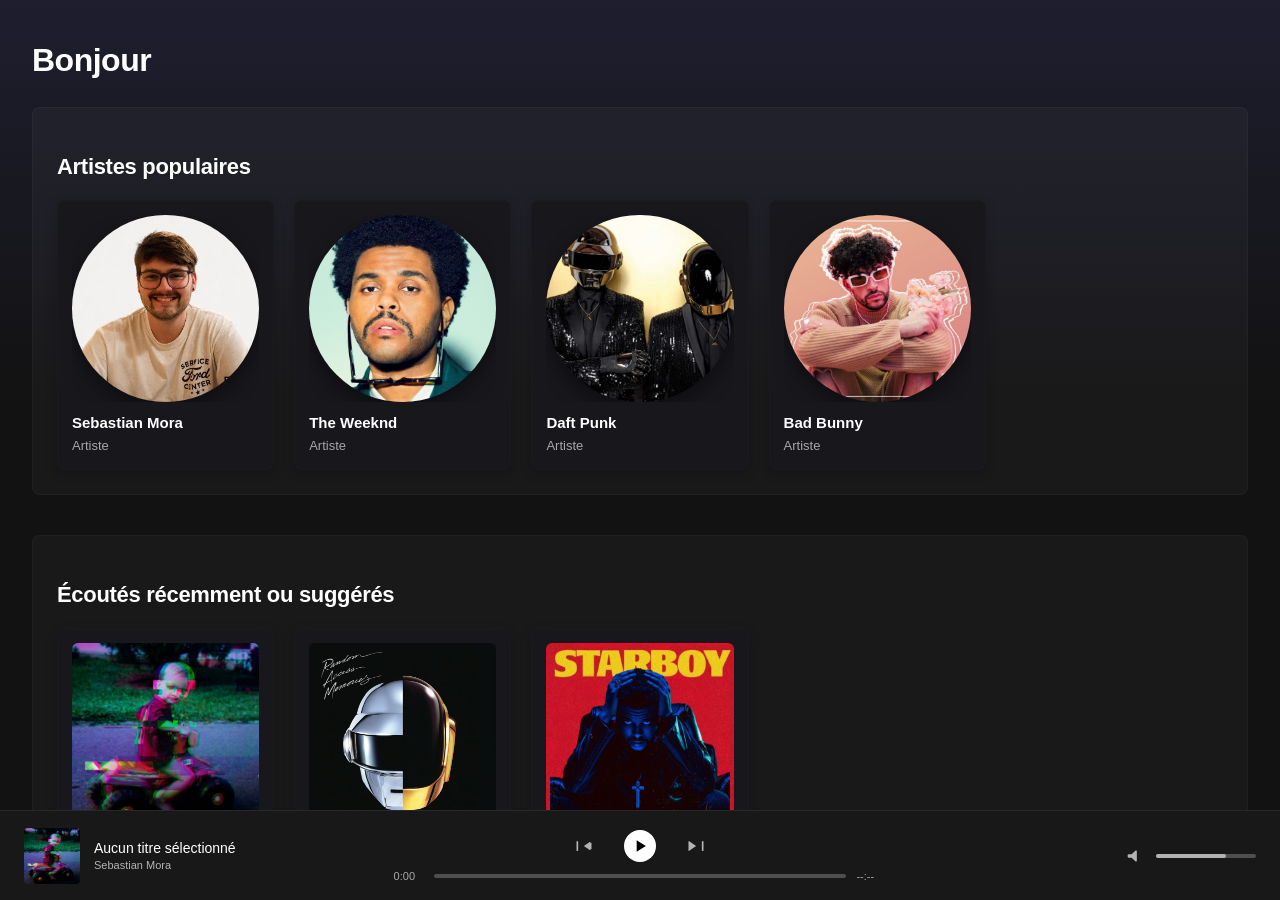
==== index.html @ c54a8d24 "Add files via upload" ====
<!DOCTYPE html>
<html lang="fr">
<head>
    <meta charset="utf-8">
    <title>Spotify - Portfolio Edition</title>
    <meta name="viewport" content="width=device-width, initial-scale=1.0, maximum-scale=1.0, user-scalable=no, shrink-to-fit=no">
    <link rel="icon" sizes="32x32" type="image/png" href="Images/Yodebebe.png">
    <link rel="stylesheet" href="StyleAlbum.css">
</head>
<body>

    <div id="home-view" class="view-section home-gradient-bg">
        <div class="home-content">
            
            <h2 class="home-main-title">Bonjour</h2>

            <div class="home-shelf">
                <h3 class="shelf-title">Artistes populaires</h3>
                <div class="grid-container">
                    
                    <div class="spotify-card artist-circle-card" onclick="navigateToAlbum()">
                        <div class="card-image-wrap">
                            <img src="Images/PhotoArtist.jpeg" alt="Sebastian Mora" class="card-img circle-img">
                        </div>
                        <div class="card-metadata">
                            <span class="card-title-text">Sebastian Mora</span>
                            <span class="card-sub-text">Artiste</span>
                        </div>
                    </div>

                    <div class="spotify-card artist-circle-card">
                        <div class="card-image-wrap">
                            <img src="Images/The-WeekndArtist.png" alt="The weekend Album cover" class="card-img circle-img">
                        </div>
                        <div class="card-metadata">
                            <span class="card-title-text">The Weeknd</span>
                            <span class="card-sub-text">Artiste</span>
                        </div>
                    </div>

                    <div class="spotify-card artist-circle-card">
                        <div class="card-image-wrap">
                            <img src="Images/DaftPunkArtist.png" alt="The weekend Album cover" class="card-img circle-img">
                        </div>
                        <div class="card-metadata">
                            <span class="card-title-text">Daft Punk</span>
                            <span class="card-sub-text">Artiste</span>
                        </div>
                    </div>

                    <div class="spotify-card artist-circle-card">
                        <div class="card-image-wrap">
                            <img src="Images/BadBunnyArtist.png" alt="The weekend Album cover" class="card-img circle-img">
                        </div>
                        <div class="card-metadata">
                            <span class="card-title-text">Bad Bunny</span>
                            <span class="card-sub-text">Artiste</span>
                        </div>
                    </div>

                </div>
            </div>

            <div class="home-shelf">
                <h3 class="shelf-title">Écoutés récemment ou suggérés</h3>
                <div class="grid-container">
                    
                    <div class="spotify-card album-square-card" onclick="navigateToAlbum()">
                        <div class="card-image-wrap">
                            <img src="Images/Yodebebe.png" alt="Portfolio" class="card-img">
                            <button class="card-play-hover">
                                <svg viewBox="0 0 24 24" width="24" height="24" fill="black"><path d="M8 5v14l11-7z"/></svg>
                            </button>
                        </div>
                        <div class="card-metadata">
                            <span class="card-title-text">PORTFOLIO</span>
                            <span class="card-sub-text">Sebastian Mora</span>
                        </div>
                    </div>

                    <div class="spotify-card album-square-card">
                        <div class="card-image-wrap">
                            <img src="Images/RandomAccessMemories.png" alt="Random Access Memories Album Cover" class="card-img">
                        </div>
                        <div class="card-metadata">
                            <span class="card-title-text">Random Access Memories</span>
                            <span class="card-sub-text">Daft Punk</span>
                        </div>
                    </div>

                    <div class="spotify-card album-square-card">
                        <div class="card-image-wrap">
                            <img src="Images/Starboy.png" alt="Portfolio" class="card-img"> 
                        </div>
                        <div class="card-metadata">
                            <span class="card-title-text">Starboy</span>
                            <span class="card-sub-text">The Weeknd</span>
                        </div>
                    </div>

                </div>
            </div>

        </div>
    </div>

    <div id="album-view" class="view-section" style="display: none;">
        <div class="left-content">
            
            <div class="top-nav-bar">
                <button class="back-home-btn" onclick="navigateToHome()">
                    <svg viewBox="0 0 24 24" width="22" height="22" fill="currentColor"><path d="M15.41 16.59L10.83 12l4.58-4.59L14 6l-6 6 6 6 1.41-1.41z"/></svg>
                    Accueil
                </button>
            </div>

            <div class="banner">
                <img src="Images/Yodebebe.png" alt="Couverture Album" class="album-Image">
                <div class="text-content">
                    <span class="type">Album</span>
                    <h1 class="title">PORTFOLIO</h1>
                    <div class="footer-info">
                        <img src="Images/PhotoArtist.jpeg" alt="Artiste" class="artist-thumb">
                        <span class="artist-name" onclick="navigateToHome()" style="cursor:pointer; text-decoration:underline;">Sebastian Mora</span>
                        <span class="details"> • 2026 • 6 Tracks • 21 min 15 s</span>
                    </div>
                </div>
            </div>

            <div class="action-bar">
                <div class="left-actions">
                    <button class="play-btn" id="main-play-btn" onclick="togglePlayPauseMaster()" style="position: relative; z-index: 15;">
                        <svg id="master-play-icon" viewBox="0 0 24 24" width="28" height="28" fill="black">
                            <path d="M8 5v14l11-7z"/>
                        </svg>
                    </button>
                    <button class="icon-btn circle-btn">
                        <svg viewBox="0 0 24 24" width="20" height="20" fill="currentColor"><path d="M11.25 12.75V19h1.5v-6.25H19v-1.5h-6.25V5h-1.5v6.25H5v1.5h6.25z"/></svg>
                    </button>
                    <button class="icon-btn dots-btn">
                        <svg viewBox="0 0 24 24" width="24" height="24" fill="currentColor"><path d="M4.5 13.5a1.5 1.5 0 100-3 1.5 1.5 0 000 3zm7.5 0a1.5 1.5 0 100-3 1.5 1.5 0 000 3zm7.5 0a1.5 1.5 0 100-3 1.5 1.5 0 000 3z"/></svg>
                    </button>
                </div>
                <div class="right-actions">
                    <span class="list-text">Liste</span>
                    <svg viewBox="0 0 24 24" width="16" height="16" fill="currentColor"><path d="M3 22a1 1 0 110-2h18a1 1 0 110 2H3zm0-9a1 1 0 110-2h18a1 1 0 110 2H3zm0-9a1 1 0 110-2h18a1 1 0 110 2H3z"/></svg>
                </div>
            </div>

            <div class="tracklist-header">
                <div class="col-num">#</div>
                <div class="col-title">Titre</div>
                <div class="col-duration">
                    <svg viewBox="0 0 16 16" width="16" height="16" fill="currentColor"><path d="M8 1.5a6.5 6.5 0 100 13 6.5 6.5 0 000-13zM0 8a8 8 0 1116 0A8 8 0 010 8zm8.5-4.75a.75.75 0 00-1.5 0V8.5a.75.75 0 00.34.62l3.25 2a.75.75 0 10.82-1.24l-2.91-1.79V3.25z"/></svg>
                </div>
            </div>

            <div class="portfolio-list">
                
                <div id="track-1" class="track-row" onclick="selectTrack(1, 'PARCOURS', 'Mon expérience, formations, qui suis-je?', '<strong>Présentation</strong><br>Je m\'appelle Sebastian Mora, j\'ai 23 ans et je suis actuellement étudiant en BTS SIO option SLAM au sein de l\'école Nexa Digital School.<br><br><strong>Mon Parcours & Réorientation</strong><br>Après un Baccalauréat SES (option Mathématiques), j\'ai validé deux années d\'études en psychologie. Ce premier cursus universitaire m\'a permis de développer une grande rigueur, un esprit d\'analyse affûté, ainsi qu\'une forte sensibilité à la compréhension des besoins utilisateurs (UX) — des qualités qui s\'avèrent aujourd\'hui être de véritables atouts dans l\'informatique.<br><br>Souhaitant m\'orienter vers un domaine plus technique et concret, j\'ai choisi de me réorienter avec passion vers le développement d\'applications.<br><br><strong>Mon Projet Professionnel</strong><br>Ce qui m\'anime particulièrement dans le développement de solutions logicielles, c\'est la résolution de problèmes complexes et le fait de concevoir des outils concrets et functionalités. C\'est un domaine stimulant dans lequel je me projette pleinement.', '')">
                    <div class="col-num">
                        <span class="num-text">1</span>
                        <svg class="play-icon-row" viewBox="0 0 24 24" width="14" height="14" fill="currentColor"><path d="M7.05 3.606l13.49 7.788a.7.7 0 010 1.212L7.05 20.394A.7.7 0 016 19.788V4.212a.7.7 0 011.05-.606z"/></svg>
                    </div>
                    <div class="col-title">
                        <div class="main-text">PARCOURS</div>
                        <div class="sub-text">Mon expérience, formations, qui suis-je?</div>
                    </div>
                    <div class="col-duration">3:57</div>
                </div>

                <div id="track-2" class="track-row" onclick="selectTrack(2, 'ENTREPRISE', 'Alternant chez Everial', 'entreprise', 'Images/entreprise.png')">
                    <div class="col-num">
                        <span class="num-text">2</span>
                        <svg class="play-icon-row" viewBox="0 0 24 24" width="14" height="14" fill="currentColor"><path d="M7.05 3.606l13.49 7.788a.7.7 0 010 1.212L7.05 20.394A.7.7 0 016 19.788V4.212a.7.7 0 011.05-.606z"/></svg>
                    </div>
                    <div class="col-title">
                        <div class="main-text">ENTREPRISE</div>
                        <div class="sub-text">Alternant chez Everial</div>
                    </div>
                    <div class="col-duration">3:44</div>
                </div>

                <div id="track-3" class="track-row" onclick="selectTrack(3, 'COMPÉTENCES', 'Tech stack, langages et outils maîtrisés', '<strong>Développement Web :</strong> HTML, CSS.<br><strong>Programmation :</strong> C#, C++.<br><strong>Bases de données :</strong> MySQL.<br><strong>Outils & Méthodes :</strong> Git, VS Code, Linux, N8N.', 'Images/ImageCompetences.png')">
                    <div class="col-num">
                        <span class="num-text">3</span>
                        <svg class="play-icon-row" viewBox="0 0 24 24" width="14" height="14" fill="currentColor"><path d="M7.05 3.606l13.49 7.788a.7.7 0 010 1.212L7.05 20.394A.7.7 0 016 19.788V4.212a.7.7 0 011.05-.606z"/></svg>
                    </div>
                    <div class="col-title">
                        <div class="main-text">COMPÉTENCES</div>
                        <div class="sub-text">Tech stack, langages et outils maîtrisés</div>
                    </div>
                    <div class="col-duration">3:36</div>
                </div>

                <div id="track-4" class="track-row" onclick="selectTrack(4, 'PROJETS', 'Projets d\'école (Kuzco, Kahoot, Tier List) et Everial', getProjetsDescription(), 'Images/ImageProjets.png')">
                    <div class="col-num">
                        <span class="num-text">4</span>
                        <svg class="play-icon-row" viewBox="0 0 24 24" width="14" height="14" fill="currentColor"><path d="M7.05 3.606l13.49 7.788a.7.7 0 010 1.212L7.05 20.394A.7.7 0 016 19.788V4.212a.7.7 0 011.05-.606z"/></svg>
                    </div>
                    <div class="col-title">
                        <div class="main-text"><span class="explicit-badge">E</span> PROJETS</div>
                        <div class="sub-text">Projets d'école (Kuzco, Kahoot, Tier List) et Everial</div>
                    </div>
                    <div class="col-duration">3:33</div>
                </div>

                <div id="track-5" class="track-row" onclick="selectTrack(5, 'VEILLE TECHNO', 'Sujets d\'actualité, articles et innovations', 'veille', 'Images/blockchain.png')">
                    <div class="col-num">
                        <span class="num-text">5</span>
                        <svg class="play-icon-row" viewBox="0 0 24 24" width="14" height="14" fill="currentColor"><path d="M7.05 3.606l13.49 7.788a.7.7 0 010 1.212L7.05 20.394A.7.7 0 016 19.788V4.212a.7.7 0 011.05-.606z"/></svg>
                    </div>
                    <div class="col-title">
                        <div class="main-text">VEILLE TECHNO</div>
                        <div class="sub-text">Sujets d'actualité, articles et innovations</div>
                    </div>
                    <div class="col-duration">3:20</div>
                </div>

                <div id="track-6" class="track-row" onclick="selectTrack(6, 'TABLEAU DE SYNTHÈSE', 'Document officiel E5 - Réalisations professionnelles', '<strong>Aperçu du document</strong><br><br><img src=\'Images/tableau-e5.png\' alt=\'Aperçu Tableau de Synthèse\' style=\'width:100%; border-radius:4px; margin-bottom:15px; border:1px solid #333;\'><a href=\'Images/MORA Sebastian - E5---------.pdf\' target=\'_blank\' style=\'display: inline-flex; align-items: center; background-color: #1ed760; color: black; font-weight: bold; text-decoration: none; padding: 12px 24px; border-radius: 50px; font-size: 14px; margin-top: 10px; transition: transform 0.2s;\' onmouseover=\'this.style.transform=\'scale(1.04)\'\' onmouseout=\'this.style.transform=\'scale(1)\'\'><svg width=\'16\' height=\'16\' viewBox=\'0 0 24 24\' fill=\'black\' style=\'margin-right:8px;\'><path d=\'M19 12v7H5v-7H3v7c0 1.1.9 2 2 2h14c1.1 0 2-.9 2-2v-7h-2zm-6 .67l2.59-2.58L17 11.5l-5 5-5-5 1.41-1.41L11 12.67V3h2v9.67z\'/></svg>OUVRIR LE DOCUMENT COMPLET (PDF)</a>', 'NONE')">
                    <div class="col-num">
                        <span class="num-text">6</span>
                        <svg class="play-icon-row" viewBox="0 0 24 24" width="14" height="14" fill="currentColor"><path d="M7.05 3.606l13.49 7.788a.7.7 0 010 1.212L7.05 20.394A.7.7 0 016 19.788V4.212a.7.7 0 011.05-.606z"/></svg>
                    </div>
                    <div class="col-title">
                        <div class="main-text">TABLEAU DE SYNTHÈSE</div>
                        <div class="sub-text">Document officiel E5 - Réalisations professionnelles</div>
                    </div>
                    <div class="col-duration">3:05</div>
                </div>
                <div id="track-7" class="track-row" onclick="selectTrack(7, 'CV', 'Mon Curriculum Vitae', getCvDescription(), 'Images/ImageC.png')">
                    <div class="col-num">
                        <span class="num-text">7</span>
                        <svg class="play-icon-row" viewBox="0 0 24 24" width="14" height="14" fill="currentColor"><path d="M7.05 3.606l13.49 7.788a.7.7 0 010 1.212L7.05 20.394A.7.7 0 016 19.788V4.212a.7.7 0 011.05-.606z"/></svg>
                    </div>
                    <div class="col-title">
                        <div class="main-text">CV</div>
                        <div class="sub-text">Mon Curriculum Vitae</div>
                    </div>
                    <div class="col-duration">1:45</div>
                </div>

            </div>
        </div>
    </div>

    <div class="sidebar-panel" id="sidebarPanel">
        <div class="sidebar-header">
            <span id="sidebarSubTitle" class="sidebar-sub-title">Détails</span>
            <button class="close-btn" onclick="closeSidebar()">×</button>
        </div>
        <div class="sidebar-card">
            <h2 id="sidebarTitle" class="sidebar-main-title">Section</h2>
        </div>
        <div class="sidebar-body">
            <h3>À propos</h3>
            <p id="sidebarDescription">Sélectionnez une section pour afficher les détails ici.</p>
        </div>
    </div>

    <div class="spotify-player-bar">
        <div class="player-track-info" onclick="restoreAlbumView()" style="cursor: pointer;">
            <img src="Images/Yodebebe.png" alt="Miniature" class="player-mini-cover">
            <div class="player-text">
                <div id="player-current-title" class="player-title">Aucun titre sélectionné</div>
                <div id="player-current-sub" class="player-artist">Sebastian Mora</div>
            </div>
        </div>

        <div class="player-controls">
            <div class="control-buttons">
                <button class="player-icon-btn" onclick="changeTrack(-1)">
                    <svg viewBox="0 0 24 24" width="20" height="20" fill="currentColor"><path d="M11.83 12l7.83 5.48a1 1 0 011.34-1.48V8a1 1 0 01-1.34-1.48zM3 7a1 1 0 012 0v10a1 1 0 01-2 0z"/></svg>
                </button>
                <button class="player-play-btn" onclick="togglePlayPause()">
                    <svg id="player-play-icon" viewBox="0 0 24 24" width="20" height="20" fill="black">
                        <path d="M8 5v14l11-7z"/>
                    </svg>
                </button>
                <button class="player-icon-btn" onclick="changeTrack(1)">
                    <svg viewBox="0 0 24 24" width="20" height="20" fill="currentColor"><path d="M12.17 12L4.34 6.52A1 1 0 003 8v8a1 1 0 001.34 1.48zM19 7a1 1 0 012 0v10a1 1 0 01-2 0z"/></svg>
                </button>
            </div>
            <div class="playback-bar">
                <span id="progress-time-current" class="time-text">0:00</span>
                <div class="progress-bar-container">
                    <div id="player-progress" class="progress-bar-fill"></div>
                </div>
                <span id="progress-time-total" class="time-text">--:--</span>
            </div>
        </div>

        <div class="player-volume-zone">
            <svg viewBox="0 0 24 24" width="20" height="20" fill="#b3b3b3"><path d="M11.25 5.586L6.664 10H3a1 1 0 00-1 1v2a1 1 0 001 1h3.664l4.586 4.414A1 1 0 0013 17.707V6.293a1 1 0 00-1.75-.707z"/></svg>
            <div class="volume-bar-container">
                <div class="volume-bar-fill"></div>
            </div>
        </div>
    </div>

    <script>
        let currentTrackId = null;
        let isPlaying = false;
        let progressInterval = null;
        let currentProgressPercent = 0;

        const trackDurations = { 1: "3:57", 2: "3:44", 3: "3:36", 4: "3:33", 5: "3:20", 6: "3:05" };

        function navigateToAlbum() {
            document.getElementById('home-view').style.display = 'none';
            document.getElementById('album-view').style.display = 'block';
            window.scrollTo(0, 0);
        }

        function navigateToHome() {
            closeSidebar();
            document.getElementById('album-view').style.display = 'none';
            document.getElementById('home-view').style.display = 'block';
            window.scrollTo(0, 0);
        }

        function restoreAlbumView() {
            if (currentTrackId) {
                navigateToAlbum();
            }
        }

        function selectTrack(id, title, sub, description, bgImage) {
            if (description === 'entreprise') {
                description = getEntrepriseDescription();
            } else if (description === 'veille') {
                description = getVeilleDescription();
            } else if (description === 'cv') {
                description = getCvDescription();
            } else if (description === 'tableau') {
                description = getTableauDescription();
            }

            currentTrackId = id;
            isPlaying = true;
            
            openSidebar(title, sub, description, bgImage);
            
            document.getElementById('player-current-title').innerText = title;
            document.getElementById('player-current-sub').innerText = "Sebastian Mora • Portfolio";
            document.getElementById('progress-time-total').innerText = trackDurations[id];
            
            resetProgressBar();
            updatePlayButtons(true);
        }

        function openSidebar(title, sub, description, bgImage) {
            document.getElementById('sidebarTitle').innerText = title;
            document.getElementById('sidebarSubTitle').innerText = sub;
            document.getElementById('sidebarDescription').innerHTML = description;
            
            const sidebarCard = document.querySelector('.sidebar-card');
            
            // Si le paramètre vaut 'NONE', on applique le dégradé neutre par défaut sans image
            if (bgImage === 'NONE') {
                sidebarCard.style.backgroundImage = 'linear-gradient(to bottom, #282828 0%, #1c1c1c 100%)';
            } else if (bgImage && bgImage !== '') {
                sidebarCard.style.backgroundImage = `linear-gradient(to bottom, rgba(0,0,0,0.1) 0%, #1c1c1c 100%), url('${bgImage}')`;
            } else {
                sidebarCard.style.backgroundImage = 'linear-gradient(to bottom, #434343 0%, #1c1c1c 100%)';
            }
            document.getElementById('sidebarPanel').classList.add('active');
        }

        function closeSidebar() {
            document.getElementById('sidebarPanel').classList.remove('active');
        }

        function togglePlayPause() {
            if (!currentTrackId) {
                navigateToAlbum();
                document.getElementById('track-1').click();
                return;
            }
            isPlaying = !isPlaying;
            updatePlayButtons(isPlaying);
            
            if (isPlaying) { startProgressBar(); } else { clearInterval(progressInterval); }
        }

        function togglePlayPauseMaster() {
            if (currentTrackId) { 
                togglePlayPause(); 
            } else { 
                document.getElementById('track-1').click(); 
            }
        }

        function updatePlayButtons(playing) {
            const playerIcon = document.getElementById('player-play-icon');
            const masterIcon = document.getElementById('master-play-icon');
            const pauseSVG = `<path d="M6 19h4V5H6v14zm8-14v14h4V5h-4z"/>`;
            const playSVG = `<path d="M8 5v14l11-7z"/>`;
            
            if (playing) {
                playerIcon.innerHTML = pauseSVG;
                masterIcon.innerHTML = pauseSVG;
            } else {
                playerIcon.innerHTML = playSVG;
                masterIcon.innerHTML = playSVG;
            }
        }

        function changeTrack(direction) {
            if (!currentTrackId) return;
            let nextId = currentTrackId + direction;
            
            // ON CHANGE LE 6 PAR UN 7 POUR AUTORISER LE CV
            if (nextId >= 1 && nextId <= 7) {
                // On simule le clic sur la ligne du tableau
                const trackElement = document.getElementById(`track-${nextId}`);
                if (trackElement) {
                    trackElement.click();
                }
            }
        }

        function resetProgressBar() {
            clearInterval(progressInterval);
            currentProgressPercent = 0;
            document.getElementById('player-progress').style.width = '0%';
            document.getElementById('progress-time-current').innerText = '0:00';
            startProgressBar();
        }

        function startProgressBar() {
            clearInterval(progressInterval);
            progressInterval = setInterval(() => {
                if (currentProgressPercent < 100) {
                    currentProgressPercent += 0.5;
                    document.getElementById('player-progress').style.width = currentProgressPercent + '%';
                    
                    let totalStr = trackDurations[currentTrackId].split(':');
                    let totalSeconds = parseInt(totalStr[0]) * 60 + parseInt(totalStr[1]);
                    let currentSeconds = Math.floor((currentProgressPercent / 100) * totalSeconds);
                    let mins = Math.floor(currentSeconds / 60);
                    let secs = currentSeconds % 60;
                    document.getElementById('progress-time-current').innerText = `${mins}:${secs < 10 ? '0' : ''}${secs}`;
                } else {
                    clearInterval(progressInterval);
                    changeTrack(1);
                }
            }, 500);
        }
        function toggleProjectGallery(event, element) {
            // Empêche le clic de fermer ou perturber la sidebar parente de Spotify
            event.stopPropagation();
    
            // Alterne la classe 'open' sur le rectangle cliqué
            element.classList.toggle('open');
        }
        function getProjetsDescription() {
            return '<strong>Projets réalisés à l\'École (BTS SIO SLAM)</strong><br>' +
           'Découvrez mes réalisations interactives développées au cours de ma formation :<br><br>' +
           '<div class="projects-container">' +
               // Bloc Kuzco
               '<div class="project-block" onclick="toggleProjectGallery(event, this)">' +
                   '<div class="project-header-click"><span class="project-block-title"> KUZCO (Système de filtre lama)</span>' +
                   '<svg class="project-arrow" viewBox="0 0 24 24"><path d="M7.41 8.59L12 13.17l4.59-4.58L18 10l-6 6-6-6 1.41-1.41z"/></svg></div>' +
                   '<div class="project-gallery-flexbox">' +
                       '<div style="width:100%; color:#b3b3b3; font-size:13px; margin-bottom:10px; line-height:1.5;">' +
                           '<strong>Description :</strong> Projet de développement web basé sur les technologies HTML5, CSS3 et JavaScript. L\'objectif principal était de concevoir une application capable de répliquer de manière dynamique un filtre visuel interactif (type Snapchat) appliquant des éléments de lama sur un flux d\'image.<br>' +
                           '<strong>Compétences clés :</strong> Intégration de maquettes, gestion du positionnement absolu/relatif pour superposer les éléments graphiques et manipulation dynamique du DOM en JavaScript.' +
                       '</div>' +
                       '<div class="project-photo-item"><img src="Images/kuzco1.png" alt="Kuzco 1"></div>' +
                       '<div class="project-photo-item"><img src="Images/kuzco2.png" alt="Kuzco 2"></div>' +
                       '<div class="project-photo-item"><img src="Images/kuzco3.png" alt="Kuzco 3"></div>' +
                   '</div>' +
               '</div>' +
               // Bloc Kahoot
               '<div class="project-block" onclick="toggleProjectGallery(event, this)">' +
                   '<div class="project-header-click"><span class="project-block-title">KAHOOT (Application dynamique de Quiz)</span>' +
                   '<svg class="project-arrow" viewBox="0 0 24 24"><path d="M7.41 8.59L12 13.17l4.59-4.58L18 10l-6 6-6-6 1.41-1.41z"/></svg></div>' +
                   '<div class="project-gallery-flexbox">' +
                       '<div style="width:100%; color:#b3b3b3; font-size:13px; margin-bottom:10px; line-height:1.5;">' +
                           '<strong>Description :</strong> Projet d\'initiation au développement d\'interfaces graphiques événementielles. L\'objectif était de concevoir une réplique du célèbre jeu de quiz interactif Kahoot afin de prendre en main les composants graphiques fondamentaux (zones de saisie / Textbox, étiquettes / Labels, boutons d\'action) et de structurer le code logique sous-jacent.<br>' +
                           '<strong>Compétences clés :</strong> Conception d\'interfaces utilisateurs (UI), gestion des événements utilisateur (clics, saisies), manipulation de variables pour le calcul des scores et mise en œuvre d\'une logique algorithmique.' +
                       '</div>' +
                       '<div class="project-photo-item"><img src="Images/kahoot1.png" alt="Kahoot 1"></div>' +
                       '<div class="project-photo-item"><img src="Images/kahoot2.png" alt="Kahoot 2"></div>' +
                       '<div class="project-photo-item"><img src="Images/kahoot3.png" alt="Kahoot 3"></div>' +
                   '</div>' +
               '</div>' +
               // Bloc Tier List (Modifié avec le descriptif intégré dans la flexbox)
               '<div class="project-block" onclick="toggleProjectGallery(event, this)">' +
                   '<div class="project-header-click"><span class="project-block-title"> TIER LIST (Générateur personnalisé)</span>' +
                   '<svg class="project-arrow" viewBox="0 0 24 24"><path d="M7.41 8.59L12 13.17l4.59-4.58L18 10l-6 6-6-6 1.41-1.41z"/></svg></div>' +
                   '<div class="project-gallery-flexbox">' +
                       '<div style="width:100%; color:#b3b3b3; font-size:13px; margin-bottom:10px; line-height:1.5;">' +
                           '<strong>Description :</strong> Développement d\'une application web interactive permettant aux utilisateurs de classer et d\'ordonner différents éléments (images, icônes) au sein de rangs hiérarchisés entièrement personnalisables.<br>' +
                           '<strong>Compétences clés :</strong>Drag and Drop (glisser-déposer), gestion dynamique des listes d\'éléments et structuration CSS adaptative (Flexbox/Grid) pour un rendu fluide.' +
                       '</div>' +
                       '<div class="project-photo-item"><img src="Images/tierlist1.png" alt="Tier List 1"></div>' +
                       '<div class="project-photo-item"><img src="Images/tierlist2.png" alt="Tier List 2"></div>' +
                   '</div>' +
               '</div>' +
               // Bloc Everial
               '<div class="project-block" onclick="toggleProjectGallery(event, this)">' +
                   '<div class="project-header-click"><span class="project-block-title"> EVERIAL (Migration & Écrans Xbound)</span>' +
                   '<svg class="project-arrow" viewBox="0 0 24 24"><path d="M7.41 8.59L12 13.17l4.59-4.58L18 10l-6 6-6-6 1.41-1.41z"/></svg></div>' +
                   '<div class="project-gallery-flexbox">' +
                       '<div class="project-photo-item"><img src="Images/everial1.png" alt="Everial 1"></div>' +
                       '<div class="project-photo-item"><img src="Images/everial2.png" alt="Everial 2"></div>' +
                   '</div>' +
               '</div>' +
           '</div>';
        }
        function getCvDescription() {
            return '<strong>Aperçu du document</strong><br><br>' +
                // On retire la div "pdf-preview-box" pour ne plus être bridé par le CSS
                '<img src="Images/ImageCV.png" alt="Aperçu CV" style="width:100%; border-radius:6px; margin-bottom:15px; border:1px solid rgba(255, 255, 255, 0.1); box-shadow: 0 4px 15px rgba(0,0,0,0.3);">' +
                '<a href="Images/MORA Sebastian - E5---------.pdf" target="_blank" style="display: inline-flex; align-items: center; background-color: #1ed760; color: black; font-weight: bold; text-decoration: none; padding: 12px 24px; border-radius: 50px; font-size: 14px; margin-top: 10px; transition: transform 0.2s;" onmouseover="this.style.transform=\'scale(1.04)\'" onmouseout="this.style.transform=\'scale(1)\'">' +
                    '<svg width="16" height="16" viewBox="0 0 24 24" fill="black" style="margin-right:8px;">' +
                        '<path d="M19 12v7H5v-7H3v7c0 1.1.9 2 2 2h14c1.1 0 2-.9 2-2v-7h-2zm-6 .67l2.59-2.58L17 11.5l-5 5-5-5 1.41-1.41L11 12.67V3h2v9.67z"/>' +
                    '</svg>OUVRIR LE DOCUMENT COMPLET (PDF)' +
                '</a>';
        }
        function getVeilleDescription() {
            return '<strong>Sujet N°1 : Agents IA, Coûts et Sécurité</strong><br><br>' +
                '« L\'avènement des agents IA autonomes est une formidable opportunité pour booster notre productivité, mais l\'enthousiasme ne doit pas masquer les réalités techniques. En tant que développeur, je suis convaincu que l\'intégration de ces technologies ne peut plus se faire à l\'aveugle. Entre les risques d\'explosion des coûts liés à la surconsommation de tokens et les failles de sécurité majeures comme la prompt injection, le rôle du développeur moderne évolue. Nous ne devons plus simplement "implémenter" l\'IA, mais concevoir des architectures robustes basées sur l\'audit et l\'observabilité continue des flux LLM. »<br><br>' +
                '<a href="https://www.journaldunet.com/solutions/dsi/1532884-agents-ia-auditer-couts-tokens-et-prompt-injection/" target="_blank" style="display: inline-flex; align-items: center; background-color: #1ed760; color: black; font-weight: bold; text-decoration: none; padding: 12px 24px; border-radius: 50px; font-size: 14px; margin-top: 5px; margin-bottom: 25px; transition: transform 0.2s;" onmouseover="this.style.transform=\'scale(1.04)\'" onmouseout="this.style.transform=\'scale(1)\'">' +
                    '<svg width="16" height="16" viewBox="0 0 24 24" fill="black" style="margin-right:8px;">' +
                        '<path d="M19 19H5V5h7V3H5c-1.11 0-2 .9-2 2v14c0 1.1.89 2 2 2h14c1.1 0 2-.9 2-2v-7h-2v7zM14 3v2h3.59l-9.83 9.83 1.41 1.41L19 6.41V10h2V3h-7z"/>' +
                    '</svg>LIRE L\'ARTICLE COMPLÉMENTAIRE' +
                '</a>' +
                
                // LIGNE DE SEPARATION SECTIONS
                '<hr style="border: 0; border-top: 1px solid rgba(255,255,255,0.1); margin: 20px 0;">' +
                
                // ARTICLE 2 (VISION PAR ORDINATEUR)
                '<strong>Sujet N°2 : Computer Vision &amp; Sécurité Industrielle</strong><br><br>' +
                '« L\'application de la vision par ordinateur (Computer Vision) à la sécurité industrielle démontre le véritable impact positif que peut avoir l\'intelligence artificielle dans notre quotidien : sauver des vies et réduire les accidents de 10 %. En tant que développeur, je trouve ce cas d\'usage fascinant car il déplace le rôle de la technologie d\'un traitement passif (historiser une vidéo) vers un traitement proactif et prédictif en temps réel.<br><br>' +
                'Cependant, la réussite d\'un tel projet ne dépend pas uniquement de la précision des modèles d\'IA, mais de l\'éthique de sa conception. L\'implémentation de fonctionnalités de protection de la vie privée — comme l\'anonymisation et le floutage des visages directement at the edge (à la source) — est selon moi indispensable. »<br><br>' +
                '<a href="https://www.lemagit.fr/conseil/L-IA-au-service-de-la-securite-au-travail-pourquoi-et-comment" target="_blank" style="display: inline-flex; align-items: center; background-color: #1ed760; color: black; font-weight: bold; text-decoration: none; padding: 12px 24px; border-radius: 50px; font-size: 14px; margin-top: 5px; margin-bottom: 25px; transition: transform 0.2s;" onmouseover="this.style.transform=\'scale(1.04)\'" onmouseout="this.style.transform=\'scale(1)\'">' +
                    '<svg width="16" height="16" viewBox="0 0 24 24" fill="black" style="margin-right:8px;">' +
                        '<path d="M19 19H5V5h7V3H5c-1.11 0-2 .9-2 2v14c0 1.1.89 2 2 2h14c1.1 0 2-.9 2-2v-7h-2v7zM14 3v2h3.59l-9.83 9.83 1.41 1.41L19 6.41V10h2V3h-7z"/>' +
                    '</svg>LIRE L\'ARTICLE COMPLÉMENTAIRE' +
                '</a>' +

                // LIGNE DE SEPARATION SECTIONS
                '<hr style="border: 0; border-top: 1px solid rgba(255,255,255,0.1); margin: 20px 0;">' +

                // ARTICLE 3 (PIRATAGE CAPIFRANCE & CYBERSECURITE)
                '<strong>Sujet N°3 : Fuite de données Capifrance &amp; Architecture Zero Trust</strong><br><br>' +
                '« Le piratage de Capifrance rappelle une réalité brutale en développement : la sécurité d\'une plateforme est aussi forte que son maillon le plus faible. Ici, l\'attaquant n\'a pas exploité une faille de code complexe, mais a simplement usurpé un compte légitime.<br><br>' +
                'En tant que développeur, cela renforce ma conviction que la protection des données ne s\'arrête pas au chiffrement des bases de données. Nous devons impérativement intégrer des architectures "Zero Trust", généraliser l\'authentification multifacteur (MFA) et mettre en place des systèmes de détection d\'anomalies comportementales (comme le téléchargement anormal de fichiers JSON volumineux). La récurrence de ces attaques dans le secteur immobilier prouve que la sécurité doit être pensée dès la première ligne de code (Security by Design) et non comme une option secondaire. »<br><br>' +
                '<a href="https://www.clubic.com/actualite-616375-le-reseau-de-conseillers-immobiliers-capifrance-victime-d-une-cyberattaque-pres-de-800-000-personnes-concernees.html" target="_blank" style="display: inline-flex; align-items: center; background-color: #1ed760; color: black; font-weight: bold; text-decoration: none; padding: 12px 24px; border-radius: 50px; font-size: 14px; margin-top: 5px; transition: transform 0.2s;" onmouseover="this.style.transform=\'scale(1.04)\'" onmouseout="this.style.transform=\'scale(1)\'">' +
                    '<svg width="16" height="16" viewBox="0 0 24 24" fill="black" style="margin-right:8px;">' +
                        '<path d="M19 19H5V5h7V3H5c-1.11 0-2 .9-2 2v14c0 1.1.89 2 2 2h14c1.1 0 2-.9 2-2v-7h-2v7zM14 3v2h3.59l-9.83 9.83 1.41 1.41L19 6.41V10h2V3h-7z"/>' +
                    '</svg>LIRE L\'ARTICLE COMPLÉMENTAIRE' +
                '</a>';
        }
        function getEntrepriseDescription() {
            return '<strong>Fiche d\'identité de l\'entreprise</strong><br><br>' +
                '• <strong>Nom :</strong> EVERIAL<br>' +
                '• <strong>Siège social :</strong> Rillieux-la-Pape (près de Lyon)<br>' +
                '• <strong>Chiffre d\'affaires :</strong> 51 Millions d\'euros<br>' +
                '• <strong>Taille :</strong> 600 collaborateurs<br>' +
                '• <strong>Présence :</strong> 12 sites en France et 4 filiales à l\'international (Canada, Suisse, Maurice, Monaco)<br><br>' +
                
                '<hr style="border: 0; border-top: 1px solid rgba(255,255,255,0.1); margin: 15px 0;">' +
                
                '<strong>Secteur d\'activité et Logiciels Propriétaires</strong><br><br>' +
                'EVERIAL est un acteur majeur de la gestion documentaire, de l\'archivage et de la dématérialisation. Éditeur de logiciels (EVERIAL Software), l\'entreprise conçoit ses propres solutions métiers "phygitales" :<br>' +
                '&nbsp;&nbsp;&nbsp;&nbsp;- <em>Wizidee</em> : Dédié à la capture intelligente de documents.<br>' +
                '&nbsp;&nbsp;&nbsp;&nbsp;- <em>Enoxa</em> : Solution pour la Gestion Électronique de Documents (GED).<br><br>' +
                
                '<hr style="border: 0; border-top: 1px solid rgba(255,255,255,0.1); margin: 15px 0;">' +
                
                '<strong>Mon contexte d\'alternance et fonctions exercées</strong><br><br>' +
                'Dans le cadre de mon parcours en BTS SIO option SLAM, j\'exerce les fonctions de Technicien d\'exploitation informatique au sein de la direction technique d\'Everial. Mon rôle est d\'assurer le bon fonctionnement et la continuité des chaînes de dématérialisation et de traitement de données (flux de documents physiques numérisés, e-mails, pièces justificatives).<br><br>' +
                
                '<strong>Mes Missions principales :</strong><br><br>' +
                '• <strong>Supervision et Exploitation :</strong> Surveillance quotidienne des flux et des traitements documentaires automatisés. Identification immédiate des anomalies ou des blocages dans la chaîne de dématérialisation (rejets de lecture automatique, erreurs d\'extraction de données via l\'IA, problèmes d\'interopérabilité).<br><br>' +
                '• <strong>Analyse d\'incidents (Debugging) :</strong> Diagnostic approfondi des pannes. Pour cela, je dispose des accès nécessaires pour analyser le code source des scripts d\'exploitation et des applications logicielles d\'Everial (comme les briques liées à la GED ou à la capture de documents).<br><br>' +
                '• <strong>Maintenance corrective et Évolution :</strong> Résolution des incidents par la modification et l\'optimisation du code existant. Je corrige les bugs logiciels ou j\'adapte les scripts pour fluidifier le traitement des données et éviter la récurrence des erreurs.<br><br>' +
                
                '<hr style="border: 0; border-top: 1px solid rgba(255,255,255,0.1); margin: 15px 0;">' +
                
                '<strong>Historique et Évolution de la structure</strong><br><br>' +
                'Historiquement centrée sur l\'archivage physique de documents d\'entreprises, Everial a opéré une transition majeure vers le digital.<br><br>' +
                '<strong>La Chaîne de Dématérialisation :</strong><br>' +
                'Aujourd\'hui, l\'entreprise s\'appuie sur une chaîne de dématérialisation complète et automatisée, couvrant tout le processus depuis la réception du document physique ou numérique jusqu\'à sa livraison finale au client au format digital.<br><br>' +
                '<strong>Technologies utilisées :</strong><br>' +
                'Pour optimiser ces flux, Everial intègre des outils de reconnaissance automatique (LAD/RAD/OCR) capables d\'extraire intelligemment les données textuelles, comme les champs d\'une facture (montants, dates, fournisseurs).<br><br>' +
                '<strong>Contrôle Qualité :</strong><br>' +
                'Afin de garantir une fiabilité maximale, une équipe dédiée à la saisie et à la vérification valide et corrige manuellement les champs insérés par les outils automatiques avant l\'envoi final.';
        }
    </script>
</body>
</html>
---- StyleAlbum.css ----
/* Base de la page */
html, body {
    background-color: #121212;
    margin: 0;
    padding: 0;
    font-family: 'Segoe UI', Roboto, sans-serif;
    height: 100vh;
    height: 100dvh; /* Hauteur dynamique pour mobile */
    width: 100vw;
    overflow: hidden;
}

.main-container {
    display: block;
    width: 100%;
    height: calc(100vh - 90px); 
    height: calc(100dvh - 90px);
}

/* Zone dynamique des pages - Le dégradé immersif global est appliqué ici */
.view-section {
    width: 100%;
    height: calc(100vh - 90px);
    height: calc(100dvh - 90px);
    overflow-y: auto;
    box-sizing: border-box;
    -webkit-overflow-scrolling: touch;
    background: linear-gradient(to bottom, #1e1e2f 0%, #121212 50%);
}

.left-content {
    width: 100%;
    height: 100%;
}

/* 0. Partie Page d'accueil (Ajustée pour occuper tout l'espace disponible) */
.home-content {
    padding: 32px;
    max-width: 1400px; /* Légèrement élargi pour un rendu plus aéré sur grand écran */
    margin: 0 auto;
    box-sizing: border-box;
}

.home-main-title {
    color: white;
    font-size: 32px;
    font-weight: 700;
    margin-top: 10px;
    margin-bottom: 28px;
    letter-spacing: -0.5px;
}

.home-shelf {
    margin-bottom: 40px;
    background: rgba(255, 255, 255, 0.03);
    padding: 24px;
    border-radius: 8px;
    border: 1px solid rgba(255, 255, 255, 0.03);
}

.shelf-title {
    color: white;
    font-size: 22px;
    font-weight: 700;
    margin-bottom: 20px;
    letter-spacing: -0.3px;
}

.grid-container {
    display: grid;
    grid-template-columns: repeat(auto-fill, minmax(180px, 1fr));
    gap: 20px;
}

/* Cartes Spotify au look moderne */
.spotify-card {
    background: #17171c;
    padding: 14px;
    border-radius: 8px;
    cursor: pointer;
    transition: background-color 0.3s ease, transform 0.3s ease, box-shadow 0.3s ease;
    position: relative;
    border: 1px solid rgba(255, 255, 255, 0.01);
    box-shadow: 0 4px 12px rgba(0, 0, 0, 0.2);
    min-width: 0; 
    width: 100%;
    box-sizing: border-box;
}

.spotify-card:hover {
    background: #22222e;
    transform: translateY(-4px);
    box-shadow: 0 8px 24px rgba(0, 0, 0, 0.4);
}

.card-image-wrap {
    width: 100%;
    aspect-ratio: 1 / 1; /* Crée un carré parfait peu importe la largeur */
    position: relative;
    overflow: hidden;
    margin-bottom: 12px;
}

.spotify-card .card-img {
    width: 100%;
    height: 100%;
    object-fit: cover; /* Recadre proprement l'image sans l'écraser */
    display: block;
}

.card-img {
    width: 100%;
    height: 100%;
    object-fit: cover;
    border-radius: 6px;
    box-shadow: 0 8px 20px rgba(0,0,0,0.4);
    transition: transform 0.3s ease;
}

/* Effet de zoom sur l'image au survol de la carte */
.spotify-card:hover .card-img {
    transform: scale(1.04);
}

.circle-img {
    border-radius: 50%;
}

/* Faux designs d'artistes/albums */
.fake-avatar {
    width: 100%;
    height: 100%;
    border-radius: 50%;
    transition: transform 0.3s ease;
}
.spotify-card:hover .fake-avatar {
    transform: scale(1.04);
}

.fake-cover {
    width: 100%;
    height: 100%;
    border-radius: 6px;
    transition: transform 0.3s ease;
}
.spotify-card:hover .fake-cover {
    transform: scale(1.04);
}

.pink-gradient { background: linear-gradient(135deg, #ec008c, #fc6767); }
.blue-gradient { background: linear-gradient(135deg, #00c6ff, #0072ff); }
.gold-gradient { background: linear-gradient(135deg, #f12711, #f5af19); }
.dark-gradient { background: linear-gradient(135deg, #2c3e50, #000000); }

.card-metadata {
    display: flex;
    flex-direction: column;
}

.card-title-text {
    color: white;
    font-size: 15px;
    font-weight: 700;
    overflow: hidden;
    text-overflow: ellipsis;
    white-space: nowrap;
}

.card-sub-text {
    color: #a7a7a7;
    font-size: 13px;
    margin-top: 6px;
    line-height: 1.4;
}

/* Bouton play vert au survol sur PC */
.card-play-hover {
    position: absolute;
    bottom: 12px;
    right: 12px;
    width: 48px;
    height: 48px;
    border-radius: 50%;
    background: #1ed760;
    border: none;
    display: flex;
    align-items: center;
    justify-content: center;
    opacity: 0;
    transform: translateY(8px);
    transition: all 0.3s cubic-bezier(0.3, 0, 0, 1);
    box-shadow: 0 8px 16px rgba(0,0,0,0.4);
    z-index: 2;
}

.spotify-card:hover .card-play-hover {
    opacity: 1;
    transform: translateY(0);
}

.card-play-hover:hover {
    transform: scale(1.06);
    background: #1fdf64;
}

/* Barre de navigation haute */
.top-nav-bar {
    padding: 16px 32px;
    background-color: transparent; /* Mis en transparent pour laisser voir le dégradé de fond */
}

.back-home-btn {
    background: rgba(255,255,255,0.08);
    border: none;
    color: white;
    padding: 8px 18px;
    border-radius: 20px;
    cursor: pointer;
    font-weight: 700;
    font-size: 14px;
    display: inline-flex;
    align-items: center;
    gap: 6px;
    transition: transform 0.2s ease, background-color 0.2s;
}
.back-home-btn:hover {
    transform: scale(1.04);
    background: rgba(255,255,255,0.15);
}

/* 1. Partie Bannière */
.banner {
    background: linear-gradient(transparent, rgba(0,0,0,0.6)), #b31942;
    height: 280px;
    display: flex;
    align-items: flex-end;
    padding: 20px 32px;
    color: white;
    box-sizing: border-box;
}

.album-Image {
    width: 180px;
    height: 180px;
    box-shadow: 0 8px 40px rgba(0,0,0,0.6);
    margin-right: 24px;
    object-fit: cover;
}

.text-content {
    display: flex;
    flex-direction: column;
}

.type {
    font-size: 13px;
    font-weight: bold;
    text-transform: uppercase;
}

.title {
    font-size: 72px;
    margin: 4px 0;
    font-weight: 900;
    letter-spacing: -2px;
}

.footer-info {
    display: flex;
    align-items: center;
    font-size: 14px;
    font-weight: 600;
}

.artist-thumb {
    width: 24px;
    height: 24px;
    border-radius: 50%;
    margin-right: 8px;
}

.details {
    opacity: 0.7;
    margin-left: 4px;
}

/* 2. Partie Actions (Boutons) */
.action-bar {
    padding: 20px 32px;
    display: flex;
    justify-content: space-between;
    align-items: center;
}

.left-actions {
    display: flex;
    align-items: center;
    gap: 20px;
}

.play-btn {
    width: 56px;
    height: 56px;
    border-radius: 50%;
    background-color: #1ed760;
    border: none;
    display: flex;
    justify-content: center;
    align-items: center;
    cursor: pointer;
    transition: transform 0.1s ease;
}
.play-btn:hover { transform: scale(1.05); }

.icon-btn {
    background: none;
    border: none;
    color: #b3b3b3;
    cursor: pointer;
    display: flex;
    align-items: center;
    justify-content: center;
}
.icon-btn:hover { color: #ffffff; }

.circle-btn {
    border: 1px solid #b3b3b3;
    border-radius: 50%;
    width: 32px;
    height: 32px;
}
.circle-btn:hover { border-color: #ffffff; }

.right-actions {
    display: flex;
    align-items: center;
    gap: 8px;
    color: #b3b3b3;
    font-size: 14px;
    font-weight: bold;
}

/* 3. Partie Liste des titres */
.tracklist-header {
    display: flex;
    align-items: center;
    padding: 0 16px 8px 16px;
    margin: 0 32px;
    border-bottom: 1px solid rgba(255, 255, 255, 0.1);
    color: #b3b3b3;
    font-size: 12px;
    text-transform: uppercase;
}

.portfolio-list {
    margin: 10px 32px;
}

.track-row {
    display: flex;
    align-items: center;
    padding: 8px 16px;
    border-radius: 4px;
    cursor: pointer;
    user-select: none;
    transition: background-color 0.2s ease;
}

.track-row:hover {
    background-color: rgba(179, 25, 66, 0.2); 
}

.col-num {
    width: 32px;
    color: #b3b3b3;
    font-size: 16px;
    display: flex;
    align-items: center;
}

.play-icon-row { display: none; color: #ffffff; }

.track-row:hover .num-text { display: none; }
.track-row:hover .play-icon-row { display: block; }

.col-title {
    flex: 1;
    padding-left: 16px;
}

.main-text {
    color: #ffffff;
    font-size: 16px;
    font-weight: 500;
}

.sub-text {
    color: #b3b3b3;
    font-size: 14px;
    margin-top: 4px;
}

.track-row:hover .main-text,
.track-row:hover .sub-text,
.track-row:hover .col-num,
.track-row:hover .col-duration {
    color: #ffffff;
}

.col-duration {
    color: #b3b3b3;
    font-size: 14px;
    text-align: right;
}

.explicit-badge {
    background-color: #b3b3b3;
    color: #121212;
    font-size: 10px;
    font-weight: bold;
    padding: 1px 4px;
    border-radius: 2px;
    margin-right: 6px;
}

/* --- STRUCTURE RECTANGLES DE PROJETS INTERACTIFS --- */
.projects-container {
    display: flex;
    flex-direction: column;
    gap: 12px;
    margin-top: 14px;
    width: 100%;
}

.project-block {
    background: rgba(255, 255, 255, 0.04);
    border: 1px solid rgba(255, 255, 255, 0.08);
    border-radius: 6px;
    padding: 12px 16px;
    transition: background-color 0.2s, border-color 0.2s;
}

.project-block:hover {
    background: rgba(255, 255, 255, 0.08);
    border-color: rgba(255, 255, 255, 0.15);
}

.project-header-click {
    display: flex;
    justify-content: space-between;
    align-items: center;
    cursor: pointer;
    user-select: none;
}

.project-block-title {
    color: #ffffff;
    font-size: 14px;
    font-weight: 600;
    letter-spacing: 0.3px;
}

.project-arrow {
    width: 16px;
    height: 16px;
    fill: #b3b3b3;
    transition: transform 0.3s cubic-bezier(0.4, 0, 0.2, 1);
}

.project-block.open .project-arrow {
    transform: rotate(180deg);
    fill: #1ed760;
}

/* Flexbox pour la galerie d'images masquée par défaut */
.project-gallery-flexbox {
    display: none;
    flex-wrap: wrap;
    gap: 12px;
    margin-top: 14px;
    padding-top: 12px;
    border-top: 1px solid rgba(255, 255, 255, 0.06);
}

.project-block.open .project-gallery-flexbox {
    display: flex;
}

.project-photo-item {
    width: calc(33.333% - 8px);
    min-width: 140px;
    aspect-ratio: 16/10;
    border-radius: 4px;
    overflow: hidden;
    background-color: #000;
    border: 1px solid rgba(255, 255, 255, 0.05);
}

.project-photo-item img {
    width: 100%;
    height: 100%;
    object-fit: cover;
    transition: transform 0.3s ease;
}

.project-photo-item:hover img {
    transform: scale(1.05);
}

/* 4. Partie Panneau de détails (Sidebar) */
.sidebar-panel {
    position: fixed;
    bottom: 90px; 
    left: 0;
    width: 100vw;
    height: 0; 
    opacity: 0;
    background-color: #121212;
    display: flex;
    flex-direction: column;
    box-sizing: border-box;
    transition: height 0.4s cubic-bezier(0.3, 0, 0, 1), opacity 0.3s ease, visibility 0.3s;
    z-index: 999; 
    overflow-y: auto;
    pointer-events: none; 
    visibility: hidden;
}

.sidebar-panel.active {
    height: 80vh;          
    opacity: 1;
    padding: 0 40px 40px 40px; 
    border-top: 1px solid rgba(255, 255, 255, 0.1);
    pointer-events: auto;
    visibility: visible;
}

.sidebar-header {
    display: flex;
    justify-content: space-between;
    align-items: center;
    padding: 24px 0;
}

.sidebar-sub-title {
    font-size: 16px;
    font-weight: bold;
    color: #b3b3b3;
    text-transform: uppercase;
}

.close-btn {
    background: none;
    border: none;
    color: #b3b3b3;
    font-size: 32px;
    cursor: pointer;
}
.close-btn:hover { color: #ffffff; }

.sidebar-card {
    height: 180px;
    border-radius: 8px;
    background: linear-gradient(to bottom, #434343 0%, #1c1c1c 100%);
    display: flex;
    align-items: flex-end;
    padding: 30px;
    box-sizing: border-box;
    box-shadow: 0 8px 24px rgba(0,0,0,0.5);
    background-size: cover;
    background-position: center;
    transition: background-image 0.2s ease;
    flex-shrink: 0;
}

.sidebar-main-title {
    color: white;
    font-size: 48px;     
    font-weight: 800;
    margin: 0;
    text-shadow: 0 2px 10px rgba(0,0,0,0.5);
}

.sidebar-body {
    background-color: #240a10; 
    border: 1px solid rgba(179, 25, 66, 0.3); 
    margin-top: 24px;
    padding: 30px;            
    border-radius: 12px;       
    box-shadow: 0 8px 24px rgba(0, 0, 0, 0.5); 
}

.sidebar-body h3 {
    margin: 0 0 16px 0;
    font-size: 14px;
    color: #ffb3c1; 
    text-transform: uppercase;
    letter-spacing: 1.5px;
}

.sidebar-body p {
    margin: 0;
    font-size: 16px;      
    color: #fce4e8; 
    line-height: 1.8;
}

/* 5. Partie Lecteur audio du bas */
.spotify-player-bar {
    position: fixed;
    bottom: 0;
    left: 0;
    width: 100vw;
    height: 90px;
    background-color: #181818;
    border-top: 1px solid #282828;
    display: flex;
    flex-direction: row;
    justify-content: space-between;
    align-items: center;
    padding: 0 24px;
    box-sizing: border-box;
    z-index: 9999; 
}

.player-track-info {
    display: flex;
    align-items: center;
    width: 30%;
    min-width: 180px;
}

.player-mini-cover {
    width: 56px;
    height: 56px;
    border-radius: 4px;
    object-fit: cover;
    margin-right: 14px;
}

.player-text {
    display: flex;
    flex-direction: column;
}

.player-title {
    color: #ffffff;
    font-size: 14px;
    font-weight: 500;
}

.player-artist {
    color: #b3b3b3;
    font-size: 11px;
    margin-top: 3px;
}

.player-controls {
    display: flex;
    flex-direction: column;
    align-items: center;
    width: 40%;
    max-width: 600px;
}

.control-buttons {
    display: flex;
    align-items: center;
    gap: 24px;
    margin-bottom: 8px;
}

.player-icon-btn {
    background: none;
    border: none;
    color: #b3b3b3;
    cursor: pointer;
    display: flex;
    align-items: center;
    transition: color 0.2s ease;
}
.player-icon-btn:hover { color: #ffffff; }

.player-play-btn {
    width: 32px;
    height: 32px;
    border-radius: 50%;
    background-color: #ffffff;
    border: none;
    display: flex;
    justify-content: center;
    align-items: center;
    cursor: pointer;
    transition: transform 0.1s ease;
}
.player-play-btn:hover { transform: scale(1.06); }

.playback-bar {
    display: flex;
    align-items: center;
    width: 100%;
    gap: 10px;
}

.time-text {
    color: #a7a7a7;
    font-size: 11px;
    min-width: 30px;
}

.progress-bar-container {
    flex: 1;
    height: 4px;
    background-color: #4f4f4f;
    border-radius: 2px;
    cursor: pointer;
    position: relative;
}

.progress-bar-fill {
    height: 100%;
    width: 0%;
    background-color: #ffffff;
    border-radius: 2px;
}

.progress-bar-container:hover .progress-bar-fill {
    background-color: #1db954; 
}

.player-volume-zone {
    display: flex;
    align-items: center;
    justify-content: flex-end;
    width: 30%;
    gap: 10px;
}

.volume-bar-container {
    width: 100px;
    height: 4px;
    background-color: #4f4f4f;
    border-radius: 2px;
}

.volume-bar-fill {
    width: 70%;
    height: 100%;
    background-color: #b3b3b3;
    border-radius: 2px;
}
.player-volume-zone:hover .volume-bar-fill {
    background-color: #1db954;
}

/* 6. Partie Version Mobile (Smartphones) */
@media screen and (max-width: 768px) {
    
    html, body {
        overflow: hidden; 
        height: 100dvh;
    }

    .main-container {
        height: calc(100dvh - 90px);
    }

    .view-section {
        height: calc(100dvh - 90px);
        background: linear-gradient(to bottom, #1e1e2f 0%, #121212 60%);
    }

    .home-content {
        padding: 16px;
    }

    .home-shelf {
        padding: 16px;
        margin-bottom: 24px;
    }

    .grid-container {
    display: grid;
    /* Crée des colonnes de taille identique (ex: 4 colonnes adaptatives) */
    grid-template-columns: repeat(auto-fill, minmax(160px, 1fr));
    gap: 16px;
    }

    .spotify-card {
    background-color: #181818;
    padding: 16px;
    border-radius: 8px;
    display: flex;
    flex-direction: column;
    height: 100%; /* Force toutes les cartes à s'aligner sur la plus haute de la ligne */
    box-sizing: border-box;
    }

    .card-title-text {
        font-size: 14px;
    }

    .top-nav-bar {
        padding: 12px 16px;
    }

    .banner {
        height: auto;
        min-height: 120px;
        flex-direction: row;
        align-items: center;
        padding: 15px;
    }

    .album-Image {
        width: 75px;
        height: 75px;
        margin-right: 15px;
        margin-bottom: 0;
    }

    .title {
        font-size: 26px; 
        letter-spacing: -1px;
    }
    
    .footer-info .details { display: none; }
    .action-bar { padding: 12px 16px; }
    .portfolio-list { margin: 5px 16px; }
    
    .track-row { 
        padding: 18px 10px; 
        background-color: rgba(255, 255, 255, 0.03);
        margin-bottom: 8px;
        border-radius: 6px;
        position: relative;
        z-index: 5;
        pointer-events: auto;
    }
    
    .main-text { font-size: 15px; }
    .sub-text { font-size: 12.5px; }
    
    .project-photo-item {
        width: calc(50% - 6px); /* 2 colonnes sur mobile */
    }

    .sidebar-panel {
        top: 0; 
        bottom: 90px; 
        height: 0; 
        width: 100vw;
    }

    .sidebar-panel.active {
        height: calc(100dvh - 90px);
        padding: 15px;
    }

    .sidebar-header {
        padding: 10px 0;
        display: flex;
        justify-content: space-between;
        align-items: center;
    }

    .close-btn {
        font-size: 38px; 
        color: #ffffff;   
        background-color: rgba(0,0,0,0.6); 
        border-radius: 50%;
        width: 44px;
        height: 44px;
        display: flex;
        align-items: center;
        justify-content: center;
        line-height: 1;
        border: none;
        pointer-events: auto;
    }

    .sidebar-main-title { font-size: 22px; }
    .sidebar-card { height: 100px; padding: 15px; }
    .sidebar-body { padding: 18px; margin-top: 14px; }
    .sidebar-body p { font-size: 14px; line-height: 1.6; }

    .spotify-player-bar {
        height: 90px;
        padding: 0 12px;
        display: flex;
        flex-direction: row;
        justify-content: space-between;
        align-items: center;
        background-color: #1c1c1c;
        z-index: 99999; 
    }

    .player-track-info {
        width: 45%; 
        min-width: 110px;
    }
    
    .player-mini-cover { width: 42px; height: 42px; }
    .player-title { font-size: 12px; }

    .player-controls {
        width: 50%;
        display: flex;
        flex-direction: column;
        align-items: center;
    }

    .control-buttons {
        display: flex; 
        flex-direction: row;
        align-items: center;
        justify-content: center;
        gap: 18px; 
        width: 100%;
    }

    .player-icon-btn {
        display: flex; 
        visibility: visible;
        opacity: 1;
        color: #ffffff; 
        pointer-events: auto;
    }
    
    .player-icon-btn svg {
        width: 24px;
        height: 24px;
    }

    .playback-bar, .tracklist-header { display: none; }
}
/* Style pour le bouton vert (Style Spotify) */
.download-doc-btn {
    background-color: #1ed760;
    color: #000000;
    border: none;
    padding: 12px 24px;
    font-size: 13px;
    font-weight: 700;
    border-radius: 20px;
    cursor: pointer;
    transition: transform 0.2s ease, background-color 0.2s;
    display: inline-flex;
    align-items: center;
    letter-spacing: 0.5px;
}

.download-doc-btn:hover {
    transform: scale(1.04);
    background-color: #1fdf64;
}

/* Encadrement et style de l'image de l'aperçu */
.pdf-preview-box {
    margin-top: 10px;
    max-width: 450px; /* Changé de 300px à 450px pour agrandir le document */
    border-radius: 6px;
    overflow: hidden;
    border: 1px solid rgba(255, 255, 255, 0.1);
    box-shadow: 0 4px 15px rgba(0,0,0,0.3);
}

.preview-doc-img {
    width: 100%;
    height: auto;
    display: block;
}
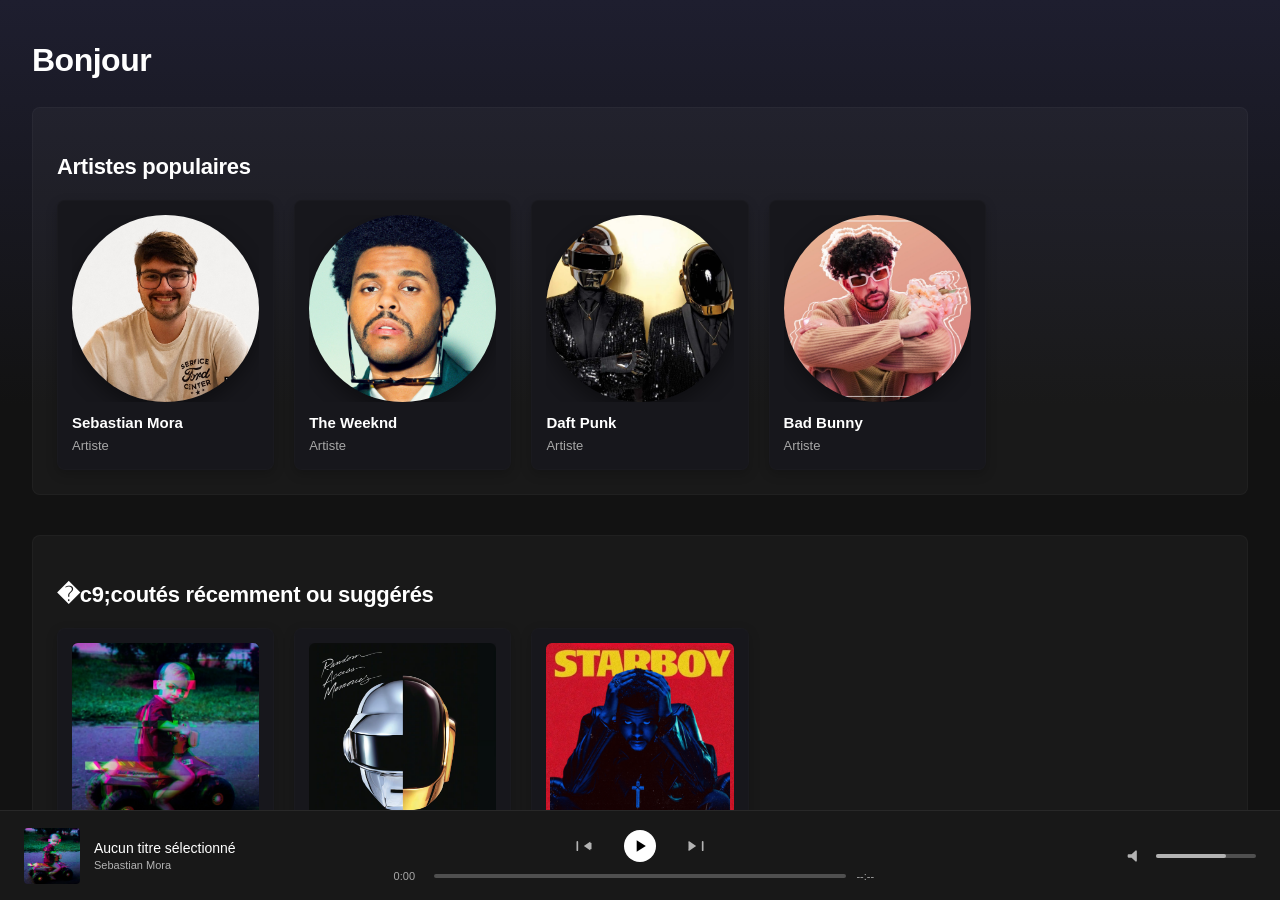
==== commit 01134756: "Add files via upload" ====
--- a/index.html
+++ b/index.html
@@ -1,596 +1,304 @@
-<!DOCTYPE html>
-<html lang="fr">
-<head>
-    <meta charset="utf-8">
-    <title>Spotify - Portfolio Edition</title>
-    <meta name="viewport" content="width=device-width, initial-scale=1.0, maximum-scale=1.0, user-scalable=no, shrink-to-fit=no">
-    <link rel="icon" sizes="32x32" type="image/png" href="Images/Yodebebe.png">
-    <link rel="stylesheet" href="StyleAlbum.css">
-</head>
-<body>
-
-    <div id="home-view" class="view-section home-gradient-bg">
-        <div class="home-content">
-            
-            <h2 class="home-main-title">Bonjour</h2>
-
-            <div class="home-shelf">
-                <h3 class="shelf-title">Artistes populaires</h3>
-                <div class="grid-container">
-                    
-                    <div class="spotify-card artist-circle-card" onclick="navigateToAlbum()">
-                        <div class="card-image-wrap">
-                            <img src="Images/PhotoArtist.jpeg" alt="Sebastian Mora" class="card-img circle-img">
-                        </div>
-                        <div class="card-metadata">
-                            <span class="card-title-text">Sebastian Mora</span>
-                            <span class="card-sub-text">Artiste</span>
-                        </div>
-                    </div>
-
-                    <div class="spotify-card artist-circle-card">
-                        <div class="card-image-wrap">
-                            <img src="Images/The-WeekndArtist.png" alt="The weekend Album cover" class="card-img circle-img">
-                        </div>
-                        <div class="card-metadata">
-                            <span class="card-title-text">The Weeknd</span>
-                            <span class="card-sub-text">Artiste</span>
-                        </div>
-                    </div>
-
-                    <div class="spotify-card artist-circle-card">
-                        <div class="card-image-wrap">
-                            <img src="Images/DaftPunkArtist.png" alt="The weekend Album cover" class="card-img circle-img">
-                        </div>
-                        <div class="card-metadata">
-                            <span class="card-title-text">Daft Punk</span>
-                            <span class="card-sub-text">Artiste</span>
-                        </div>
-                    </div>
-
-                    <div class="spotify-card artist-circle-card">
-                        <div class="card-image-wrap">
-                            <img src="Images/BadBunnyArtist.png" alt="The weekend Album cover" class="card-img circle-img">
-                        </div>
-                        <div class="card-metadata">
-                            <span class="card-title-text">Bad Bunny</span>
-                            <span class="card-sub-text">Artiste</span>
-                        </div>
-                    </div>
-
-                </div>
-            </div>
-
-            <div class="home-shelf">
-                <h3 class="shelf-title">Écoutés récemment ou suggérés</h3>
-                <div class="grid-container">
-                    
-                    <div class="spotify-card album-square-card" onclick="navigateToAlbum()">
-                        <div class="card-image-wrap">
-                            <img src="Images/Yodebebe.png" alt="Portfolio" class="card-img">
-                            <button class="card-play-hover">
-                                <svg viewBox="0 0 24 24" width="24" height="24" fill="black"><path d="M8 5v14l11-7z"/></svg>
-                            </button>
-                        </div>
-                        <div class="card-metadata">
-                            <span class="card-title-text">PORTFOLIO</span>
-                            <span class="card-sub-text">Sebastian Mora</span>
-                        </div>
-                    </div>
-
-                    <div class="spotify-card album-square-card">
-                        <div class="card-image-wrap">
-                            <img src="Images/RandomAccessMemories.png" alt="Random Access Memories Album Cover" class="card-img">
-                        </div>
-                        <div class="card-metadata">
-                            <span class="card-title-text">Random Access Memories</span>
-                            <span class="card-sub-text">Daft Punk</span>
-                        </div>
-                    </div>
-
-                    <div class="spotify-card album-square-card">
-                        <div class="card-image-wrap">
-                            <img src="Images/Starboy.png" alt="Portfolio" class="card-img"> 
-                        </div>
-                        <div class="card-metadata">
-                            <span class="card-title-text">Starboy</span>
-                            <span class="card-sub-text">The Weeknd</span>
-                        </div>
-                    </div>
-
-                </div>
-            </div>
-
-        </div>
-    </div>
-
-    <div id="album-view" class="view-section" style="display: none;">
-        <div class="left-content">
-            
-            <div class="top-nav-bar">
-                <button class="back-home-btn" onclick="navigateToHome()">
-                    <svg viewBox="0 0 24 24" width="22" height="22" fill="currentColor"><path d="M15.41 16.59L10.83 12l4.58-4.59L14 6l-6 6 6 6 1.41-1.41z"/></svg>
-                    Accueil
-                </button>
-            </div>
-
-            <div class="banner">
-                <img src="Images/Yodebebe.png" alt="Couverture Album" class="album-Image">
-                <div class="text-content">
-                    <span class="type">Album</span>
-                    <h1 class="title">PORTFOLIO</h1>
-                    <div class="footer-info">
-                        <img src="Images/PhotoArtist.jpeg" alt="Artiste" class="artist-thumb">
-                        <span class="artist-name" onclick="navigateToHome()" style="cursor:pointer; text-decoration:underline;">Sebastian Mora</span>
-                        <span class="details"> • 2026 • 6 Tracks • 21 min 15 s</span>
-                    </div>
-                </div>
-            </div>
-
-            <div class="action-bar">
-                <div class="left-actions">
-                    <button class="play-btn" id="main-play-btn" onclick="togglePlayPauseMaster()" style="position: relative; z-index: 15;">
-                        <svg id="master-play-icon" viewBox="0 0 24 24" width="28" height="28" fill="black">
-                            <path d="M8 5v14l11-7z"/>
-                        </svg>
-                    </button>
-                    <button class="icon-btn circle-btn">
-                        <svg viewBox="0 0 24 24" width="20" height="20" fill="currentColor"><path d="M11.25 12.75V19h1.5v-6.25H19v-1.5h-6.25V5h-1.5v6.25H5v1.5h6.25z"/></svg>
-                    </button>
-                    <button class="icon-btn dots-btn">
-                        <svg viewBox="0 0 24 24" width="24" height="24" fill="currentColor"><path d="M4.5 13.5a1.5 1.5 0 100-3 1.5 1.5 0 000 3zm7.5 0a1.5 1.5 0 100-3 1.5 1.5 0 000 3zm7.5 0a1.5 1.5 0 100-3 1.5 1.5 0 000 3z"/></svg>
-                    </button>
-                </div>
-                <div class="right-actions">
-                    <span class="list-text">Liste</span>
-                    <svg viewBox="0 0 24 24" width="16" height="16" fill="currentColor"><path d="M3 22a1 1 0 110-2h18a1 1 0 110 2H3zm0-9a1 1 0 110-2h18a1 1 0 110 2H3zm0-9a1 1 0 110-2h18a1 1 0 110 2H3z"/></svg>
-                </div>
-            </div>
-
-            <div class="tracklist-header">
-                <div class="col-num">#</div>
-                <div class="col-title">Titre</div>
-                <div class="col-duration">
-                    <svg viewBox="0 0 16 16" width="16" height="16" fill="currentColor"><path d="M8 1.5a6.5 6.5 0 100 13 6.5 6.5 0 000-13zM0 8a8 8 0 1116 0A8 8 0 010 8zm8.5-4.75a.75.75 0 00-1.5 0V8.5a.75.75 0 00.34.62l3.25 2a.75.75 0 10.82-1.24l-2.91-1.79V3.25z"/></svg>
-                </div>
-            </div>
-
-            <div class="portfolio-list">
-                
-                <div id="track-1" class="track-row" onclick="selectTrack(1, 'PARCOURS', 'Mon expérience, formations, qui suis-je?', '<strong>Présentation</strong><br>Je m\'appelle Sebastian Mora, j\'ai 23 ans et je suis actuellement étudiant en BTS SIO option SLAM au sein de l\'école Nexa Digital School.<br><br><strong>Mon Parcours & Réorientation</strong><br>Après un Baccalauréat SES (option Mathématiques), j\'ai validé deux années d\'études en psychologie. Ce premier cursus universitaire m\'a permis de développer une grande rigueur, un esprit d\'analyse affûté, ainsi qu\'une forte sensibilité à la compréhension des besoins utilisateurs (UX) — des qualités qui s\'avèrent aujourd\'hui être de véritables atouts dans l\'informatique.<br><br>Souhaitant m\'orienter vers un domaine plus technique et concret, j\'ai choisi de me réorienter avec passion vers le développement d\'applications.<br><br><strong>Mon Projet Professionnel</strong><br>Ce qui m\'anime particulièrement dans le développement de solutions logicielles, c\'est la résolution de problèmes complexes et le fait de concevoir des outils concrets et functionalités. C\'est un domaine stimulant dans lequel je me projette pleinement.', '')">
-                    <div class="col-num">
-                        <span class="num-text">1</span>
-                        <svg class="play-icon-row" viewBox="0 0 24 24" width="14" height="14" fill="currentColor"><path d="M7.05 3.606l13.49 7.788a.7.7 0 010 1.212L7.05 20.394A.7.7 0 016 19.788V4.212a.7.7 0 011.05-.606z"/></svg>
-                    </div>
-                    <div class="col-title">
-                        <div class="main-text">PARCOURS</div>
-                        <div class="sub-text">Mon expérience, formations, qui suis-je?</div>
-                    </div>
-                    <div class="col-duration">3:57</div>
-                </div>
-
-                <div id="track-2" class="track-row" onclick="selectTrack(2, 'ENTREPRISE', 'Alternant chez Everial', 'entreprise', 'Images/entreprise.png')">
-                    <div class="col-num">
-                        <span class="num-text">2</span>
-                        <svg class="play-icon-row" viewBox="0 0 24 24" width="14" height="14" fill="currentColor"><path d="M7.05 3.606l13.49 7.788a.7.7 0 010 1.212L7.05 20.394A.7.7 0 016 19.788V4.212a.7.7 0 011.05-.606z"/></svg>
-                    </div>
-                    <div class="col-title">
-                        <div class="main-text">ENTREPRISE</div>
-                        <div class="sub-text">Alternant chez Everial</div>
-                    </div>
-                    <div class="col-duration">3:44</div>
-                </div>
-
-                <div id="track-3" class="track-row" onclick="selectTrack(3, 'COMPÉTENCES', 'Tech stack, langages et outils maîtrisés', '<strong>Développement Web :</strong> HTML, CSS.<br><strong>Programmation :</strong> C#, C++.<br><strong>Bases de données :</strong> MySQL.<br><strong>Outils & Méthodes :</strong> Git, VS Code, Linux, N8N.', 'Images/ImageCompetences.png')">
-                    <div class="col-num">
-                        <span class="num-text">3</span>
-                        <svg class="play-icon-row" viewBox="0 0 24 24" width="14" height="14" fill="currentColor"><path d="M7.05 3.606l13.49 7.788a.7.7 0 010 1.212L7.05 20.394A.7.7 0 016 19.788V4.212a.7.7 0 011.05-.606z"/></svg>
-                    </div>
-                    <div class="col-title">
-                        <div class="main-text">COMPÉTENCES</div>
-                        <div class="sub-text">Tech stack, langages et outils maîtrisés</div>
-                    </div>
-                    <div class="col-duration">3:36</div>
-                </div>
-
-                <div id="track-4" class="track-row" onclick="selectTrack(4, 'PROJETS', 'Projets d\'école (Kuzco, Kahoot, Tier List) et Everial', getProjetsDescription(), 'Images/ImageProjets.png')">
-                    <div class="col-num">
-                        <span class="num-text">4</span>
-                        <svg class="play-icon-row" viewBox="0 0 24 24" width="14" height="14" fill="currentColor"><path d="M7.05 3.606l13.49 7.788a.7.7 0 010 1.212L7.05 20.394A.7.7 0 016 19.788V4.212a.7.7 0 011.05-.606z"/></svg>
-                    </div>
-                    <div class="col-title">
-                        <div class="main-text"><span class="explicit-badge">E</span> PROJETS</div>
-                        <div class="sub-text">Projets d'école (Kuzco, Kahoot, Tier List) et Everial</div>
-                    </div>
-                    <div class="col-duration">3:33</div>
-                </div>
-
-                <div id="track-5" class="track-row" onclick="selectTrack(5, 'VEILLE TECHNO', 'Sujets d\'actualité, articles et innovations', 'veille', 'Images/blockchain.png')">
-                    <div class="col-num">
-                        <span class="num-text">5</span>
-                        <svg class="play-icon-row" viewBox="0 0 24 24" width="14" height="14" fill="currentColor"><path d="M7.05 3.606l13.49 7.788a.7.7 0 010 1.212L7.05 20.394A.7.7 0 016 19.788V4.212a.7.7 0 011.05-.606z"/></svg>
-                    </div>
-                    <div class="col-title">
-                        <div class="main-text">VEILLE TECHNO</div>
-                        <div class="sub-text">Sujets d'actualité, articles et innovations</div>
-                    </div>
-                    <div class="col-duration">3:20</div>
-                </div>
-
-                <div id="track-6" class="track-row" onclick="selectTrack(6, 'TABLEAU DE SYNTHÈSE', 'Document officiel E5 - Réalisations professionnelles', '<strong>Aperçu du document</strong><br><br><img src=\'Images/tableau-e5.png\' alt=\'Aperçu Tableau de Synthèse\' style=\'width:100%; border-radius:4px; margin-bottom:15px; border:1px solid #333;\'><a href=\'Images/MORA Sebastian - E5---------.pdf\' target=\'_blank\' style=\'display: inline-flex; align-items: center; background-color: #1ed760; color: black; font-weight: bold; text-decoration: none; padding: 12px 24px; border-radius: 50px; font-size: 14px; margin-top: 10px; transition: transform 0.2s;\' onmouseover=\'this.style.transform=\'scale(1.04)\'\' onmouseout=\'this.style.transform=\'scale(1)\'\'><svg width=\'16\' height=\'16\' viewBox=\'0 0 24 24\' fill=\'black\' style=\'margin-right:8px;\'><path d=\'M19 12v7H5v-7H3v7c0 1.1.9 2 2 2h14c1.1 0 2-.9 2-2v-7h-2zm-6 .67l2.59-2.58L17 11.5l-5 5-5-5 1.41-1.41L11 12.67V3h2v9.67z\'/></svg>OUVRIR LE DOCUMENT COMPLET (PDF)</a>', 'NONE')">
-                    <div class="col-num">
-                        <span class="num-text">6</span>
-                        <svg class="play-icon-row" viewBox="0 0 24 24" width="14" height="14" fill="currentColor"><path d="M7.05 3.606l13.49 7.788a.7.7 0 010 1.212L7.05 20.394A.7.7 0 016 19.788V4.212a.7.7 0 011.05-.606z"/></svg>
-                    </div>
-                    <div class="col-title">
-                        <div class="main-text">TABLEAU DE SYNTHÈSE</div>
-                        <div class="sub-text">Document officiel E5 - Réalisations professionnelles</div>
-                    </div>
-                    <div class="col-duration">3:05</div>
-                </div>
-                <div id="track-7" class="track-row" onclick="selectTrack(7, 'CV', 'Mon Curriculum Vitae', getCvDescription(), 'Images/ImageC.png')">
-                    <div class="col-num">
-                        <span class="num-text">7</span>
-                        <svg class="play-icon-row" viewBox="0 0 24 24" width="14" height="14" fill="currentColor"><path d="M7.05 3.606l13.49 7.788a.7.7 0 010 1.212L7.05 20.394A.7.7 0 016 19.788V4.212a.7.7 0 011.05-.606z"/></svg>
-                    </div>
-                    <div class="col-title">
-                        <div class="main-text">CV</div>
-                        <div class="sub-text">Mon Curriculum Vitae</div>
-                    </div>
-                    <div class="col-duration">1:45</div>
-                </div>
-
-            </div>
-        </div>
-    </div>
-
-    <div class="sidebar-panel" id="sidebarPanel">
-        <div class="sidebar-header">
-            <span id="sidebarSubTitle" class="sidebar-sub-title">Détails</span>
-            <button class="close-btn" onclick="closeSidebar()">×</button>
-        </div>
-        <div class="sidebar-card">
-            <h2 id="sidebarTitle" class="sidebar-main-title">Section</h2>
-        </div>
-        <div class="sidebar-body">
-            <h3>À propos</h3>
-            <p id="sidebarDescription">Sélectionnez une section pour afficher les détails ici.</p>
-        </div>
-    </div>
-
-    <div class="spotify-player-bar">
-        <div class="player-track-info" onclick="restoreAlbumView()" style="cursor: pointer;">
-            <img src="Images/Yodebebe.png" alt="Miniature" class="player-mini-cover">
-            <div class="player-text">
-                <div id="player-current-title" class="player-title">Aucun titre sélectionné</div>
-                <div id="player-current-sub" class="player-artist">Sebastian Mora</div>
-            </div>
-        </div>
-
-        <div class="player-controls">
-            <div class="control-buttons">
-                <button class="player-icon-btn" onclick="changeTrack(-1)">
-                    <svg viewBox="0 0 24 24" width="20" height="20" fill="currentColor"><path d="M11.83 12l7.83 5.48a1 1 0 011.34-1.48V8a1 1 0 01-1.34-1.48zM3 7a1 1 0 012 0v10a1 1 0 01-2 0z"/></svg>
-                </button>
-                <button class="player-play-btn" onclick="togglePlayPause()">
-                    <svg id="player-play-icon" viewBox="0 0 24 24" width="20" height="20" fill="black">
-                        <path d="M8 5v14l11-7z"/>
-                    </svg>
-                </button>
-                <button class="player-icon-btn" onclick="changeTrack(1)">
-                    <svg viewBox="0 0 24 24" width="20" height="20" fill="currentColor"><path d="M12.17 12L4.34 6.52A1 1 0 003 8v8a1 1 0 001.34 1.48zM19 7a1 1 0 012 0v10a1 1 0 01-2 0z"/></svg>
-                </button>
-            </div>
-            <div class="playback-bar">
-                <span id="progress-time-current" class="time-text">0:00</span>
-                <div class="progress-bar-container">
-                    <div id="player-progress" class="progress-bar-fill"></div>
-                </div>
-                <span id="progress-time-total" class="time-text">--:--</span>
-            </div>
-        </div>
-
-        <div class="player-volume-zone">
-            <svg viewBox="0 0 24 24" width="20" height="20" fill="#b3b3b3"><path d="M11.25 5.586L6.664 10H3a1 1 0 00-1 1v2a1 1 0 001 1h3.664l4.586 4.414A1 1 0 0013 17.707V6.293a1 1 0 00-1.75-.707z"/></svg>
-            <div class="volume-bar-container">
-                <div class="volume-bar-fill"></div>
-            </div>
-        </div>
-    </div>
-
-    <script>
-        let currentTrackId = null;
-        let isPlaying = false;
-        let progressInterval = null;
-        let currentProgressPercent = 0;
-
-        const trackDurations = { 1: "3:57", 2: "3:44", 3: "3:36", 4: "3:33", 5: "3:20", 6: "3:05" };
-
-        function navigateToAlbum() {
-            document.getElementById('home-view').style.display = 'none';
-            document.getElementById('album-view').style.display = 'block';
-            window.scrollTo(0, 0);
-        }
-
-        function navigateToHome() {
-            closeSidebar();
-            document.getElementById('album-view').style.display = 'none';
-            document.getElementById('home-view').style.display = 'block';
-            window.scrollTo(0, 0);
-        }
-
-        function restoreAlbumView() {
-            if (currentTrackId) {
-                navigateToAlbum();
-            }
-        }
-
-        function selectTrack(id, title, sub, description, bgImage) {
-            if (description === 'entreprise') {
-                description = getEntrepriseDescription();
-            } else if (description === 'veille') {
-                description = getVeilleDescription();
-            } else if (description === 'cv') {
-                description = getCvDescription();
-            } else if (description === 'tableau') {
-                description = getTableauDescription();
-            }
-
-            currentTrackId = id;
-            isPlaying = true;
-            
-            openSidebar(title, sub, description, bgImage);
-            
-            document.getElementById('player-current-title').innerText = title;
-            document.getElementById('player-current-sub').innerText = "Sebastian Mora • Portfolio";
-            document.getElementById('progress-time-total').innerText = trackDurations[id];
-            
-            resetProgressBar();
-            updatePlayButtons(true);
-        }
-
-        function openSidebar(title, sub, description, bgImage) {
-            document.getElementById('sidebarTitle').innerText = title;
-            document.getElementById('sidebarSubTitle').innerText = sub;
-            document.getElementById('sidebarDescription').innerHTML = description;
-            
-            const sidebarCard = document.querySelector('.sidebar-card');
-            
-            // Si le paramètre vaut 'NONE', on applique le dégradé neutre par défaut sans image
-            if (bgImage === 'NONE') {
-                sidebarCard.style.backgroundImage = 'linear-gradient(to bottom, #282828 0%, #1c1c1c 100%)';
-            } else if (bgImage && bgImage !== '') {
-                sidebarCard.style.backgroundImage = `linear-gradient(to bottom, rgba(0,0,0,0.1) 0%, #1c1c1c 100%), url('${bgImage}')`;
-            } else {
-                sidebarCard.style.backgroundImage = 'linear-gradient(to bottom, #434343 0%, #1c1c1c 100%)';
-            }
-            document.getElementById('sidebarPanel').classList.add('active');
-        }
-
-        function closeSidebar() {
-            document.getElementById('sidebarPanel').classList.remove('active');
-        }
-
-        function togglePlayPause() {
-            if (!currentTrackId) {
-                navigateToAlbum();
-                document.getElementById('track-1').click();
-                return;
-            }
-            isPlaying = !isPlaying;
-            updatePlayButtons(isPlaying);
-            
-            if (isPlaying) { startProgressBar(); } else { clearInterval(progressInterval); }
-        }
-
-        function togglePlayPauseMaster() {
-            if (currentTrackId) { 
-                togglePlayPause(); 
-            } else { 
-                document.getElementById('track-1').click(); 
-            }
-        }
-
-        function updatePlayButtons(playing) {
-            const playerIcon = document.getElementById('player-play-icon');
-            const masterIcon = document.getElementById('master-play-icon');
-            const pauseSVG = `<path d="M6 19h4V5H6v14zm8-14v14h4V5h-4z"/>`;
-            const playSVG = `<path d="M8 5v14l11-7z"/>`;
-            
-            if (playing) {
-                playerIcon.innerHTML = pauseSVG;
-                masterIcon.innerHTML = pauseSVG;
-            } else {
-                playerIcon.innerHTML = playSVG;
-                masterIcon.innerHTML = playSVG;
-            }
-        }
-
-        function changeTrack(direction) {
-            if (!currentTrackId) return;
-            let nextId = currentTrackId + direction;
-            
-            // ON CHANGE LE 6 PAR UN 7 POUR AUTORISER LE CV
-            if (nextId >= 1 && nextId <= 7) {
-                // On simule le clic sur la ligne du tableau
-                const trackElement = document.getElementById(`track-${nextId}`);
-                if (trackElement) {
-                    trackElement.click();
-                }
-            }
-        }
-
-        function resetProgressBar() {
-            clearInterval(progressInterval);
-            currentProgressPercent = 0;
-            document.getElementById('player-progress').style.width = '0%';
-            document.getElementById('progress-time-current').innerText = '0:00';
-            startProgressBar();
-        }
-
-        function startProgressBar() {
-            clearInterval(progressInterval);
-            progressInterval = setInterval(() => {
-                if (currentProgressPercent < 100) {
-                    currentProgressPercent += 0.5;
-                    document.getElementById('player-progress').style.width = currentProgressPercent + '%';
-                    
-                    let totalStr = trackDurations[currentTrackId].split(':');
-                    let totalSeconds = parseInt(totalStr[0]) * 60 + parseInt(totalStr[1]);
-                    let currentSeconds = Math.floor((currentProgressPercent / 100) * totalSeconds);
-                    let mins = Math.floor(currentSeconds / 60);
-                    let secs = currentSeconds % 60;
-                    document.getElementById('progress-time-current').innerText = `${mins}:${secs < 10 ? '0' : ''}${secs}`;
-                } else {
-                    clearInterval(progressInterval);
-                    changeTrack(1);
-                }
-            }, 500);
-        }
-        function toggleProjectGallery(event, element) {
-            // Empêche le clic de fermer ou perturber la sidebar parente de Spotify
-            event.stopPropagation();
-    
-            // Alterne la classe 'open' sur le rectangle cliqué
-            element.classList.toggle('open');
-        }
-        function getProjetsDescription() {
-            return '<strong>Projets réalisés à l\'École (BTS SIO SLAM)</strong><br>' +
-           'Découvrez mes réalisations interactives développées au cours de ma formation :<br><br>' +
-           '<div class="projects-container">' +
-               // Bloc Kuzco
-               '<div class="project-block" onclick="toggleProjectGallery(event, this)">' +
-                   '<div class="project-header-click"><span class="project-block-title"> KUZCO (Système de filtre lama)</span>' +
-                   '<svg class="project-arrow" viewBox="0 0 24 24"><path d="M7.41 8.59L12 13.17l4.59-4.58L18 10l-6 6-6-6 1.41-1.41z"/></svg></div>' +
-                   '<div class="project-gallery-flexbox">' +
-                       '<div style="width:100%; color:#b3b3b3; font-size:13px; margin-bottom:10px; line-height:1.5;">' +
-                           '<strong>Description :</strong> Projet de développement web basé sur les technologies HTML5, CSS3 et JavaScript. L\'objectif principal était de concevoir une application capable de répliquer de manière dynamique un filtre visuel interactif (type Snapchat) appliquant des éléments de lama sur un flux d\'image.<br>' +
-                           '<strong>Compétences clés :</strong> Intégration de maquettes, gestion du positionnement absolu/relatif pour superposer les éléments graphiques et manipulation dynamique du DOM en JavaScript.' +
-                       '</div>' +
-                       '<div class="project-photo-item"><img src="Images/kuzco1.png" alt="Kuzco 1"></div>' +
-                       '<div class="project-photo-item"><img src="Images/kuzco2.png" alt="Kuzco 2"></div>' +
-                       '<div class="project-photo-item"><img src="Images/kuzco3.png" alt="Kuzco 3"></div>' +
-                   '</div>' +
-               '</div>' +
-               // Bloc Kahoot
-               '<div class="project-block" onclick="toggleProjectGallery(event, this)">' +
-                   '<div class="project-header-click"><span class="project-block-title">KAHOOT (Application dynamique de Quiz)</span>' +
-                   '<svg class="project-arrow" viewBox="0 0 24 24"><path d="M7.41 8.59L12 13.17l4.59-4.58L18 10l-6 6-6-6 1.41-1.41z"/></svg></div>' +
-                   '<div class="project-gallery-flexbox">' +
-                       '<div style="width:100%; color:#b3b3b3; font-size:13px; margin-bottom:10px; line-height:1.5;">' +
-                           '<strong>Description :</strong> Projet d\'initiation au développement d\'interfaces graphiques événementielles. L\'objectif était de concevoir une réplique du célèbre jeu de quiz interactif Kahoot afin de prendre en main les composants graphiques fondamentaux (zones de saisie / Textbox, étiquettes / Labels, boutons d\'action) et de structurer le code logique sous-jacent.<br>' +
-                           '<strong>Compétences clés :</strong> Conception d\'interfaces utilisateurs (UI), gestion des événements utilisateur (clics, saisies), manipulation de variables pour le calcul des scores et mise en œuvre d\'une logique algorithmique.' +
-                       '</div>' +
-                       '<div class="project-photo-item"><img src="Images/kahoot1.png" alt="Kahoot 1"></div>' +
-                       '<div class="project-photo-item"><img src="Images/kahoot2.png" alt="Kahoot 2"></div>' +
-                       '<div class="project-photo-item"><img src="Images/kahoot3.png" alt="Kahoot 3"></div>' +
-                   '</div>' +
-               '</div>' +
-               // Bloc Tier List (Modifié avec le descriptif intégré dans la flexbox)
-               '<div class="project-block" onclick="toggleProjectGallery(event, this)">' +
-                   '<div class="project-header-click"><span class="project-block-title"> TIER LIST (Générateur personnalisé)</span>' +
-                   '<svg class="project-arrow" viewBox="0 0 24 24"><path d="M7.41 8.59L12 13.17l4.59-4.58L18 10l-6 6-6-6 1.41-1.41z"/></svg></div>' +
-                   '<div class="project-gallery-flexbox">' +
-                       '<div style="width:100%; color:#b3b3b3; font-size:13px; margin-bottom:10px; line-height:1.5;">' +
-                           '<strong>Description :</strong> Développement d\'une application web interactive permettant aux utilisateurs de classer et d\'ordonner différents éléments (images, icônes) au sein de rangs hiérarchisés entièrement personnalisables.<br>' +
-                           '<strong>Compétences clés :</strong>Drag and Drop (glisser-déposer), gestion dynamique des listes d\'éléments et structuration CSS adaptative (Flexbox/Grid) pour un rendu fluide.' +
-                       '</div>' +
-                       '<div class="project-photo-item"><img src="Images/tierlist1.png" alt="Tier List 1"></div>' +
-                       '<div class="project-photo-item"><img src="Images/tierlist2.png" alt="Tier List 2"></div>' +
-                   '</div>' +
-               '</div>' +
-               // Bloc Everial
-               '<div class="project-block" onclick="toggleProjectGallery(event, this)">' +
-                   '<div class="project-header-click"><span class="project-block-title"> EVERIAL (Migration & Écrans Xbound)</span>' +
-                   '<svg class="project-arrow" viewBox="0 0 24 24"><path d="M7.41 8.59L12 13.17l4.59-4.58L18 10l-6 6-6-6 1.41-1.41z"/></svg></div>' +
-                   '<div class="project-gallery-flexbox">' +
-                       '<div class="project-photo-item"><img src="Images/everial1.png" alt="Everial 1"></div>' +
-                       '<div class="project-photo-item"><img src="Images/everial2.png" alt="Everial 2"></div>' +
-                   '</div>' +
-               '</div>' +
-           '</div>';
-        }
-        function getCvDescription() {
-            return '<strong>Aperçu du document</strong><br><br>' +
-                // On retire la div "pdf-preview-box" pour ne plus être bridé par le CSS
-                '<img src="Images/ImageCV.png" alt="Aperçu CV" style="width:100%; border-radius:6px; margin-bottom:15px; border:1px solid rgba(255, 255, 255, 0.1); box-shadow: 0 4px 15px rgba(0,0,0,0.3);">' +
-                '<a href="Images/MORA Sebastian - E5---------.pdf" target="_blank" style="display: inline-flex; align-items: center; background-color: #1ed760; color: black; font-weight: bold; text-decoration: none; padding: 12px 24px; border-radius: 50px; font-size: 14px; margin-top: 10px; transition: transform 0.2s;" onmouseover="this.style.transform=\'scale(1.04)\'" onmouseout="this.style.transform=\'scale(1)\'">' +
-                    '<svg width="16" height="16" viewBox="0 0 24 24" fill="black" style="margin-right:8px;">' +
-                        '<path d="M19 12v7H5v-7H3v7c0 1.1.9 2 2 2h14c1.1 0 2-.9 2-2v-7h-2zm-6 .67l2.59-2.58L17 11.5l-5 5-5-5 1.41-1.41L11 12.67V3h2v9.67z"/>' +
-                    '</svg>OUVRIR LE DOCUMENT COMPLET (PDF)' +
-                '</a>';
-        }
-        function getVeilleDescription() {
-            return '<strong>Sujet N°1 : Agents IA, Coûts et Sécurité</strong><br><br>' +
-                '« L\'avènement des agents IA autonomes est une formidable opportunité pour booster notre productivité, mais l\'enthousiasme ne doit pas masquer les réalités techniques. En tant que développeur, je suis convaincu que l\'intégration de ces technologies ne peut plus se faire à l\'aveugle. Entre les risques d\'explosion des coûts liés à la surconsommation de tokens et les failles de sécurité majeures comme la prompt injection, le rôle du développeur moderne évolue. Nous ne devons plus simplement "implémenter" l\'IA, mais concevoir des architectures robustes basées sur l\'audit et l\'observabilité continue des flux LLM. »<br><br>' +
-                '<a href="https://www.journaldunet.com/solutions/dsi/1532884-agents-ia-auditer-couts-tokens-et-prompt-injection/" target="_blank" style="display: inline-flex; align-items: center; background-color: #1ed760; color: black; font-weight: bold; text-decoration: none; padding: 12px 24px; border-radius: 50px; font-size: 14px; margin-top: 5px; margin-bottom: 25px; transition: transform 0.2s;" onmouseover="this.style.transform=\'scale(1.04)\'" onmouseout="this.style.transform=\'scale(1)\'">' +
-                    '<svg width="16" height="16" viewBox="0 0 24 24" fill="black" style="margin-right:8px;">' +
-                        '<path d="M19 19H5V5h7V3H5c-1.11 0-2 .9-2 2v14c0 1.1.89 2 2 2h14c1.1 0 2-.9 2-2v-7h-2v7zM14 3v2h3.59l-9.83 9.83 1.41 1.41L19 6.41V10h2V3h-7z"/>' +
-                    '</svg>LIRE L\'ARTICLE COMPLÉMENTAIRE' +
-                '</a>' +
-                
-                // LIGNE DE SEPARATION SECTIONS
-                '<hr style="border: 0; border-top: 1px solid rgba(255,255,255,0.1); margin: 20px 0;">' +
-                
-                // ARTICLE 2 (VISION PAR ORDINATEUR)
-                '<strong>Sujet N°2 : Computer Vision &amp; Sécurité Industrielle</strong><br><br>' +
-                '« L\'application de la vision par ordinateur (Computer Vision) à la sécurité industrielle démontre le véritable impact positif que peut avoir l\'intelligence artificielle dans notre quotidien : sauver des vies et réduire les accidents de 10 %. En tant que développeur, je trouve ce cas d\'usage fascinant car il déplace le rôle de la technologie d\'un traitement passif (historiser une vidéo) vers un traitement proactif et prédictif en temps réel.<br><br>' +
-                'Cependant, la réussite d\'un tel projet ne dépend pas uniquement de la précision des modèles d\'IA, mais de l\'éthique de sa conception. L\'implémentation de fonctionnalités de protection de la vie privée — comme l\'anonymisation et le floutage des visages directement at the edge (à la source) — est selon moi indispensable. »<br><br>' +
-                '<a href="https://www.lemagit.fr/conseil/L-IA-au-service-de-la-securite-au-travail-pourquoi-et-comment" target="_blank" style="display: inline-flex; align-items: center; background-color: #1ed760; color: black; font-weight: bold; text-decoration: none; padding: 12px 24px; border-radius: 50px; font-size: 14px; margin-top: 5px; margin-bottom: 25px; transition: transform 0.2s;" onmouseover="this.style.transform=\'scale(1.04)\'" onmouseout="this.style.transform=\'scale(1)\'">' +
-                    '<svg width="16" height="16" viewBox="0 0 24 24" fill="black" style="margin-right:8px;">' +
-                        '<path d="M19 19H5V5h7V3H5c-1.11 0-2 .9-2 2v14c0 1.1.89 2 2 2h14c1.1 0 2-.9 2-2v-7h-2v7zM14 3v2h3.59l-9.83 9.83 1.41 1.41L19 6.41V10h2V3h-7z"/>' +
-                    '</svg>LIRE L\'ARTICLE COMPLÉMENTAIRE' +
-                '</a>' +
-
-                // LIGNE DE SEPARATION SECTIONS
-                '<hr style="border: 0; border-top: 1px solid rgba(255,255,255,0.1); margin: 20px 0;">' +
-
-                // ARTICLE 3 (PIRATAGE CAPIFRANCE & CYBERSECURITE)
-                '<strong>Sujet N°3 : Fuite de données Capifrance &amp; Architecture Zero Trust</strong><br><br>' +
-                '« Le piratage de Capifrance rappelle une réalité brutale en développement : la sécurité d\'une plateforme est aussi forte que son maillon le plus faible. Ici, l\'attaquant n\'a pas exploité une faille de code complexe, mais a simplement usurpé un compte légitime.<br><br>' +
-                'En tant que développeur, cela renforce ma conviction que la protection des données ne s\'arrête pas au chiffrement des bases de données. Nous devons impérativement intégrer des architectures "Zero Trust", généraliser l\'authentification multifacteur (MFA) et mettre en place des systèmes de détection d\'anomalies comportementales (comme le téléchargement anormal de fichiers JSON volumineux). La récurrence de ces attaques dans le secteur immobilier prouve que la sécurité doit être pensée dès la première ligne de code (Security by Design) et non comme une option secondaire. »<br><br>' +
-                '<a href="https://www.clubic.com/actualite-616375-le-reseau-de-conseillers-immobiliers-capifrance-victime-d-une-cyberattaque-pres-de-800-000-personnes-concernees.html" target="_blank" style="display: inline-flex; align-items: center; background-color: #1ed760; color: black; font-weight: bold; text-decoration: none; padding: 12px 24px; border-radius: 50px; font-size: 14px; margin-top: 5px; transition: transform 0.2s;" onmouseover="this.style.transform=\'scale(1.04)\'" onmouseout="this.style.transform=\'scale(1)\'">' +
-                    '<svg width="16" height="16" viewBox="0 0 24 24" fill="black" style="margin-right:8px;">' +
-                        '<path d="M19 19H5V5h7V3H5c-1.11 0-2 .9-2 2v14c0 1.1.89 2 2 2h14c1.1 0 2-.9 2-2v-7h-2v7zM14 3v2h3.59l-9.83 9.83 1.41 1.41L19 6.41V10h2V3h-7z"/>' +
-                    '</svg>LIRE L\'ARTICLE COMPLÉMENTAIRE' +
-                '</a>';
-        }
-        function getEntrepriseDescription() {
-            return '<strong>Fiche d\'identité de l\'entreprise</strong><br><br>' +
-                '• <strong>Nom :</strong> EVERIAL<br>' +
-                '• <strong>Siège social :</strong> Rillieux-la-Pape (près de Lyon)<br>' +
-                '• <strong>Chiffre d\'affaires :</strong> 51 Millions d\'euros<br>' +
-                '• <strong>Taille :</strong> 600 collaborateurs<br>' +
-                '• <strong>Présence :</strong> 12 sites en France et 4 filiales à l\'international (Canada, Suisse, Maurice, Monaco)<br><br>' +
-                
-                '<hr style="border: 0; border-top: 1px solid rgba(255,255,255,0.1); margin: 15px 0;">' +
-                
-                '<strong>Secteur d\'activité et Logiciels Propriétaires</strong><br><br>' +
-                'EVERIAL est un acteur majeur de la gestion documentaire, de l\'archivage et de la dématérialisation. Éditeur de logiciels (EVERIAL Software), l\'entreprise conçoit ses propres solutions métiers "phygitales" :<br>' +
-                '&nbsp;&nbsp;&nbsp;&nbsp;- <em>Wizidee</em> : Dédié à la capture intelligente de documents.<br>' +
-                '&nbsp;&nbsp;&nbsp;&nbsp;- <em>Enoxa</em> : Solution pour la Gestion Électronique de Documents (GED).<br><br>' +
-                
-                '<hr style="border: 0; border-top: 1px solid rgba(255,255,255,0.1); margin: 15px 0;">' +
-                
-                '<strong>Mon contexte d\'alternance et fonctions exercées</strong><br><br>' +
-                'Dans le cadre de mon parcours en BTS SIO option SLAM, j\'exerce les fonctions de Technicien d\'exploitation informatique au sein de la direction technique d\'Everial. Mon rôle est d\'assurer le bon fonctionnement et la continuité des chaînes de dématérialisation et de traitement de données (flux de documents physiques numérisés, e-mails, pièces justificatives).<br><br>' +
-                
-                '<strong>Mes Missions principales :</strong><br><br>' +
-                '• <strong>Supervision et Exploitation :</strong> Surveillance quotidienne des flux et des traitements documentaires automatisés. Identification immédiate des anomalies ou des blocages dans la chaîne de dématérialisation (rejets de lecture automatique, erreurs d\'extraction de données via l\'IA, problèmes d\'interopérabilité).<br><br>' +
-                '• <strong>Analyse d\'incidents (Debugging) :</strong> Diagnostic approfondi des pannes. Pour cela, je dispose des accès nécessaires pour analyser le code source des scripts d\'exploitation et des applications logicielles d\'Everial (comme les briques liées à la GED ou à la capture de documents).<br><br>' +
-                '• <strong>Maintenance corrective et Évolution :</strong> Résolution des incidents par la modification et l\'optimisation du code existant. Je corrige les bugs logiciels ou j\'adapte les scripts pour fluidifier le traitement des données et éviter la récurrence des erreurs.<br><br>' +
-                
-                '<hr style="border: 0; border-top: 1px solid rgba(255,255,255,0.1); margin: 15px 0;">' +
-                
-                '<strong>Historique et Évolution de la structure</strong><br><br>' +
-                'Historiquement centrée sur l\'archivage physique de documents d\'entreprises, Everial a opéré une transition majeure vers le digital.<br><br>' +
-                '<strong>La Chaîne de Dématérialisation :</strong><br>' +
-                'Aujourd\'hui, l\'entreprise s\'appuie sur une chaîne de dématérialisation complète et automatisée, couvrant tout le processus depuis la réception du document physique ou numérique jusqu\'à sa livraison finale au client au format digital.<br><br>' +
-                '<strong>Technologies utilisées :</strong><br>' +
-                'Pour optimiser ces flux, Everial intègre des outils de reconnaissance automatique (LAD/RAD/OCR) capables d\'extraire intelligemment les données textuelles, comme les champs d\'une facture (montants, dates, fournisseurs).<br><br>' +
-                '<strong>Contrôle Qualité :</strong><br>' +
-                'Afin de garantir une fiabilité maximale, une équipe dédiée à la saisie et à la vérification valide et corrige manuellement les champs insérés par les outils automatiques avant l\'envoi final.';
-        }
-    </script>
-</body>
-</html>+<!DOCTYPE html>
+<html lang="fr">
+<head>
+    <meta charset="utf-8">
+    <title>Spotify - Portfolio Edition</title>
+    <meta name="viewport" content="width=device-width, initial-scale=1.0, maximum-scale=1.0, user-scalable=no, shrink-to-fit=no">
+    <link rel="icon" sizes="32x32" type="image/png" href="Images/Yodebebe.png">
+    <link rel="stylesheet" href="StyleAlbum.css">
+</head>
+<body>
+
+    <div id="home-view" class="view-section home-gradient-bg">
+        <div class="home-content">
+            
+            <h2 class="home-main-title">Bonjour</h2>
+
+            <div class="home-shelf">
+                <h3 class="shelf-title">Artistes populaires</h3>
+                <div class="grid-container">
+                    
+                    <div class="spotify-card artist-circle-card navigate-to-album">
+                        <div class="card-image-wrap">
+                            <img src="Images/PhotoArtist.jpeg" alt="Sebastian Mora" class="card-img circle-img">
+                        </div>
+                        <div class="card-metadata">
+                            <span class="card-title-text">Sebastian Mora</span>
+                            <span class="card-sub-text">Artiste</span>
+                        </div>
+                    </div>
+
+                    <div class="spotify-card artist-circle-card">
+                        <div class="card-image-wrap">
+                            <img src="Images/The-WeekndArtist.png" alt="The Weeknd" class="card-img circle-img">
+                        </div>
+                        <div class="card-metadata">
+                            <span class="card-title-text">The Weeknd</span>
+                            <span class="card-sub-text">Artiste</span>
+                        </div>
+                    </div>
+
+                    <div class="spotify-card artist-circle-card">
+                        <div class="card-image-wrap">
+                            <img src="Images/DaftPunkArtist.png" alt="Daft Punk" class="card-img circle-img">
+                        </div>
+                        <div class="card-metadata">
+                            <span class="card-title-text">Daft Punk</span>
+                            <span class="card-sub-text">Artiste</span>
+                        </div>
+                    </div>
+
+                    <div class="spotify-card artist-circle-card">
+                        <div class="card-image-wrap">
+                            <img src="Images/BadBunnyArtist.png" alt="Bad Bunny" class="card-img circle-img">
+                        </div>
+                        <div class="card-metadata">
+                            <span class="card-title-text">Bad Bunny</span>
+                            <span class="card-sub-text">Artiste</span>
+                        </div>
+                    </div>
+
+                </div>
+            </div>
+
+            <div class="home-shelf">
+                <h3 class="shelf-title">&#00c9;cout&#233;s r&#233;cemment ou sugg&#233;r&#233;s</h3>
+                <div class="grid-container">
+                    
+                    <div class="spotify-card album-square-card navigate-to-album">
+                        <div class="card-image-wrap">
+                            <img src="Images/Yodebebe.png" alt="Portfolio Sebastian Mora" class="card-img">
+                            <button class="card-play-hover" aria-label="Lire le portfolio">
+                                <svg viewBox="0 0 24 24" width="24" height="24" fill="black"><path d="M8 5v14l11-7z"/></svg>
+                            </button>
+                        </div>
+                        <div class="card-metadata">
+                            <span class="card-title-text">PORTFOLIO</span>
+                            <span class="card-sub-text">Sebastian Mora</span>
+                        </div>
+                    </div>
+
+                    <div class="spotify-card album-square-card">
+                        <div class="card-image-wrap">
+                            <img src="Images/RandomAccessMemories.png" alt="Random Access Memories - Daft Punk" class="card-img">
+                        </div>
+                        <div class="card-metadata">
+                            <span class="card-title-text">Random Access Memories</span>
+                            <span class="card-sub-text">Daft Punk</span>
+                        </div>
+                    </div>
+
+                    <div class="spotify-card album-square-card">
+                        <div class="card-image-wrap">
+                            <img src="Images/Starboy.png" alt="Starboy - The Weeknd" class="card-img"> 
+                        </div>
+                        <div class="card-metadata">
+                            <span class="card-title-text">Starboy</span>
+                            <span class="card-sub-text">The Weeknd</span>
+                        </div>
+                    </div>
+
+                </div>
+            </div>
+
+        </div>
+    </div>
+
+    <div id="album-view" class="view-section" style="display: none;">
+        <div class="left-content">
+            
+            <div class="top-nav-bar">
+                <button class="back-home-btn" id="btn-back-home" aria-label="Retour &#224; l'accueil">
+                    <svg viewBox="0 0 24 24" width="22" height="22" fill="currentColor"><path d="M15.41 16.59L10.83 12l4.58-4.59L14 6l-6 6 6 6 1.41-1.41z"/></svg>
+                    Accueil
+                </button>
+            </div>
+
+            <div class="banner">
+                <img src="Images/Yodebebe.png" alt="Couverture Album Portfolio" class="album-Image">
+                <div class="text-content">
+                    <span class="type">Album</span>
+                    <h1 class="title">PORTFOLIO</h1>
+                    <div class="footer-info">
+                        <img src="Images/PhotoArtist.jpeg" alt="Sebastian Mora" class="artist-thumb">
+                        <span class="artist-name" id="btn-restore-album" style="cursor:pointer; text-decoration:underline;">Sebastian Mora</span>
+                        <span class="details"> &#8226; 2026 &#8226; 6 Tracks &#8226; 21 min 15 s</span>
+                    </div>
+                </div>
+            </div>
+
+            <div class="action-bar">
+                <div class="left-actions">
+                    <button class="play-btn" id="btn-master-play" aria-label="Lecture">
+                        <svg id="master-play-icon" viewBox="0 0 24 24" width="28" height="28" fill="black">
+                            <path d="M8 5v14l11-7z"/>
+                        </svg>
+                    </button>
+                    <button class="icon-btn circle-btn" aria-label="Ajouter">
+                        <svg viewBox="0 0 24 24" width="20" height="20" fill="currentColor"><path d="M11.25 12.75V19h1.5v-6.25H19v-1.5h-6.25V5h-1.5v6.25H5v1.5h6.25z"/></svg>
+                    </button>
+                    <button class="icon-btn dots-btn" aria-label="Plus d'options">
+                        <svg viewBox="0 0 24 24" width="24" height="24" fill="currentColor"><path d="M4.5 13.5a1.5 1.5 0 100-3 1.5 1.5 0 000 3zm7.5 0a1.5 1.5 0 100-3 1.5 1.5 0 000 3zm7.5 0a1.5 1.5 0 100-3 1.5 1.5 0 000 3z"/></svg>
+                    </button>
+                </div>
+                <div class="right-actions">
+                    <span class="list-text">Liste</span>
+                    <svg viewBox="0 0 24 24" width="16" height="16" fill="currentColor"><path d="M3 22a1 1 0 110-2h18a1 1 0 110 2H3zm0-9a1 1 0 110-2h18a1 1 0 110 2H3zm0-9a1 1 0 110-2h18a1 1 0 110 2H3z"/></svg>
+                </div>
+            </div>
+
+            <div class="tracklist-header">
+                <div class="col-num">#</div>
+                <div class="col-title">Titre</div>
+                <div class="col-duration">
+                    <svg viewBox="0 0 16 16" width="16" height="16" fill="currentColor"><path d="M8 1.5a6.5 6.5 0 100 13 6.5 6.5 0 000-13zM0 8a8 8 0 1116 0A8 8 0 010 8zm8.5-4.75a.75.75 0 00-1.5 0V8.5a.75.75 0 00.34.62l3.25 2a.75.75 0 10.82-1.24l-2.91-1.79V3.25z"/></svg>
+                </div>
+            </div>
+
+            <div class="portfolio-list">
+                
+                <div id="track-1" class="track-row" data-track-id="1" role="button" tabindex="0">
+                    <div class="col-num">
+                        <span class="num-text">1</span>
+                        <svg class="play-icon-row" viewBox="0 0 24 24" width="14" height="14" fill="currentColor"><path d="M7.05 3.606l13.49 7.788a.7.7 0 010 1.212L7.05 20.394A.7.7 0 016 19.788V4.212a.7.7 0 011.05-.606z"/></svg>
+                    </div>
+                    <div class="col-title">
+                        <div class="main-text">PARCOURS</div>
+                        <div class="sub-text">Mon exp&#233;rience, formations, qui suis-je?</div>
+                    </div>
+                    <div class="col-duration">3:57</div>
+                </div>
+
+                <div id="track-2" class="track-row" data-track-id="2" role="button" tabindex="0">
+                    <div class="col-num">
+                        <span class="num-text">2</span>
+                        <svg class="play-icon-row" viewBox="0 0 24 24" width="14" height="14" fill="currentColor"><path d="M7.05 3.606l13.49 7.788a.7.7 0 010 1.212L7.05 20.394A.7.7 0 016 19.788V4.212a.7.7 0 011.05-.606z"/></svg>
+                    </div>
+                    <div class="col-title">
+                        <div class="main-text">ENTREPRISE</div>
+                        <div class="sub-text">Alternant chez Everial</div>
+                    </div>
+                    <div class="col-duration">3:44</div>
+                </div>
+
+                <div id="track-3" class="track-row" data-track-id="3" role="button" tabindex="0">
+                    <div class="col-num">
+                        <span class="num-text">3</span>
+                        <svg class="play-icon-row" viewBox="0 0 24 24" width="14" height="14" fill="currentColor"><path d="M7.05 3.606l13.49 7.788a.7.7 0 010 1.212L7.05 20.394A.7.7 0 016 19.788V4.212a.7.7 0 011.05-.606z"/></svg>
+                    </div>
+                    <div class="col-title">
+                        <div class="main-text">COMP&#201;TENCES</div>
+                        <div class="sub-text">Tech stack, langages et outils ma&#238;tris&#233;s</div>
+                    </div>
+                    <div class="col-duration">3:36</div>
+                </div>
+
+                <div id="track-4" class="track-row" data-track-id="4" role="button" tabindex="0">
+                    <div class="col-num">
+                        <span class="num-text">4</span>
+                        <svg class="play-icon-row" viewBox="0 0 24 24" width="14" height="14" fill="currentColor"><path d="M7.05 3.606l13.49 7.788a.7.7 0 010 1.212L7.05 20.394A.7.7 0 016 19.788V4.212a.7.7 0 011.05-.606z"/></svg>
+                    </div>
+                    <div class="col-title">
+                        <div class="main-text"><span class="explicit-badge">E</span> PROJETS</div>
+                        <div class="sub-text">Projets d'&#233;cole (Kuzco, Kahoot, Tier List) et Everial</div>
+                    </div>
+                    <div class="col-duration">3:33</div>
+                </div>
+
+                <div id="track-5" class="track-row" data-track-id="5" role="button" tabindex="0">
+                    <div class="col-num">
+                        <span class="num-text">5</span>
+                        <svg class="play-icon-row" viewBox="0 0 24 24" width="14" height="14" fill="currentColor"><path d="M7.05 3.606l13.49 7.788a.7.7 0 010 1.212L7.05 20.394A.7.7 0 016 19.788V4.212a.7.7 0 011.05-.606z"/></svg>
+                    </div>
+                    <div class="col-title">
+                        <div class="main-text">VEILLE TECHNO</div>
+                        <div class="sub-text">Sujets d'actualit&#233;, articles et innovations</div>
+                    </div>
+                    <div class="col-duration">3:20</div>
+                </div>
+
+                <div id="track-6" class="track-row" data-track-id="6" role="button" tabindex="0">
+                    <div class="col-num">
+                        <span class="num-text">6</span>
+                        <svg class="play-icon-row" viewBox="0 0 24 24" width="14" height="14" fill="currentColor"><path d="M7.05 3.606l13.49 7.788a.7.7 0 010 1.212L7.05 20.394A.7.7 0 016 19.788V4.212a.7.7 0 011.05-.606z"/></svg>
+                    </div>
+                    <div class="col-title">
+                        <div class="main-text">TABLEAU DE SYNTH&#200;SE</div>
+                        <div class="sub-text">Document officiel E5 - R&#233;alisations professionnelles</div>
+                    </div>
+                    <div class="col-duration">3:05</div>
+                </div>
+
+                <div id="track-7" class="track-row" data-track-id="7" role="button" tabindex="0">
+                    <div class="col-num">
+                        <span class="num-text">7</span>
+                        <svg class="play-icon-row" viewBox="0 0 24 24" width="14" height="14" fill="currentColor"><path d="M7.05 3.606l13.49 7.788a.7.7 0 010 1.212L7.05 20.394A.7.7 0 016 19.788V4.212a.7.7 0 011.05-.606z"/></svg>
+                    </div>
+                    <div class="col-title">
+                        <div class="main-text">CV</div>
+                        <div class="sub-text">Mon Curriculum Vitae</div>
+                    </div>
+                    <div class="col-duration">1:45</div>
+                </div>
+
+            </div>
+        </div>
+    </div>
+
+    <div class="sidebar-panel" id="sidebarPanel">
+        <div class="sidebar-header">
+            <span id="sidebarSubTitle" class="sidebar-sub-title">D&#233;tails</span>
+            <button class="close-btn" id="btn-close-sidebar" aria-label="Fermer le panneau">&#215;</button>
+        </div>
+        <div class="sidebar-card">
+            <h2 id="sidebarTitle" class="sidebar-main-title">Section</h2>
+        </div>
+        <div class="sidebar-body">
+            <h3>&#192; propos</h3>
+            <p id="sidebarDescription">S&#233;lectionnez une section pour afficher les d&#233;tails ici.</p>
+        </div>
+    </div>
+
+    <div class="spotify-player-bar">
+        <div class="player-track-info" id="btn-restore-player" style="cursor: pointer;">
+            <img src="Images/Yodebebe.png" alt="Miniature" class="player-mini-cover">
+            <div class="player-text">
+                <div id="player-current-title" class="player-title">Aucun titre s&#233;lectionn&#233;</div>
+                <div id="player-current-sub" class="player-artist">Sebastian Mora</div>
+            </div>
+        </div>
+
+        <div class="player-controls">
+            <div class="control-buttons">
+                <button class="player-icon-btn" id="btn-player-prev" aria-label="Titre pr&#233;c&#233;dent">
+                    <svg viewBox="0 0 24 24" width="20" height="20" fill="currentColor"><path d="M11.83 12l7.83 5.48a1 1 0 011.34-1.48V8a1 1 0 01-1.34-1.48zM3 7a1 1 0 012 0v10a1 1 0 01-2 0z"/></svg>
+                </button>
+                <button class="player-play-btn" id="btn-player-play" aria-label="Lecture">
+                    <svg id="player-play-icon" viewBox="0 0 24 24" width="20" height="20" fill="black">
+                        <path d="M8 5v14l11-7z"/>
+                    </svg>
+                </button>
+                <button class="player-icon-btn" id="btn-player-next" aria-label="Titre suivant">
+                    <svg viewBox="0 0 24 24" width="20" height="20" fill="currentColor"><path d="M12.17 12L4.34 6.52A1 1 0 003 8v8a1 1 0 001.34 1.48zM19 7a1 1 0 012 0v10a1 1 0 01-2 0z"/></svg>
+                </button>
+            </div>
+            <div class="playback-bar">
+                <span id="progress-time-current" class="time-text">0:00</span>
+                <div class="progress-bar-container">
+                    <div id="player-progress" class="progress-bar-fill"></div>
+                </div>
+                <span id="progress-time-total" class="time-text">--:--</span>
+            </div>
+        </div>
+
+        <div class="player-volume-zone">
+            <svg viewBox="0 0 24 24" width="20" height="20" fill="#b3b3b3"><path d="M11.25 5.586L6.664 10H3a1 1 0 00-1 1v2a1 1 0 001 1h3.664l4.586 4.414A1 1 0 0013 17.707V6.293a1 1 0 00-1.75-.707z"/></svg>
+            <div class="volume-bar-container">
+                <div class="volume-bar-fill"></div>
+            </div>
+        </div>
+    </div>
+
+    <script src="app.js" defer></script>
+</body>
+</html>
--- a/StyleAlbum.css
+++ b/StyleAlbum.css
@@ -126,31 +126,7 @@
     border-radius: 50%;
 }
 
-/* Faux designs d'artistes/albums */
-.fake-avatar {
-    width: 100%;
-    height: 100%;
-    border-radius: 50%;
-    transition: transform 0.3s ease;
-}
-.spotify-card:hover .fake-avatar {
-    transform: scale(1.04);
-}
-
-.fake-cover {
-    width: 100%;
-    height: 100%;
-    border-radius: 6px;
-    transition: transform 0.3s ease;
-}
-.spotify-card:hover .fake-cover {
-    transform: scale(1.04);
-}
-
-.pink-gradient { background: linear-gradient(135deg, #ec008c, #fc6767); }
-.blue-gradient { background: linear-gradient(135deg, #00c6ff, #0072ff); }
-.gold-gradient { background: linear-gradient(135deg, #f12711, #f5af19); }
-.dark-gradient { background: linear-gradient(135deg, #2c3e50, #000000); }
+
 
 .card-metadata {
     display: flex;
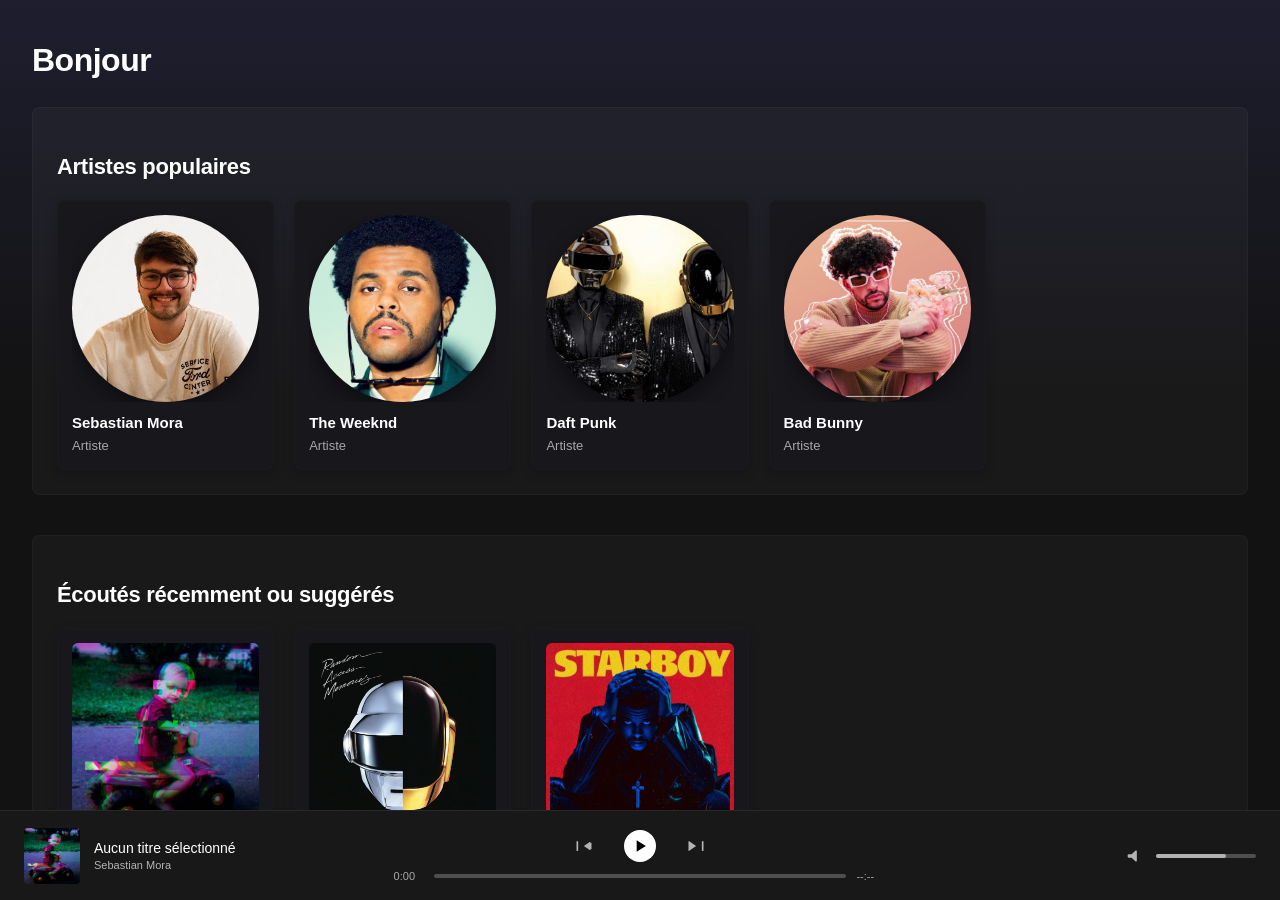
==== commit 51cfaeb3: "Add files via upload" ====
--- a/index.html
+++ b/index.html
@@ -62,7 +62,7 @@
             </div>
 
             <div class="home-shelf">
-                <h3 class="shelf-title">&#00c9;cout&#233;s r&#233;cemment ou sugg&#233;r&#233;s</h3>
+                <h3 class="shelf-title">&#201;cout&#233;s r&#233;cemment ou sugg&#233;r&#233;s</h3>
                 <div class="grid-container">
                     
                     <div class="spotify-card album-square-card navigate-to-album">
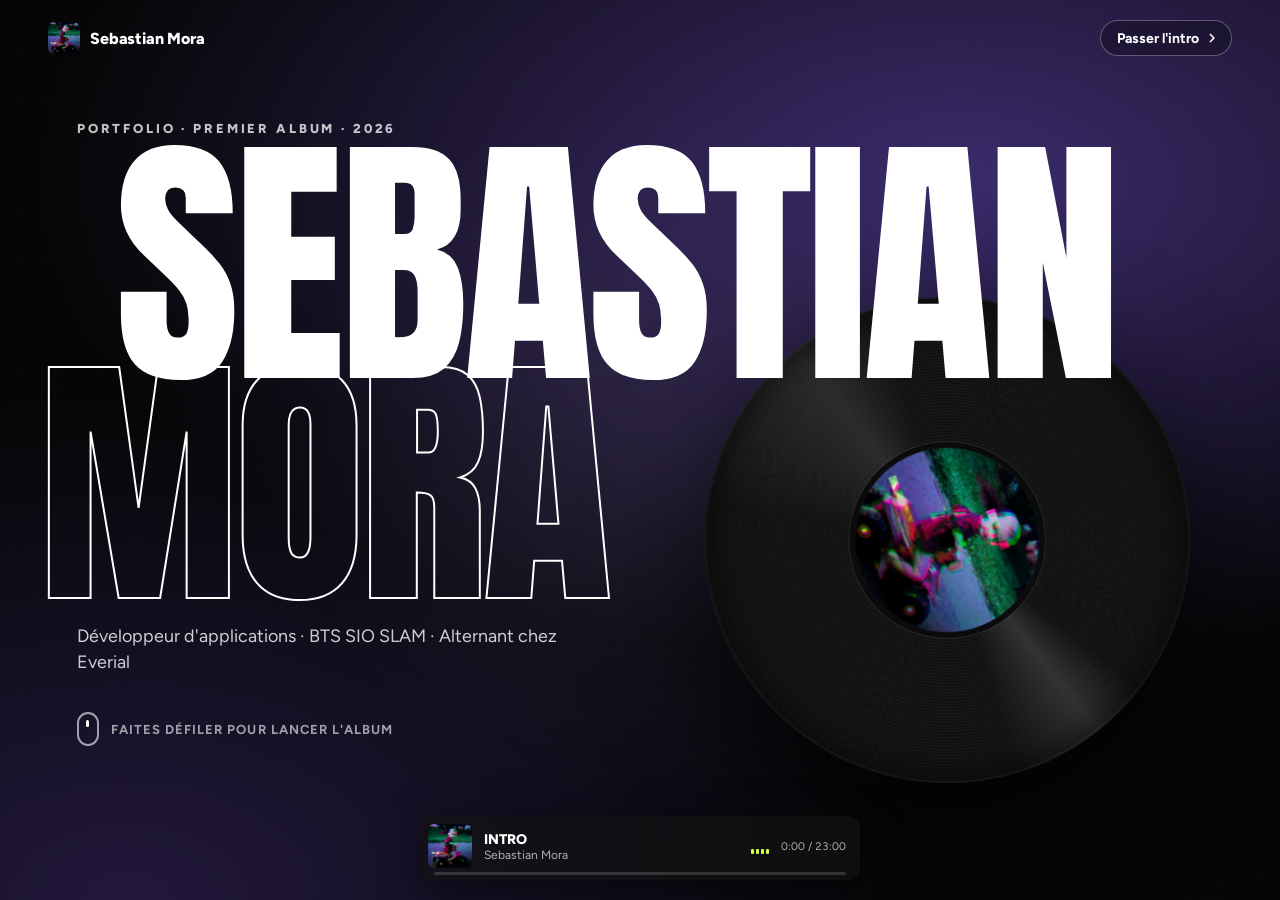
==== commit f751a371: "Ajoute une intro animée au scroll et une identité visuelle propre - Nouvelle intro plein écran (intr" ====
--- a/index.html
+++ b/index.html
@@ -2,303 +2,220 @@
 <html lang="fr">
 <head>
     <meta charset="utf-8">
-    <title>Spotify - Portfolio Edition</title>
-    <meta name="viewport" content="width=device-width, initial-scale=1.0, maximum-scale=1.0, user-scalable=no, shrink-to-fit=no">
+    <title>Sebastian Mora — Portfolio</title>
+    <meta name="viewport" content="width=device-width, initial-scale=1.0, viewport-fit=cover">
+    <meta name="description" content="Portfolio de Sebastian Mora — BTS SIO SLAM, alternant chez Everial.">
+    <meta name="theme-color" content="#000000">
     <link rel="icon" sizes="32x32" type="image/png" href="Images/Yodebebe.png">
+    <link rel="preconnect" href="https://fonts.googleapis.com">
+    <link rel="preconnect" href="https://fonts.gstatic.com" crossorigin>
+    <link href="https://fonts.googleapis.com/css2?family=Anton&family=Figtree:wght@400;500;600;700;800;900&display=swap" rel="stylesheet">
     <link rel="stylesheet" href="StyleAlbum.css">
+    <link rel="stylesheet" href="intro.css">
 </head>
 <body>
 
-    <div id="home-view" class="view-section home-gradient-bg">
-        <div class="home-content">
-            
-            <h2 class="home-main-title">Bonjour</h2>
-
-            <div class="home-shelf">
-                <h3 class="shelf-title">Artistes populaires</h3>
-                <div class="grid-container">
-                    
-                    <div class="spotify-card artist-circle-card navigate-to-album">
-                        <div class="card-image-wrap">
-                            <img src="Images/PhotoArtist.jpeg" alt="Sebastian Mora" class="card-img circle-img">
-                        </div>
-                        <div class="card-metadata">
-                            <span class="card-title-text">Sebastian Mora</span>
-                            <span class="card-sub-text">Artiste</span>
-                        </div>
-                    </div>
-
-                    <div class="spotify-card artist-circle-card">
-                        <div class="card-image-wrap">
-                            <img src="Images/The-WeekndArtist.png" alt="The Weeknd" class="card-img circle-img">
-                        </div>
-                        <div class="card-metadata">
-                            <span class="card-title-text">The Weeknd</span>
-                            <span class="card-sub-text">Artiste</span>
-                        </div>
-                    </div>
-
-                    <div class="spotify-card artist-circle-card">
-                        <div class="card-image-wrap">
-                            <img src="Images/DaftPunkArtist.png" alt="Daft Punk" class="card-img circle-img">
-                        </div>
-                        <div class="card-metadata">
-                            <span class="card-title-text">Daft Punk</span>
-                            <span class="card-sub-text">Artiste</span>
-                        </div>
-                    </div>
-
-                    <div class="spotify-card artist-circle-card">
-                        <div class="card-image-wrap">
-                            <img src="Images/BadBunnyArtist.png" alt="Bad Bunny" class="card-img circle-img">
-                        </div>
-                        <div class="card-metadata">
-                            <span class="card-title-text">Bad Bunny</span>
-                            <span class="card-sub-text">Artiste</span>
-                        </div>
-                    </div>
-
-                </div>
-            </div>
-
-            <div class="home-shelf">
-                <h3 class="shelf-title">&#201;cout&#233;s r&#233;cemment ou sugg&#233;r&#233;s</h3>
-                <div class="grid-container">
-                    
-                    <div class="spotify-card album-square-card navigate-to-album">
-                        <div class="card-image-wrap">
-                            <img src="Images/Yodebebe.png" alt="Portfolio Sebastian Mora" class="card-img">
-                            <button class="card-play-hover" aria-label="Lire le portfolio">
-                                <svg viewBox="0 0 24 24" width="24" height="24" fill="black"><path d="M8 5v14l11-7z"/></svg>
-                            </button>
-                        </div>
-                        <div class="card-metadata">
-                            <span class="card-title-text">PORTFOLIO</span>
-                            <span class="card-sub-text">Sebastian Mora</span>
-                        </div>
-                    </div>
-
-                    <div class="spotify-card album-square-card">
-                        <div class="card-image-wrap">
-                            <img src="Images/RandomAccessMemories.png" alt="Random Access Memories - Daft Punk" class="card-img">
-                        </div>
-                        <div class="card-metadata">
-                            <span class="card-title-text">Random Access Memories</span>
-                            <span class="card-sub-text">Daft Punk</span>
-                        </div>
-                    </div>
-
-                    <div class="spotify-card album-square-card">
-                        <div class="card-image-wrap">
-                            <img src="Images/Starboy.png" alt="Starboy - The Weeknd" class="card-img"> 
-                        </div>
-                        <div class="card-metadata">
-                            <span class="card-title-text">Starboy</span>
-                            <span class="card-sub-text">The Weeknd</span>
-                        </div>
-                    </div>
-
-                </div>
-            </div>
-
+    <!-- Écran de démarrage -->
+    <div class="splash" id="splash" aria-hidden="true">
+        <div class="splash-inner">
+            <img src="Images/Yodebebe.png" alt="">
+            <div class="eq splash-eq"><i></i><i></i><i></i><i></i></div>
+            <strong>Sebastian Mora</strong>
+            <span>Portfolio · BTS SIO SLAM</span>
         </div>
     </div>
 
-    <div id="album-view" class="view-section" style="display: none;">
-        <div class="left-content">
-            
-            <div class="top-nav-bar">
-                <button class="back-home-btn" id="btn-back-home" aria-label="Retour &#224; l'accueil">
-                    <svg viewBox="0 0 24 24" width="22" height="22" fill="currentColor"><path d="M15.41 16.59L10.83 12l4.58-4.59L14 6l-6 6 6 6 1.41-1.41z"/></svg>
+    <div class="app" id="app">
+
+        <!-- ============ BARRE LATÉRALE GAUCHE ============ -->
+        <aside class="sidebar" aria-label="Navigation principale">
+            <nav class="sb-block sb-nav">
+                <a href="#/home" class="sb-link" data-route="home" data-nav="home">
+                    <span class="ico-off" data-icon="home"></span><span class="ico-on" data-icon="homeFill"></span>
                     Accueil
+                </a>
+                <a href="#/search" class="sb-link" data-route="search" data-nav="search">
+                    <span data-icon="search"></span>
+                    Rechercher
+                </a>
+            </nav>
+
+            <section class="sb-block sb-library">
+                <header class="lib-head">
+                    <span class="lib-title"><span data-icon="library"></span> Bibliothèque</span>
+                </header>
+                <div class="chips" id="lib-chips">
+                    <button class="chip" data-filter="album">Albums</button>
+                    <button class="chip" data-filter="artist">Artistes</button>
+                    <button class="chip" data-filter="playlist">Playlists</button>
+                </div>
+                <ul class="lib-list" id="lib-list"></ul>
+            </section>
+        </aside>
+
+        <!-- ============ ZONE PRINCIPALE ============ -->
+        <main class="main" id="main" data-view="home">
+            <div class="main-bg" id="main-bg" aria-hidden="true"></div>
+
+            <header class="topbar" id="topbar">
+                <div class="topbar-bg" id="topbar-bg"></div>
+                <div class="nav-arrows">
+                    <button class="round-btn" id="nav-back" aria-label="Retour" data-icon="chevLeft"></button>
+                    <button class="round-btn" id="nav-fwd" aria-label="Suivant" data-icon="chevRight"></button>
+                </div>
+
+                <div class="topbar-sticky" id="topbar-sticky">
+                    <button class="play-btn sm" id="topbar-play" aria-label="Lecture" data-play-ctx="album"></button>
+                    <span class="topbar-title" id="topbar-title"></span>
+                </div>
+
+                <label class="search-box" id="search-box">
+                    <span data-icon="search"></span>
+                    <input type="search" id="search-input" placeholder="Que souhaitez-vous écouter ?" autocomplete="off" aria-label="Rechercher dans le portfolio">
+                    <kbd>/</kbd>
+                </label>
+
+                <div class="topbar-right">
+                    <a class="pill-btn" href="Images/Mon_CV.pdf" target="_blank" rel="noopener">
+                        <span data-icon="download"></span> Mon CV
+                    </a>
+                    <a href="#/artist" data-route="artist" class="avatar-btn" aria-label="Profil de Sebastian Mora">
+                        <img src="Images/PhotoArtist.jpeg" alt="">
+                    </a>
+                </div>
+            </header>
+
+            <div class="view" id="view"></div>
+        </main>
+
+        <!-- ============ VUE EN LECTURE (PANNEAU DROIT) ============ -->
+        <aside class="np" id="np" aria-label="Vue En lecture" aria-hidden="true">
+            <div class="np-head">
+                <button class="icon-btn np-collapse" id="np-collapse" aria-label="Réduire" data-icon="chevDown"></button>
+                <a href="#/album" data-route="album" class="np-context" id="np-context">PORTFOLIO</a>
+                <button class="icon-btn" id="np-close" aria-label="Fermer le panneau" data-icon="close"></button>
+            </div>
+
+            <div class="np-scroll" id="np-scroll">
+                <div class="np-hero" id="np-hero">
+                    <div class="np-hero-glow"></div>
+                    <div class="np-hero-img" id="np-hero-img"></div>
+                    <canvas class="np-viz" id="np-viz" aria-hidden="true"></canvas>
+                </div>
+
+                <div class="np-titleline">
+                    <div class="np-titles">
+                        <h2 id="np-title">Section</h2>
+                        <p id="np-sub">Sélectionnez une section pour afficher les détails ici.</p>
+                    </div>
+                    <button class="icon-btn like-btn big" id="np-like" aria-label="Ajouter aux titres likés"></button>
+                </div>
+
+                <!-- Contrôles (mobile uniquement) -->
+                <div class="np-controls">
+                    <div class="pl-progress">
+                        <span class="time" data-time-cur>0:00</span>
+                        <div class="slider" data-progress><div class="slider-track"><div class="slider-fill"></div></div><div class="slider-thumb"></div></div>
+                        <span class="time" data-time-total>--:--</span>
+                    </div>
+                    <div class="np-ctrl-btns">
+                        <button class="icon-btn toggle" data-action="shuffle" aria-label="Lecture aléatoire" data-icon="shuffle"></button>
+                        <button class="icon-btn" data-action="prev" aria-label="Précédent" data-icon="prev"></button>
+                        <button class="pl-play xl" data-play-toggle aria-label="Lecture"></button>
+                        <button class="icon-btn" data-action="next" aria-label="Suivant" data-icon="next"></button>
+                        <button class="icon-btn toggle" data-action="repeat" aria-label="Répéter" data-icon="repeat"></button>
+                    </div>
+                </div>
+
+                <section class="np-card np-lyrics" id="np-lyrics" data-route="lyrics" role="link" tabindex="0">
+                    <header><h3>Aperçu des paroles</h3><span class="ly-open">Afficher les paroles</span></header>
+                    <div id="np-lyrics-lines"></div>
+                </section>
+
+                <section class="np-card np-about">
+                    <h3>À propos</h3>
+                    <div id="np-desc" class="rich"><p>Sélectionnez une section pour afficher les détails ici.</p></div>
+                </section>
+
+                <section class="np-card np-next">
+                    <header><h3>Suivant dans la file</h3><a href="#/album" data-route="album">Ouvrir l'album</a></header>
+                    <div id="np-next"></div>
+                </section>
+
+                <section class="np-card np-artist">
+                    <div class="np-artist-img"><img src="Images/PhotoArtist.jpeg" alt="Sebastian Mora"><span>À propos de l'artiste</span></div>
+                    <div class="np-artist-body">
+                        <a href="#/artist" data-route="artist" class="np-artist-name">Sebastian Mora</a>
+                        <div class="np-artist-row">
+                            <span class="muted">BTS SIO SLAM · Alternant chez Everial</span>
+                            <button class="outline-btn" data-follow>Suivre</button>
+                        </div>
+                        <p class="muted small">24 ans, étudiant à Nexa Digital School. Passionné par la résolution de problèmes complexes et la conception d'outils concrets.</p>
+                    </div>
+                </section>
+            </div>
+        </aside>
+
+        <!-- ============ LECTEUR ============ -->
+        <footer class="player" id="player">
+            <div class="pl-left">
+                <button class="pl-cover-btn" id="pl-open" aria-label="Afficher la vue En lecture">
+                    <img id="pl-cover" src="Images/Yodebebe.png" alt="">
+                    <span class="pl-cover-expand" data-icon="chevUp"></span>
                 </button>
-            </div>
-
-            <div class="banner">
-                <img src="Images/Yodebebe.png" alt="Couverture Album Portfolio" class="album-Image">
-                <div class="text-content">
-                    <span class="type">Album</span>
-                    <h1 class="title">PORTFOLIO</h1>
-                    <div class="footer-info">
-                        <img src="Images/PhotoArtist.jpeg" alt="Sebastian Mora" class="artist-thumb">
-                        <span class="artist-name" id="btn-restore-album" style="cursor:pointer; text-decoration:underline;">Sebastian Mora</span>
-                        <span class="details"> &#8226; 2026 &#8226; 6 Tracks &#8226; 21 min 15 s</span>
-                    </div>
-                </div>
-            </div>
-
-            <div class="action-bar">
-                <div class="left-actions">
-                    <button class="play-btn" id="btn-master-play" aria-label="Lecture">
-                        <svg id="master-play-icon" viewBox="0 0 24 24" width="28" height="28" fill="black">
-                            <path d="M8 5v14l11-7z"/>
-                        </svg>
-                    </button>
-                    <button class="icon-btn circle-btn" aria-label="Ajouter">
-                        <svg viewBox="0 0 24 24" width="20" height="20" fill="currentColor"><path d="M11.25 12.75V19h1.5v-6.25H19v-1.5h-6.25V5h-1.5v6.25H5v1.5h6.25z"/></svg>
-                    </button>
-                    <button class="icon-btn dots-btn" aria-label="Plus d'options">
-                        <svg viewBox="0 0 24 24" width="24" height="24" fill="currentColor"><path d="M4.5 13.5a1.5 1.5 0 100-3 1.5 1.5 0 000 3zm7.5 0a1.5 1.5 0 100-3 1.5 1.5 0 000 3zm7.5 0a1.5 1.5 0 100-3 1.5 1.5 0 000 3z"/></svg>
-                    </button>
-                </div>
-                <div class="right-actions">
-                    <span class="list-text">Liste</span>
-                    <svg viewBox="0 0 24 24" width="16" height="16" fill="currentColor"><path d="M3 22a1 1 0 110-2h18a1 1 0 110 2H3zm0-9a1 1 0 110-2h18a1 1 0 110 2H3zm0-9a1 1 0 110-2h18a1 1 0 110 2H3z"/></svg>
-                </div>
-            </div>
-
-            <div class="tracklist-header">
-                <div class="col-num">#</div>
-                <div class="col-title">Titre</div>
-                <div class="col-duration">
-                    <svg viewBox="0 0 16 16" width="16" height="16" fill="currentColor"><path d="M8 1.5a6.5 6.5 0 100 13 6.5 6.5 0 000-13zM0 8a8 8 0 1116 0A8 8 0 010 8zm8.5-4.75a.75.75 0 00-1.5 0V8.5a.75.75 0 00.34.62l3.25 2a.75.75 0 10.82-1.24l-2.91-1.79V3.25z"/></svg>
-                </div>
-            </div>
-
-            <div class="portfolio-list">
-                
-                <div id="track-1" class="track-row" data-track-id="1" role="button" tabindex="0">
-                    <div class="col-num">
-                        <span class="num-text">1</span>
-                        <svg class="play-icon-row" viewBox="0 0 24 24" width="14" height="14" fill="currentColor"><path d="M7.05 3.606l13.49 7.788a.7.7 0 010 1.212L7.05 20.394A.7.7 0 016 19.788V4.212a.7.7 0 011.05-.606z"/></svg>
-                    </div>
-                    <div class="col-title">
-                        <div class="main-text">PARCOURS</div>
-                        <div class="sub-text">Mon exp&#233;rience, formations, qui suis-je?</div>
-                    </div>
-                    <div class="col-duration">3:57</div>
-                </div>
-
-                <div id="track-2" class="track-row" data-track-id="2" role="button" tabindex="0">
-                    <div class="col-num">
-                        <span class="num-text">2</span>
-                        <svg class="play-icon-row" viewBox="0 0 24 24" width="14" height="14" fill="currentColor"><path d="M7.05 3.606l13.49 7.788a.7.7 0 010 1.212L7.05 20.394A.7.7 0 016 19.788V4.212a.7.7 0 011.05-.606z"/></svg>
-                    </div>
-                    <div class="col-title">
-                        <div class="main-text">ENTREPRISE</div>
-                        <div class="sub-text">Alternant chez Everial</div>
-                    </div>
-                    <div class="col-duration">3:44</div>
-                </div>
-
-                <div id="track-3" class="track-row" data-track-id="3" role="button" tabindex="0">
-                    <div class="col-num">
-                        <span class="num-text">3</span>
-                        <svg class="play-icon-row" viewBox="0 0 24 24" width="14" height="14" fill="currentColor"><path d="M7.05 3.606l13.49 7.788a.7.7 0 010 1.212L7.05 20.394A.7.7 0 016 19.788V4.212a.7.7 0 011.05-.606z"/></svg>
-                    </div>
-                    <div class="col-title">
-                        <div class="main-text">COMP&#201;TENCES</div>
-                        <div class="sub-text">Tech stack, langages et outils ma&#238;tris&#233;s</div>
-                    </div>
-                    <div class="col-duration">3:36</div>
-                </div>
-
-                <div id="track-4" class="track-row" data-track-id="4" role="button" tabindex="0">
-                    <div class="col-num">
-                        <span class="num-text">4</span>
-                        <svg class="play-icon-row" viewBox="0 0 24 24" width="14" height="14" fill="currentColor"><path d="M7.05 3.606l13.49 7.788a.7.7 0 010 1.212L7.05 20.394A.7.7 0 016 19.788V4.212a.7.7 0 011.05-.606z"/></svg>
-                    </div>
-                    <div class="col-title">
-                        <div class="main-text"><span class="explicit-badge">E</span> PROJETS</div>
-                        <div class="sub-text">Projets d'&#233;cole (Kuzco, Kahoot, Tier List) et Everial</div>
-                    </div>
-                    <div class="col-duration">3:33</div>
-                </div>
-
-                <div id="track-5" class="track-row" data-track-id="5" role="button" tabindex="0">
-                    <div class="col-num">
-                        <span class="num-text">5</span>
-                        <svg class="play-icon-row" viewBox="0 0 24 24" width="14" height="14" fill="currentColor"><path d="M7.05 3.606l13.49 7.788a.7.7 0 010 1.212L7.05 20.394A.7.7 0 016 19.788V4.212a.7.7 0 011.05-.606z"/></svg>
-                    </div>
-                    <div class="col-title">
-                        <div class="main-text">VEILLE TECHNO</div>
-                        <div class="sub-text">Sujets d'actualit&#233;, articles et innovations</div>
-                    </div>
-                    <div class="col-duration">3:20</div>
-                </div>
-
-                <div id="track-6" class="track-row" data-track-id="6" role="button" tabindex="0">
-                    <div class="col-num">
-                        <span class="num-text">6</span>
-                        <svg class="play-icon-row" viewBox="0 0 24 24" width="14" height="14" fill="currentColor"><path d="M7.05 3.606l13.49 7.788a.7.7 0 010 1.212L7.05 20.394A.7.7 0 016 19.788V4.212a.7.7 0 011.05-.606z"/></svg>
-                    </div>
-                    <div class="col-title">
-                        <div class="main-text">TABLEAU DE SYNTH&#200;SE</div>
-                        <div class="sub-text">Document officiel E5 - R&#233;alisations professionnelles</div>
-                    </div>
-                    <div class="col-duration">3:05</div>
-                </div>
-
-                <div id="track-7" class="track-row" data-track-id="7" role="button" tabindex="0">
-                    <div class="col-num">
-                        <span class="num-text">7</span>
-                        <svg class="play-icon-row" viewBox="0 0 24 24" width="14" height="14" fill="currentColor"><path d="M7.05 3.606l13.49 7.788a.7.7 0 010 1.212L7.05 20.394A.7.7 0 016 19.788V4.212a.7.7 0 011.05-.606z"/></svg>
-                    </div>
-                    <div class="col-title">
-                        <div class="main-text">CV</div>
-                        <div class="sub-text">Mon Curriculum Vitae</div>
-                    </div>
-                    <div class="col-duration">1:45</div>
-                </div>
-
-            </div>
-        </div>
+                <div class="pl-text">
+                    <div class="pl-title" id="pl-title">Aucun titre sélectionné</div>
+                    <a href="#/artist" data-route="artist" class="pl-sub" id="pl-sub">Sebastian Mora</a>
+                </div>
+                <button class="icon-btn like-btn" id="pl-like" aria-label="Ajouter aux titres likés"></button>
+                <div class="eq pl-eq" aria-hidden="true"><i></i><i></i><i></i><i></i></div>
+            </div>
+
+            <div class="pl-center">
+                <div class="pl-buttons">
+                    <button class="icon-btn toggle" data-action="shuffle" aria-label="Lecture aléatoire" data-icon="shuffle"></button>
+                    <button class="icon-btn" data-action="prev" aria-label="Titre précédent" data-icon="prev"></button>
+                    <button class="pl-play" data-play-toggle aria-label="Lecture"></button>
+                    <button class="icon-btn" data-action="next" aria-label="Titre suivant" data-icon="next"></button>
+                    <button class="icon-btn toggle" data-action="repeat" aria-label="Répéter" data-icon="repeat"></button>
+                </div>
+                <div class="pl-progress">
+                    <span class="time" data-time-cur>0:00</span>
+                    <div class="slider" data-progress><div class="slider-track"><div class="slider-fill"></div></div><div class="slider-thumb"></div></div>
+                    <span class="time" data-time-total>--:--</span>
+                </div>
+            </div>
+
+            <div class="pl-right">
+                <button class="icon-btn toggle" id="btn-sound" aria-label="Musique d'ambiance" title="Musique d'ambiance" data-icon="note"></button>
+                <button class="icon-btn toggle" id="btn-lyrics" aria-label="Paroles" title="Paroles" data-icon="mic"></button>
+                <button class="icon-btn toggle" id="btn-np" aria-label="Vue En lecture" title="Vue En lecture" data-icon="np"></button>
+                <button class="icon-btn" id="btn-mute" aria-label="Couper le son"></button>
+                <div class="slider vol" id="volume"><div class="slider-track"><div class="slider-fill"></div></div><div class="slider-thumb"></div></div>
+            </div>
+
+            <button class="pl-play mobile-play" data-play-toggle aria-label="Lecture"></button>
+            <div class="pl-mobile-progress" data-progress><div class="slider-fill"></div></div>
+        </footer>
+
+        <!-- ============ NAVIGATION MOBILE ============ -->
+        <nav class="mobile-nav" aria-label="Navigation mobile">
+            <a href="#/home" data-route="home" data-nav="home"><span class="ico-off" data-icon="home"></span><span class="ico-on" data-icon="homeFill"></span>Accueil</a>
+            <a href="#/search" data-route="search" data-nav="search"><span data-icon="search"></span>Rechercher</a>
+            <a href="#/library" data-route="library" data-nav="library"><span data-icon="library"></span>Bibliothèque</a>
+        </nav>
     </div>
 
-    <div class="sidebar-panel" id="sidebarPanel">
-        <div class="sidebar-header">
-            <span id="sidebarSubTitle" class="sidebar-sub-title">D&#233;tails</span>
-            <button class="close-btn" id="btn-close-sidebar" aria-label="Fermer le panneau">&#215;</button>
-        </div>
-        <div class="sidebar-card">
-            <h2 id="sidebarTitle" class="sidebar-main-title">Section</h2>
-        </div>
-        <div class="sidebar-body">
-            <h3>&#192; propos</h3>
-            <p id="sidebarDescription">S&#233;lectionnez une section pour afficher les d&#233;tails ici.</p>
-        </div>
+    <div class="toast" id="toast" role="status" aria-live="polite"></div>
+    <div class="ctx-menu" id="ctx-menu" role="menu"></div>
+    <div class="recap" id="recap" aria-hidden="true" role="dialog" aria-label="Récap 2026"></div>
+    <div class="lightbox" id="lightbox" aria-hidden="true">
+        <button class="icon-btn lightbox-close" aria-label="Fermer" data-icon="close"></button>
+        <img id="lightbox-img" alt="">
+        <p id="lightbox-cap"></p>
     </div>
 
-    <div class="spotify-player-bar">
-        <div class="player-track-info" id="btn-restore-player" style="cursor: pointer;">
-            <img src="Images/Yodebebe.png" alt="Miniature" class="player-mini-cover">
-            <div class="player-text">
-                <div id="player-current-title" class="player-title">Aucun titre s&#233;lectionn&#233;</div>
-                <div id="player-current-sub" class="player-artist">Sebastian Mora</div>
-            </div>
-        </div>
-
-        <div class="player-controls">
-            <div class="control-buttons">
-                <button class="player-icon-btn" id="btn-player-prev" aria-label="Titre pr&#233;c&#233;dent">
-                    <svg viewBox="0 0 24 24" width="20" height="20" fill="currentColor"><path d="M11.83 12l7.83 5.48a1 1 0 011.34-1.48V8a1 1 0 01-1.34-1.48zM3 7a1 1 0 012 0v10a1 1 0 01-2 0z"/></svg>
-                </button>
-                <button class="player-play-btn" id="btn-player-play" aria-label="Lecture">
-                    <svg id="player-play-icon" viewBox="0 0 24 24" width="20" height="20" fill="black">
-                        <path d="M8 5v14l11-7z"/>
-                    </svg>
-                </button>
-                <button class="player-icon-btn" id="btn-player-next" aria-label="Titre suivant">
-                    <svg viewBox="0 0 24 24" width="20" height="20" fill="currentColor"><path d="M12.17 12L4.34 6.52A1 1 0 003 8v8a1 1 0 001.34 1.48zM19 7a1 1 0 012 0v10a1 1 0 01-2 0z"/></svg>
-                </button>
-            </div>
-            <div class="playback-bar">
-                <span id="progress-time-current" class="time-text">0:00</span>
-                <div class="progress-bar-container">
-                    <div id="player-progress" class="progress-bar-fill"></div>
-                </div>
-                <span id="progress-time-total" class="time-text">--:--</span>
-            </div>
-        </div>
-
-        <div class="player-volume-zone">
-            <svg viewBox="0 0 24 24" width="20" height="20" fill="#b3b3b3"><path d="M11.25 5.586L6.664 10H3a1 1 0 00-1 1v2a1 1 0 001 1h3.664l4.586 4.414A1 1 0 0013 17.707V6.293a1 1 0 00-1.75-.707z"/></svg>
-            <div class="volume-bar-container">
-                <div class="volume-bar-fill"></div>
-            </div>
-        </div>
-    </div>
-
-    <script src="app.js" defer></script>
+    <script src="app.js" charset="utf-8" defer></script>
+    <script src="intro.js" charset="utf-8" defer></script>
 </body>
 </html>
--- a/StyleAlbum.css
+++ b/StyleAlbum.css
@@ -1,948 +1,1583 @@
-/* Base de la page */
-html, body {
-    background-color: #121212;
-    margin: 0;
-    padding: 0;
-    font-family: 'Segoe UI', Roboto, sans-serif;
-    height: 100vh;
-    height: 100dvh; /* Hauteur dynamique pour mobile */
-    width: 100vw;
-    overflow: hidden;
-}
-
-.main-container {
-    display: block;
-    width: 100%;
-    height: calc(100vh - 90px); 
-    height: calc(100dvh - 90px);
-}
-
-/* Zone dynamique des pages - Le dégradé immersif global est appliqué ici */
-.view-section {
-    width: 100%;
-    height: calc(100vh - 90px);
-    height: calc(100dvh - 90px);
-    overflow-y: auto;
-    box-sizing: border-box;
-    -webkit-overflow-scrolling: touch;
-    background: linear-gradient(to bottom, #1e1e2f 0%, #121212 50%);
-}
-
-.left-content {
-    width: 100%;
-    height: 100%;
-}
-
-/* 0. Partie Page d'accueil (Ajustée pour occuper tout l'espace disponible) */
-.home-content {
-    padding: 32px;
-    max-width: 1400px; /* Légèrement élargi pour un rendu plus aéré sur grand écran */
-    margin: 0 auto;
-    box-sizing: border-box;
-}
-
-.home-main-title {
-    color: white;
-    font-size: 32px;
-    font-weight: 700;
-    margin-top: 10px;
-    margin-bottom: 28px;
-    letter-spacing: -0.5px;
-}
-
-.home-shelf {
-    margin-bottom: 40px;
-    background: rgba(255, 255, 255, 0.03);
-    padding: 24px;
-    border-radius: 8px;
-    border: 1px solid rgba(255, 255, 255, 0.03);
-}
-
-.shelf-title {
-    color: white;
-    font-size: 22px;
-    font-weight: 700;
-    margin-bottom: 20px;
-    letter-spacing: -0.3px;
-}
-
-.grid-container {
-    display: grid;
-    grid-template-columns: repeat(auto-fill, minmax(180px, 1fr));
-    gap: 20px;
-}
-
-/* Cartes Spotify au look moderne */
-.spotify-card {
-    background: #17171c;
-    padding: 14px;
-    border-radius: 8px;
-    cursor: pointer;
-    transition: background-color 0.3s ease, transform 0.3s ease, box-shadow 0.3s ease;
-    position: relative;
-    border: 1px solid rgba(255, 255, 255, 0.01);
-    box-shadow: 0 4px 12px rgba(0, 0, 0, 0.2);
-    min-width: 0; 
-    width: 100%;
-    box-sizing: border-box;
-}
-
-.spotify-card:hover {
-    background: #22222e;
-    transform: translateY(-4px);
-    box-shadow: 0 8px 24px rgba(0, 0, 0, 0.4);
-}
-
-.card-image-wrap {
-    width: 100%;
-    aspect-ratio: 1 / 1; /* Crée un carré parfait peu importe la largeur */
-    position: relative;
-    overflow: hidden;
-    margin-bottom: 12px;
-}
-
-.spotify-card .card-img {
-    width: 100%;
-    height: 100%;
-    object-fit: cover; /* Recadre proprement l'image sans l'écraser */
-    display: block;
-}
-
-.card-img {
-    width: 100%;
-    height: 100%;
-    object-fit: cover;
-    border-radius: 6px;
-    box-shadow: 0 8px 20px rgba(0,0,0,0.4);
-    transition: transform 0.3s ease;
-}
-
-/* Effet de zoom sur l'image au survol de la carte */
-.spotify-card:hover .card-img {
-    transform: scale(1.04);
-}
-
-.circle-img {
-    border-radius: 50%;
-}
-
-
-
-.card-metadata {
-    display: flex;
-    flex-direction: column;
-}
-
-.card-title-text {
-    color: white;
-    font-size: 15px;
-    font-weight: 700;
-    overflow: hidden;
-    text-overflow: ellipsis;
-    white-space: nowrap;
-}
-
-.card-sub-text {
-    color: #a7a7a7;
-    font-size: 13px;
-    margin-top: 6px;
-    line-height: 1.4;
-}
-
-/* Bouton play vert au survol sur PC */
-.card-play-hover {
-    position: absolute;
-    bottom: 12px;
-    right: 12px;
-    width: 48px;
-    height: 48px;
-    border-radius: 50%;
-    background: #1ed760;
-    border: none;
-    display: flex;
-    align-items: center;
-    justify-content: center;
-    opacity: 0;
-    transform: translateY(8px);
-    transition: all 0.3s cubic-bezier(0.3, 0, 0, 1);
-    box-shadow: 0 8px 16px rgba(0,0,0,0.4);
-    z-index: 2;
-}
-
-.spotify-card:hover .card-play-hover {
-    opacity: 1;
-    transform: translateY(0);
-}
-
-.card-play-hover:hover {
-    transform: scale(1.06);
-    background: #1fdf64;
-}
-
-/* Barre de navigation haute */
-.top-nav-bar {
-    padding: 16px 32px;
-    background-color: transparent; /* Mis en transparent pour laisser voir le dégradé de fond */
-}
-
-.back-home-btn {
-    background: rgba(255,255,255,0.08);
-    border: none;
-    color: white;
-    padding: 8px 18px;
-    border-radius: 20px;
-    cursor: pointer;
-    font-weight: 700;
-    font-size: 14px;
-    display: inline-flex;
-    align-items: center;
-    gap: 6px;
-    transition: transform 0.2s ease, background-color 0.2s;
-}
-.back-home-btn:hover {
-    transform: scale(1.04);
-    background: rgba(255,255,255,0.15);
-}
-
-/* 1. Partie Bannière */
-.banner {
-    background: linear-gradient(transparent, rgba(0,0,0,0.6)), #b31942;
-    height: 280px;
-    display: flex;
-    align-items: flex-end;
-    padding: 20px 32px;
-    color: white;
-    box-sizing: border-box;
-}
-
-.album-Image {
-    width: 180px;
-    height: 180px;
-    box-shadow: 0 8px 40px rgba(0,0,0,0.6);
-    margin-right: 24px;
-    object-fit: cover;
-}
-
-.text-content {
-    display: flex;
-    flex-direction: column;
-}
-
-.type {
-    font-size: 13px;
-    font-weight: bold;
-    text-transform: uppercase;
-}
-
-.title {
-    font-size: 72px;
-    margin: 4px 0;
-    font-weight: 900;
-    letter-spacing: -2px;
-}
-
-.footer-info {
-    display: flex;
-    align-items: center;
-    font-size: 14px;
-    font-weight: 600;
-}
-
-.artist-thumb {
-    width: 24px;
-    height: 24px;
-    border-radius: 50%;
-    margin-right: 8px;
-}
-
-.details {
-    opacity: 0.7;
-    margin-left: 4px;
-}
-
-/* 2. Partie Actions (Boutons) */
-.action-bar {
-    padding: 20px 32px;
-    display: flex;
-    justify-content: space-between;
-    align-items: center;
-}
-
-.left-actions {
-    display: flex;
-    align-items: center;
-    gap: 20px;
-}
-
-.play-btn {
-    width: 56px;
-    height: 56px;
-    border-radius: 50%;
-    background-color: #1ed760;
-    border: none;
-    display: flex;
-    justify-content: center;
-    align-items: center;
-    cursor: pointer;
-    transition: transform 0.1s ease;
-}
-.play-btn:hover { transform: scale(1.05); }
-
-.icon-btn {
-    background: none;
-    border: none;
-    color: #b3b3b3;
-    cursor: pointer;
-    display: flex;
-    align-items: center;
-    justify-content: center;
-}
-.icon-btn:hover { color: #ffffff; }
-
-.circle-btn {
-    border: 1px solid #b3b3b3;
-    border-radius: 50%;
-    width: 32px;
-    height: 32px;
-}
-.circle-btn:hover { border-color: #ffffff; }
-
-.right-actions {
-    display: flex;
-    align-items: center;
-    gap: 8px;
-    color: #b3b3b3;
-    font-size: 14px;
-    font-weight: bold;
-}
-
-/* 3. Partie Liste des titres */
-.tracklist-header {
-    display: flex;
-    align-items: center;
-    padding: 0 16px 8px 16px;
-    margin: 0 32px;
-    border-bottom: 1px solid rgba(255, 255, 255, 0.1);
-    color: #b3b3b3;
-    font-size: 12px;
-    text-transform: uppercase;
-}
-
-.portfolio-list {
-    margin: 10px 32px;
-}
-
-.track-row {
-    display: flex;
-    align-items: center;
-    padding: 8px 16px;
-    border-radius: 4px;
-    cursor: pointer;
-    user-select: none;
-    transition: background-color 0.2s ease;
-}
-
-.track-row:hover {
-    background-color: rgba(179, 25, 66, 0.2); 
-}
-
-.col-num {
-    width: 32px;
-    color: #b3b3b3;
-    font-size: 16px;
-    display: flex;
-    align-items: center;
-}
-
-.play-icon-row { display: none; color: #ffffff; }
-
-.track-row:hover .num-text { display: none; }
-.track-row:hover .play-icon-row { display: block; }
-
-.col-title {
-    flex: 1;
-    padding-left: 16px;
-}
-
-.main-text {
-    color: #ffffff;
-    font-size: 16px;
-    font-weight: 500;
-}
-
-.sub-text {
-    color: #b3b3b3;
-    font-size: 14px;
-    margin-top: 4px;
-}
-
-.track-row:hover .main-text,
-.track-row:hover .sub-text,
-.track-row:hover .col-num,
-.track-row:hover .col-duration {
-    color: #ffffff;
-}
-
-.col-duration {
-    color: #b3b3b3;
-    font-size: 14px;
-    text-align: right;
-}
-
-.explicit-badge {
-    background-color: #b3b3b3;
-    color: #121212;
-    font-size: 10px;
-    font-weight: bold;
-    padding: 1px 4px;
-    border-radius: 2px;
-    margin-right: 6px;
-}
-
-/* --- STRUCTURE RECTANGLES DE PROJETS INTERACTIFS --- */
-.projects-container {
-    display: flex;
-    flex-direction: column;
-    gap: 12px;
-    margin-top: 14px;
-    width: 100%;
-}
-
-.project-block {
-    background: rgba(255, 255, 255, 0.04);
-    border: 1px solid rgba(255, 255, 255, 0.08);
-    border-radius: 6px;
-    padding: 12px 16px;
-    transition: background-color 0.2s, border-color 0.2s;
-}
-
-.project-block:hover {
-    background: rgba(255, 255, 255, 0.08);
-    border-color: rgba(255, 255, 255, 0.15);
-}
-
-.project-header-click {
-    display: flex;
-    justify-content: space-between;
-    align-items: center;
-    cursor: pointer;
-    user-select: none;
-}
-
-.project-block-title {
-    color: #ffffff;
-    font-size: 14px;
-    font-weight: 600;
-    letter-spacing: 0.3px;
-}
-
-.project-arrow {
-    width: 16px;
-    height: 16px;
-    fill: #b3b3b3;
-    transition: transform 0.3s cubic-bezier(0.4, 0, 0.2, 1);
-}
-
-.project-block.open .project-arrow {
-    transform: rotate(180deg);
-    fill: #1ed760;
-}
-
-/* Flexbox pour la galerie d'images masquée par défaut */
-.project-gallery-flexbox {
-    display: none;
-    flex-wrap: wrap;
-    gap: 12px;
-    margin-top: 14px;
-    padding-top: 12px;
-    border-top: 1px solid rgba(255, 255, 255, 0.06);
-}
-
-.project-block.open .project-gallery-flexbox {
-    display: flex;
-}
-
-.project-photo-item {
-    width: calc(33.333% - 8px);
-    min-width: 140px;
-    aspect-ratio: 16/10;
-    border-radius: 4px;
-    overflow: hidden;
-    background-color: #000;
-    border: 1px solid rgba(255, 255, 255, 0.05);
-}
-
-.project-photo-item img {
-    width: 100%;
-    height: 100%;
-    object-fit: cover;
-    transition: transform 0.3s ease;
-}
-
-.project-photo-item:hover img {
-    transform: scale(1.05);
-}
-
-/* 4. Partie Panneau de détails (Sidebar) */
-.sidebar-panel {
-    position: fixed;
-    bottom: 90px; 
-    left: 0;
-    width: 100vw;
-    height: 0; 
-    opacity: 0;
-    background-color: #121212;
-    display: flex;
-    flex-direction: column;
-    box-sizing: border-box;
-    transition: height 0.4s cubic-bezier(0.3, 0, 0, 1), opacity 0.3s ease, visibility 0.3s;
-    z-index: 999; 
-    overflow-y: auto;
-    pointer-events: none; 
-    visibility: hidden;
-}
-
-.sidebar-panel.active {
-    height: 80vh;          
-    opacity: 1;
-    padding: 0 40px 40px 40px; 
-    border-top: 1px solid rgba(255, 255, 255, 0.1);
-    pointer-events: auto;
-    visibility: visible;
-}
-
-.sidebar-header {
-    display: flex;
-    justify-content: space-between;
-    align-items: center;
-    padding: 24px 0;
-}
-
-.sidebar-sub-title {
-    font-size: 16px;
-    font-weight: bold;
-    color: #b3b3b3;
-    text-transform: uppercase;
-}
-
-.close-btn {
-    background: none;
-    border: none;
-    color: #b3b3b3;
-    font-size: 32px;
-    cursor: pointer;
-}
-.close-btn:hover { color: #ffffff; }
-
-.sidebar-card {
-    height: 180px;
-    border-radius: 8px;
-    background: linear-gradient(to bottom, #434343 0%, #1c1c1c 100%);
-    display: flex;
-    align-items: flex-end;
-    padding: 30px;
-    box-sizing: border-box;
-    box-shadow: 0 8px 24px rgba(0,0,0,0.5);
-    background-size: cover;
-    background-position: center;
-    transition: background-image 0.2s ease;
-    flex-shrink: 0;
-}
-
-.sidebar-main-title {
-    color: white;
-    font-size: 48px;     
-    font-weight: 800;
-    margin: 0;
-    text-shadow: 0 2px 10px rgba(0,0,0,0.5);
-}
-
-.sidebar-body {
-    background-color: #240a10; 
-    border: 1px solid rgba(179, 25, 66, 0.3); 
-    margin-top: 24px;
-    padding: 30px;            
-    border-radius: 12px;       
-    box-shadow: 0 8px 24px rgba(0, 0, 0, 0.5); 
-}
-
-.sidebar-body h3 {
-    margin: 0 0 16px 0;
-    font-size: 14px;
-    color: #ffb3c1; 
-    text-transform: uppercase;
-    letter-spacing: 1.5px;
-}
-
-.sidebar-body p {
-    margin: 0;
-    font-size: 16px;      
-    color: #fce4e8; 
-    line-height: 1.8;
-}
-
-/* 5. Partie Lecteur audio du bas */
-.spotify-player-bar {
-    position: fixed;
-    bottom: 0;
-    left: 0;
-    width: 100vw;
-    height: 90px;
-    background-color: #181818;
-    border-top: 1px solid #282828;
-    display: flex;
-    flex-direction: row;
-    justify-content: space-between;
-    align-items: center;
-    padding: 0 24px;
-    box-sizing: border-box;
-    z-index: 9999; 
-}
-
-.player-track-info {
-    display: flex;
-    align-items: center;
-    width: 30%;
-    min-width: 180px;
-}
-
-.player-mini-cover {
-    width: 56px;
-    height: 56px;
-    border-radius: 4px;
-    object-fit: cover;
-    margin-right: 14px;
-}
-
-.player-text {
-    display: flex;
-    flex-direction: column;
-}
-
-.player-title {
-    color: #ffffff;
-    font-size: 14px;
-    font-weight: 500;
-}
-
-.player-artist {
-    color: #b3b3b3;
-    font-size: 11px;
-    margin-top: 3px;
-}
-
-.player-controls {
-    display: flex;
-    flex-direction: column;
-    align-items: center;
-    width: 40%;
-    max-width: 600px;
-}
-
-.control-buttons {
-    display: flex;
-    align-items: center;
-    gap: 24px;
-    margin-bottom: 8px;
-}
-
-.player-icon-btn {
-    background: none;
-    border: none;
-    color: #b3b3b3;
-    cursor: pointer;
-    display: flex;
-    align-items: center;
-    transition: color 0.2s ease;
-}
-.player-icon-btn:hover { color: #ffffff; }
-
-.player-play-btn {
-    width: 32px;
-    height: 32px;
-    border-radius: 50%;
-    background-color: #ffffff;
-    border: none;
-    display: flex;
-    justify-content: center;
-    align-items: center;
-    cursor: pointer;
-    transition: transform 0.1s ease;
-}
-.player-play-btn:hover { transform: scale(1.06); }
-
-.playback-bar {
-    display: flex;
-    align-items: center;
-    width: 100%;
-    gap: 10px;
-}
-
-.time-text {
-    color: #a7a7a7;
-    font-size: 11px;
-    min-width: 30px;
-}
-
-.progress-bar-container {
-    flex: 1;
-    height: 4px;
-    background-color: #4f4f4f;
-    border-radius: 2px;
-    cursor: pointer;
-    position: relative;
-}
-
-.progress-bar-fill {
-    height: 100%;
-    width: 0%;
-    background-color: #ffffff;
-    border-radius: 2px;
-}
-
-.progress-bar-container:hover .progress-bar-fill {
-    background-color: #1db954; 
-}
-
-.player-volume-zone {
-    display: flex;
-    align-items: center;
-    justify-content: flex-end;
-    width: 30%;
-    gap: 10px;
-}
-
-.volume-bar-container {
-    width: 100px;
-    height: 4px;
-    background-color: #4f4f4f;
-    border-radius: 2px;
-}
-
-.volume-bar-fill {
-    width: 70%;
-    height: 100%;
-    background-color: #b3b3b3;
-    border-radius: 2px;
-}
-.player-volume-zone:hover .volume-bar-fill {
-    background-color: #1db954;
-}
-
-/* 6. Partie Version Mobile (Smartphones) */
-@media screen and (max-width: 768px) {
-    
-    html, body {
-        overflow: hidden; 
-        height: 100dvh;
-    }
-
-    .main-container {
-        height: calc(100dvh - 90px);
-    }
-
-    .view-section {
-        height: calc(100dvh - 90px);
-        background: linear-gradient(to bottom, #1e1e2f 0%, #121212 60%);
-    }
-
-    .home-content {
-        padding: 16px;
-    }
-
-    .home-shelf {
-        padding: 16px;
-        margin-bottom: 24px;
-    }
-
-    .grid-container {
-    display: grid;
-    /* Crée des colonnes de taille identique (ex: 4 colonnes adaptatives) */
-    grid-template-columns: repeat(auto-fill, minmax(160px, 1fr));
-    gap: 16px;
-    }
-
-    .spotify-card {
-    background-color: #181818;
-    padding: 16px;
-    border-radius: 8px;
-    display: flex;
-    flex-direction: column;
-    height: 100%; /* Force toutes les cartes à s'aligner sur la plus haute de la ligne */
-    box-sizing: border-box;
-    }
-
-    .card-title-text {
-        font-size: 14px;
-    }
-
-    .top-nav-bar {
-        padding: 12px 16px;
-    }
-
-    .banner {
-        height: auto;
-        min-height: 120px;
-        flex-direction: row;
-        align-items: center;
-        padding: 15px;
-    }
-
-    .album-Image {
-        width: 75px;
-        height: 75px;
-        margin-right: 15px;
-        margin-bottom: 0;
-    }
-
-    .title {
-        font-size: 26px; 
-        letter-spacing: -1px;
-    }
-    
-    .footer-info .details { display: none; }
-    .action-bar { padding: 12px 16px; }
-    .portfolio-list { margin: 5px 16px; }
-    
-    .track-row { 
-        padding: 18px 10px; 
-        background-color: rgba(255, 255, 255, 0.03);
-        margin-bottom: 8px;
-        border-radius: 6px;
-        position: relative;
-        z-index: 5;
-        pointer-events: auto;
-    }
-    
-    .main-text { font-size: 15px; }
-    .sub-text { font-size: 12.5px; }
-    
-    .project-photo-item {
-        width: calc(50% - 6px); /* 2 colonnes sur mobile */
-    }
-
-    .sidebar-panel {
-        top: 0; 
-        bottom: 90px; 
-        height: 0; 
-        width: 100vw;
-    }
-
-    .sidebar-panel.active {
-        height: calc(100dvh - 90px);
-        padding: 15px;
-    }
-
-    .sidebar-header {
-        padding: 10px 0;
-        display: flex;
-        justify-content: space-between;
-        align-items: center;
-    }
-
-    .close-btn {
-        font-size: 38px; 
-        color: #ffffff;   
-        background-color: rgba(0,0,0,0.6); 
-        border-radius: 50%;
-        width: 44px;
-        height: 44px;
-        display: flex;
-        align-items: center;
-        justify-content: center;
-        line-height: 1;
-        border: none;
-        pointer-events: auto;
-    }
-
-    .sidebar-main-title { font-size: 22px; }
-    .sidebar-card { height: 100px; padding: 15px; }
-    .sidebar-body { padding: 18px; margin-top: 14px; }
-    .sidebar-body p { font-size: 14px; line-height: 1.6; }
-
-    .spotify-player-bar {
-        height: 90px;
-        padding: 0 12px;
-        display: flex;
-        flex-direction: row;
-        justify-content: space-between;
-        align-items: center;
-        background-color: #1c1c1c;
-        z-index: 99999; 
-    }
-
-    .player-track-info {
-        width: 45%; 
-        min-width: 110px;
-    }
-    
-    .player-mini-cover { width: 42px; height: 42px; }
-    .player-title { font-size: 12px; }
-
-    .player-controls {
-        width: 50%;
-        display: flex;
-        flex-direction: column;
-        align-items: center;
-    }
-
-    .control-buttons {
-        display: flex; 
-        flex-direction: row;
-        align-items: center;
-        justify-content: center;
-        gap: 18px; 
-        width: 100%;
-    }
-
-    .player-icon-btn {
-        display: flex; 
-        visibility: visible;
-        opacity: 1;
-        color: #ffffff; 
-        pointer-events: auto;
-    }
-    
-    .player-icon-btn svg {
-        width: 24px;
-        height: 24px;
-    }
-
-    .playback-bar, .tracklist-header { display: none; }
-}
-/* Style pour le bouton vert (Style Spotify) */
-.download-doc-btn {
-    background-color: #1ed760;
-    color: #000000;
-    border: none;
-    padding: 12px 24px;
-    font-size: 13px;
-    font-weight: 700;
-    border-radius: 20px;
-    cursor: pointer;
-    transition: transform 0.2s ease, background-color 0.2s;
-    display: inline-flex;
-    align-items: center;
-    letter-spacing: 0.5px;
-}
-
-.download-doc-btn:hover {
-    transform: scale(1.04);
-    background-color: #1fdf64;
-}
-
-/* Encadrement et style de l'image de l'aperçu */
-.pdf-preview-box {
-    margin-top: 10px;
-    max-width: 450px; /* Changé de 300px à 450px pour agrandir le document */
-    border-radius: 6px;
-    overflow: hidden;
-    border: 1px solid rgba(255, 255, 255, 0.1);
-    box-shadow: 0 4px 15px rgba(0,0,0,0.3);
-}
-
-.preview-doc-img {
-    width: 100%;
-    height: auto;
-    display: block;
-}+/* =====================================================================
+   PORTFOLIO — Sebastian Mora · édition « album »
+   ===================================================================== */
+
+:root {
+    --bg: #000;
+    --surface: #121212;
+    --elevated: #1f1f1f;
+    --highlight: #2a2a2a;
+    --card: #181818;
+    --text: #fff;
+    --sub: #b3b3b3;
+    --muted: #7c7c7c;
+    --green: #d4ff3f; /* couleur d'accent (lime) */
+    --green-hover: #e2ff7a;
+    --line: rgba(255, 255, 255, 0.1);
+    --radius: 8px;
+    --view-color: #4b3a78;
+    --track-color: #333;
+    --np-w: 360px;
+    --ease: cubic-bezier(0.3, 0, 0, 1);
+    color-scheme: dark;
+}
+
+*, *::before, *::after { box-sizing: border-box; }
+
+html, body {
+    margin: 0;
+    height: 100%;
+    background: var(--bg);
+    color: var(--text);
+    font-family: "Figtree", "Segoe UI", system-ui, -apple-system, sans-serif;
+    -webkit-font-smoothing: antialiased;
+    overflow: hidden;
+}
+
+button { font: inherit; color: inherit; }
+a { color: inherit; text-decoration: none; }
+img { display: block; }
+h1, h2, h3, h4 { margin: 0; }
+kbd {
+    display: inline-block;
+    background: var(--highlight);
+    border: 1px solid #3a3a3a;
+    border-radius: 4px;
+    padding: 0 6px;
+    font-family: inherit; font-weight: 600; font-size: 12px; line-height: 1.6;
+    color: var(--text);
+}
+:focus-visible { outline: 2px solid #fff; outline-offset: 2px; border-radius: 4px; }
+.muted { color: var(--sub); }
+.small { font-size: 13px; line-height: 1.5; }
+
+/* Scrollbars discrètes */
+* { scrollbar-width: thin; scrollbar-color: transparent transparent; }
+*:hover { scrollbar-color: rgba(255, 255, 255, 0.3) transparent; }
+::-webkit-scrollbar { width: 12px; height: 12px; }
+::-webkit-scrollbar-thumb { background: transparent; border: 3px solid transparent; background-clip: padding-box; border-radius: 8px; }
+:hover::-webkit-scrollbar-thumb { background-color: rgba(255, 255, 255, 0.3); }
+
+/* =====================================================================
+   LAYOUT
+   ===================================================================== */
+.app {
+    display: grid;
+    grid-template-areas: "side main np" "player player player";
+    grid-template-columns: 300px minmax(0, 1fr) auto;
+    grid-template-rows: minmax(0, 1fr) 72px;
+    column-gap: 0;
+    row-gap: 8px;
+    padding: 8px 8px 0;
+    height: 100vh;
+    height: 100dvh;
+}
+
+/* =====================================================================
+   SIDEBAR
+   ===================================================================== */
+.sidebar {
+    grid-area: side;
+    display: flex;
+    flex-direction: column;
+    gap: 8px;
+    min-height: 0;
+    margin-right: 8px;
+}
+.sb-block { background: var(--surface); border-radius: var(--radius); }
+.sb-nav { padding: 8px 12px; }
+.sb-link {
+    display: flex;
+    align-items: center;
+    gap: 20px;
+    padding: 12px;
+    color: var(--sub);
+    font-weight: 700;
+    font-size: 16px;
+    transition: color 0.2s;
+}
+.sb-link:hover, .sb-link.active { color: var(--text); }
+.ico-on[data-icon] { display: none; }
+.active > .ico-on[data-icon] { display: inline-grid; }
+.active > .ico-off[data-icon] { display: none; }
+[data-icon] { display: inline-grid; place-items: center; }
+
+.sb-library { flex: 1; min-height: 0; display: flex; flex-direction: column; }
+.lib-head { padding: 16px 16px 8px; }
+.lib-title { display: flex; align-items: center; gap: 12px; color: var(--sub); font-weight: 700; }
+.chips, .home-chips { display: flex; gap: 8px; flex-wrap: wrap; }
+.chips { padding: 8px 16px 12px; }
+.chip {
+    background: var(--highlight);
+    border: 0;
+    border-radius: 32px;
+    padding: 6px 12px;
+    font-size: 14px;
+    cursor: pointer;
+    transition: background 0.2s, color 0.2s, transform 0.2s;
+}
+.chip:hover { background: #333; }
+.chip:active { transform: scale(0.96); }
+.chip.active { background: var(--text); color: #000; }
+
+.lib-list { list-style: none; margin: 0; padding: 0 8px 8px; overflow-y: auto; flex: 1; }
+.lib-item {
+    display: grid;
+    grid-template-columns: 48px minmax(0, 1fr) auto;
+    align-items: center;
+    gap: 12px;
+    padding: 8px;
+    border-radius: 6px;
+    cursor: pointer;
+    transition: background 0.2s;
+}
+.lib-item:hover { background: #1a1a1a; }
+.lib-item.is-active { background: #232323; }
+.lib-item img { width: 48px; height: 48px; object-fit: cover; border-radius: 4px; }
+.lib-item img.circle { border-radius: 50%; }
+.lib-text { min-width: 0; display: flex; flex-direction: column; gap: 2px; }
+.lib-name { font-size: 15px; font-weight: 500; white-space: nowrap; overflow: hidden; text-overflow: ellipsis; }
+.lib-meta { font-size: 13px; color: var(--sub); white-space: nowrap; overflow: hidden; text-overflow: ellipsis; }
+.lib-speaker { color: var(--green); opacity: 0; transition: opacity 0.2s; }
+.lib-item.is-playing .lib-name { color: var(--green); }
+.lib-item.is-playing .lib-speaker { opacity: 1; }
+
+.liked-thumb {
+    width: 64px; height: 64px;
+    flex: none;
+    display: grid; place-items: center;
+    background: linear-gradient(135deg, #450af5, #8e8ee5 60%, #c4efd9);
+    color: #fff;
+}
+.liked-thumb.sm { width: 48px; height: 48px; border-radius: 4px; }
+
+/* =====================================================================
+   ZONE PRINCIPALE
+   ===================================================================== */
+.main {
+    grid-area: main;
+    position: relative;
+    background: var(--surface);
+    border-radius: var(--radius);
+    overflow-y: auto;
+    overflow-x: hidden;
+    isolation: isolate;
+}
+.main-bg {
+    position: absolute;
+    top: 0; left: 0; right: 0;
+    height: 340px;
+    background-color: var(--view-color);
+    transition: background-color 0.7s ease, height 0.4s;
+    z-index: -1;
+    pointer-events: none;
+}
+.main-bg::after {
+    content: "";
+    position: absolute; inset: 0;
+    background: linear-gradient(to bottom, rgba(18, 18, 18, 0.25) 0%, var(--surface) 100%);
+}
+.main[data-view="album"] .main-bg,
+.main[data-view="liked"] .main-bg,
+.main[data-view="artist"] .main-bg { height: 720px; }
+.main[data-view="album"] .main-bg::after,
+.main[data-view="liked"] .main-bg::after,
+.main[data-view="artist"] .main-bg::after { background: none; }
+.main[data-view="search"] .main-bg,
+.main[data-view="library"] .main-bg { height: 0; }
+
+/* Topbar */
+.topbar {
+    position: sticky;
+    top: 0;
+    z-index: 20;
+    height: 64px;
+    display: flex;
+    align-items: center;
+    gap: 8px;
+    padding: 0 24px;
+}
+.topbar-bg {
+    position: absolute; inset: 0;
+    background-color: var(--view-color);
+    opacity: 0;
+    transition: background-color 0.7s;
+    z-index: -1;
+}
+.topbar-bg::after { content: ""; position: absolute; inset: 0; background: rgba(0, 0, 0, 0.5); }
+.main[data-view="search"] .topbar-bg,
+.main[data-view="library"] .topbar-bg { background-color: var(--surface); }
+.nav-arrows { display: flex; gap: 8px; flex: none; }
+.round-btn {
+    width: 32px; height: 32px;
+    border-radius: 50%;
+    border: 0;
+    background: rgba(0, 0, 0, 0.7);
+    display: grid; place-items: center;
+    cursor: pointer;
+    transition: transform 0.2s, background 0.2s;
+}
+.round-btn:hover { transform: scale(1.06); background: #000; }
+
+.topbar-sticky {
+    position: absolute;
+    left: 112px;
+    display: flex;
+    align-items: center;
+    gap: 12px;
+    opacity: 0;
+    transform: translateY(10px);
+    pointer-events: none;
+    transition: opacity 0.25s, transform 0.3s var(--ease);
+}
+.topbar.show-sticky .topbar-sticky { opacity: 1; transform: none; pointer-events: auto; }
+.topbar-title { font-size: 24px; font-weight: 800; letter-spacing: -0.02em; white-space: nowrap; }
+
+.search-box {
+    margin: 0 auto;
+    width: min(420px, 100%);
+    height: 48px;
+    display: flex;
+    align-items: center;
+    gap: 10px;
+    padding: 0 12px 0 14px;
+    background: var(--elevated);
+    border-radius: 500px;
+    color: var(--sub);
+    cursor: text;
+    transition: background 0.2s, box-shadow 0.2s;
+}
+.search-box:hover { background: var(--highlight); box-shadow: inset 0 0 0 1px #535353; }
+.search-box:focus-within { box-shadow: inset 0 0 0 2px #fff; background: var(--highlight); }
+.search-box input {
+    flex: 1; min-width: 0;
+    background: none; border: 0; outline: 0;
+    color: var(--text);
+    font-family: inherit; font-weight: 500; font-size: 16px;
+}
+.search-box input::placeholder { color: var(--sub); }
+.search-box input::-webkit-search-cancel-button { filter: invert(1); }
+.topbar.show-sticky .search-box { opacity: 0; pointer-events: none; }
+
+.topbar-right { display: flex; align-items: center; gap: 12px; margin-left: auto; flex: none; }
+.pill-btn {
+    display: inline-flex; align-items: center; gap: 6px;
+    background: var(--text);
+    color: #000;
+    font-weight: 700; font-size: 14px;
+    padding: 8px 16px;
+    border-radius: 500px;
+    transition: transform 0.2s;
+}
+.pill-btn:hover { transform: scale(1.04); }
+.pill-btn svg { width: 18px; height: 18px; }
+.avatar-btn {
+    width: 48px; height: 48px;
+    display: grid; place-items: center;
+    border-radius: 50%;
+    background: var(--elevated);
+    transition: transform 0.2s;
+}
+.avatar-btn:hover { transform: scale(1.06); }
+.avatar-btn img { width: 32px; height: 32px; border-radius: 50%; object-fit: cover; }
+
+/* Vues */
+.view { margin-top: -64px; }
+.view-enter .page { animation: fade 0.35s ease both; }
+.view-enter .card,
+.view-enter .quick,
+.view-enter .track-row,
+.view-enter .browse-tile,
+.view-enter .hero-cover,
+.view-enter .hero-text,
+.view-enter .artist-hero-text { animation: rise 0.55s var(--ease) backwards; animation-delay: calc(var(--i, 0) * 35ms); }
+.view-enter .hero-text, .view-enter .artist-hero-text { animation-delay: 80ms; }
+
+@keyframes fade { from { opacity: 0; } to { opacity: 1; } }
+@keyframes rise { from { opacity: 0; transform: translateY(14px); } to { opacity: 1; transform: none; } }
+
+.page { padding: 64px 24px 0; min-height: 100%; }
+.page.album, .page.artist, .page.liked { padding: 0; }
+
+/* =====================================================================
+   BOUTONS
+   ===================================================================== */
+.play-btn {
+    width: 48px; height: 48px;
+    flex: none;
+    border-radius: 50%;
+    border: 0;
+    background: var(--green);
+    color: #000;
+    display: grid; place-items: center;
+    cursor: pointer;
+    box-shadow: 0 8px 8px rgba(0, 0, 0, 0.3);
+    transition: transform 0.2s var(--ease), background 0.2s, opacity 0.3s;
+}
+.play-btn:hover { transform: scale(1.06); background: var(--green-hover); }
+.play-btn:active { transform: scale(0.96); }
+.play-btn.lg { width: 56px; height: 56px; }
+.play-btn.sm { width: 40px; height: 40px; }
+
+.icon-btn {
+    width: 32px; height: 32px;
+    padding: 0;
+    border: 0;
+    background: none;
+    color: var(--sub);
+    display: inline-grid; place-items: center;
+    cursor: pointer;
+    position: relative;
+    transition: color 0.2s, transform 0.2s;
+}
+.icon-btn:hover { color: var(--text); transform: scale(1.06); }
+.icon-btn:active { transform: scale(0.94); }
+.icon-btn.big { width: 40px; height: 40px; }
+.icon-btn.toggle.is-on { color: var(--green); }
+.icon-btn.toggle.is-on::after {
+    content: "";
+    position: absolute;
+    bottom: -3px; left: 50%;
+    width: 4px; height: 4px;
+    margin-left: -2px;
+    border-radius: 50%;
+    background: var(--green);
+}
+.like-btn.is-on { color: var(--green); }
+.like-btn.pop svg { animation: pop 0.4s var(--ease); }
+@keyframes pop { 0% { transform: scale(1); } 40% { transform: scale(1.35); } 100% { transform: scale(1); } }
+
+.circle-outline svg { border: 2px solid currentColor; border-radius: 50%; padding: 2px; width: 30px; height: 30px; }
+.circle-outline.is-on { color: var(--green); }
+.circle-outline.is-on svg { background: var(--green); color: #000; border-color: var(--green); }
+
+.outline-btn {
+    background: none;
+    border: 1px solid var(--muted);
+    border-radius: 500px;
+    padding: 6px 16px;
+    font-weight: 700;
+    font-size: 14px;
+    cursor: pointer;
+    white-space: nowrap;
+    transition: transform 0.2s, border-color 0.2s;
+}
+.outline-btn:hover { border-color: var(--text); transform: scale(1.04); }
+.outline-btn.is-on { border-color: var(--sub); }
+
+.white-btn {
+    display: inline-block;
+    background: var(--text);
+    color: #000;
+    font-weight: 700;
+    padding: 12px 32px;
+    border-radius: 500px;
+    margin-top: 16px;
+    transition: transform 0.2s;
+}
+.white-btn:hover { transform: scale(1.04); }
+
+.text-btn {
+    background: none; border: 0;
+    color: var(--sub);
+    font-weight: 700; font-size: 14px;
+    padding: 16px;
+    cursor: pointer;
+}
+.text-btn:hover { color: var(--text); }
+
+.btn-green {
+    display: inline-flex; align-items: center; gap: 8px;
+    background: var(--green);
+    color: #000 !important;
+    font-weight: 700;
+    font-size: 13px;
+    letter-spacing: 0.02em;
+    padding: 12px 22px;
+    border-radius: 500px;
+    margin: 4px 0 8px;
+    transition: transform 0.2s, background 0.2s;
+}
+.btn-green:hover { transform: scale(1.04); background: var(--green-hover); }
+
+/* =====================================================================
+   ÉGALISEUR ANIMÉ
+   ===================================================================== */
+.eq { display: inline-flex; align-items: flex-end; gap: 2px; width: 14px; height: 14px; }
+.eq i {
+    flex: 1;
+    background: var(--green);
+    border-radius: 1px;
+    height: 30%;
+    animation: eq 0.9s ease-in-out infinite alternate;
+    animation-play-state: paused;
+}
+.eq i:nth-child(2) { animation-duration: 0.7s; animation-delay: -0.3s; }
+.eq i:nth-child(3) { animation-duration: 1.1s; animation-delay: -0.6s; }
+.eq i:nth-child(4) { animation-duration: 0.8s; animation-delay: -0.15s; }
+body.is-playing .eq i { animation-play-state: running; }
+@keyframes eq { 0% { height: 20%; } 50% { height: 100%; } 100% { height: 45%; } }
+
+/* =====================================================================
+   ACCUEIL
+   ===================================================================== */
+.home-chips { margin: 8px 0 24px; }
+.home-title { font-size: 32px; font-weight: 800; letter-spacing: -0.02em; margin: 0 0 18px; }
+
+.quick-grid {
+    display: grid;
+    grid-template-columns: repeat(4, minmax(0, 1fr));
+    gap: 8px;
+}
+.quick {
+    position: relative;
+    height: 64px;
+    display: flex;
+    align-items: center;
+    gap: 12px;
+    padding-right: 8px;
+    background: rgba(255, 255, 255, 0.07);
+    border-radius: 4px;
+    overflow: hidden;
+    cursor: pointer;
+    transition: background 0.3s;
+}
+.quick:hover { background: rgba(255, 255, 255, 0.18); }
+.quick > img, .quick > .liked-thumb {
+    width: 64px; height: 64px;
+    flex: none;
+    object-fit: cover;
+    box-shadow: 0 8px 24px rgba(0, 0, 0, 0.5);
+}
+.quick > img.circle { border-radius: 50%; padding: 6px; background: rgba(0,0,0,.15); }
+.quick-title {
+    flex: 1; min-width: 0;
+    font-weight: 700; font-size: 15px;
+    display: -webkit-box; -webkit-line-clamp: 2; -webkit-box-orient: vertical; overflow: hidden;
+}
+.quick-play { width: 36px; height: 36px; opacity: 0; transform: scale(0.9); }
+.quick:hover .quick-play, .quick:focus-visible .quick-play, .quick-play.is-on { opacity: 1; transform: none; }
+.quick-eq { position: absolute; right: 18px; display: none; }
+.quick.is-playing .quick-title { color: var(--green); }
+.quick.is-playing:not(:hover) .quick-eq { display: block; }
+.quick.is-playing:not(:hover) .quick-play { opacity: 0; }
+
+/* Étagères */
+.shelf { margin-top: 36px; }
+.shelf-head { display: flex; align-items: baseline; justify-content: space-between; gap: 16px; margin-bottom: 8px; }
+.shelf-head h2 { font-size: 24px; font-weight: 800; letter-spacing: -0.01em; }
+.see-all { color: var(--sub); font-size: 14px; font-weight: 700; white-space: nowrap; }
+.see-all:hover { text-decoration: underline; color: var(--text); }
+.shelf-row {
+    display: flex;
+    margin: 0 -12px;
+    overflow-x: auto;
+    scroll-snap-type: x proximity;
+    scrollbar-width: none;
+}
+.shelf-row::-webkit-scrollbar { display: none; }
+
+.card {
+    flex: 0 0 196px;
+    padding: 12px;
+    border-radius: var(--radius);
+    cursor: pointer;
+    scroll-snap-align: start;
+    transition: background 0.3s;
+}
+.card:hover { background: var(--elevated); }
+.card:active { background: #000; }
+.card-img { position: relative; margin-bottom: 10px; }
+.card-img img {
+    width: 100%;
+    aspect-ratio: 1;
+    object-fit: cover;
+    border-radius: 6px;
+    box-shadow: 0 8px 24px rgba(0, 0, 0, 0.5);
+}
+.card.circle .card-img img { border-radius: 50%; }
+.card-play {
+    position: absolute;
+    right: 8px; bottom: 8px;
+    opacity: 0;
+    transform: translateY(8px);
+}
+.card:hover .card-play, .card:focus-visible .card-play, .card-play.is-on { opacity: 1; transform: none; }
+.card-title { font-weight: 700; font-size: 16px; white-space: nowrap; overflow: hidden; text-overflow: ellipsis; margin-bottom: 4px; }
+.card.is-playing .card-title { color: var(--green); }
+.card-sub { color: var(--sub); font-size: 14px; line-height: 1.4; display: -webkit-box; -webkit-line-clamp: 2; -webkit-box-orient: vertical; overflow: hidden; }
+
+/* =====================================================================
+   ALBUM / PLAYLIST
+   ===================================================================== */
+.hero {
+    display: flex;
+    align-items: flex-end;
+    gap: 24px;
+    padding: 88px 24px 24px;
+    min-height: 340px;
+    background: linear-gradient(transparent 0, rgba(0, 0, 0, 0.5) 100%);
+}
+.hero-cover {
+    width: 232px; height: 232px;
+    flex: none;
+    object-fit: cover;
+    border-radius: 4px;
+    box-shadow: 0 4px 60px rgba(0, 0, 0, 0.5);
+    cursor: zoom-in;
+    transition: transform 0.3s var(--ease);
+}
+.hero-cover:hover { transform: scale(1.02); }
+.liked-cover { display: grid; place-items: center; background: linear-gradient(135deg, #450af5, #8e8ee5 60%, #c4efd9); cursor: default; }
+.hero-text { min-width: 0; }
+.hero-type { font-size: 14px; font-weight: 600; }
+.hero-title {
+    font-size: clamp(40px, 7.5vw, 96px);
+    font-weight: 900;
+    letter-spacing: -0.045em;
+    line-height: 1;
+    margin: 0.08em 0 0.14em;
+    white-space: nowrap;
+}
+.hero-meta { display: flex; flex-wrap: wrap; align-items: center; gap: 6px; font-size: 14px; }
+.hero-avatar { width: 24px; height: 24px; border-radius: 50%; object-fit: cover; }
+.hero-artist { font-weight: 700; }
+a.hero-artist:hover { text-decoration: underline; }
+.dot { color: var(--sub); }
+
+.page-body {
+    position: relative;
+    padding: 0 24px;
+    background: linear-gradient(rgba(18, 18, 18, 0.6) 0, var(--surface) 232px);
+}
+
+.action-bar { display: flex; align-items: center; gap: 20px; padding: 24px 0; }
+.action-bar .icon-btn.big { color: var(--sub); }
+.action-bar .icon-btn.big:hover { color: var(--text); }
+.action-bar .icon-btn.toggle.is-on { color: var(--green); }
+.action-right { margin-left: auto; display: flex; align-items: center; gap: 6px; color: var(--sub); font-size: 14px; }
+
+/* Liste des titres */
+.tracklist-header, .track-row {
+    display: grid;
+    grid-template-columns: 24px minmax(120px, 1fr) 40px 56px 32px;
+    align-items: center;
+    gap: 16px;
+    padding: 0 16px;
+}
+.tracklist-header {
+    height: 36px;
+    color: var(--sub);
+    font-size: 14px;
+    border-bottom: 1px solid var(--line);
+    margin-bottom: 16px;
+}
+.tracklist-header .col-num { text-align: center; }
+.tracklist-header .col-duration { display: flex; justify-content: flex-end; }
+
+.track-row {
+    height: 56px;
+    border-radius: 4px;
+    cursor: pointer;
+    transition: background 0.15s;
+    outline-offset: -2px;
+}
+.track-row:hover, .track-row:focus-visible { background: rgba(255, 255, 255, 0.1); }
+.track-row .col-num { position: relative; display: grid; place-items: center; height: 100%; color: var(--sub); font-size: 16px; font-variant-numeric: tabular-nums; }
+.track-row .col-num > * { grid-area: 1 / 1; }
+.row-play, .row-pause, .track-row .eq { display: none !important; }
+.track-row .row-play, .track-row .row-pause { color: var(--text); }
+.track-row:hover .num { visibility: hidden; }
+.track-row:hover .row-play { display: grid !important; }
+.track-row.is-current .num { color: var(--green); }
+.track-row.is-playing .num { visibility: hidden; }
+.track-row.is-playing .eq { display: inline-flex !important; }
+.track-row.is-playing:hover .eq, .track-row.is-playing:hover .row-play { display: none !important; }
+.track-row.is-playing:hover .row-pause { display: grid !important; }
+
+.col-title { display: flex; align-items: center; min-width: 0; }
+.col-title-text { min-width: 0; }
+.row-thumb { width: 40px; height: 40px; border-radius: 4px; object-fit: cover; margin-right: 12px; flex: none; }
+.main-text { font-size: 16px; white-space: nowrap; overflow: hidden; text-overflow: ellipsis; display: flex; align-items: center; }
+.track-row.is-current .main-text { color: var(--green); }
+.sub-text { font-size: 14px; color: var(--sub); white-space: nowrap; overflow: hidden; text-overflow: ellipsis; margin-top: 2px; }
+.track-row:hover .sub-text { color: var(--text); }
+.explicit-badge {
+    display: inline-grid; place-items: center;
+    flex: none;
+    height: 16px; min-width: 16px;
+    padding: 0 4px;
+    margin-right: 6px;
+    border-radius: 2px;
+    background: rgba(255, 255, 255, 0.6);
+    color: #121212;
+    font-size: 10px;
+    font-weight: 700;
+}
+.col-like { display: grid; place-items: center; }
+.col-like .like-btn { opacity: 0; }
+.track-row:hover .like-btn, .col-like .like-btn.is-on { opacity: 1; }
+.col-duration { color: var(--sub); font-size: 14px; text-align: right; font-variant-numeric: tabular-nums; }
+.col-more { display: grid; place-items: center; }
+.col-more .icon-btn { opacity: 0; }
+.track-row:hover .col-more .icon-btn, .col-more .icon-btn:focus-visible { opacity: 1; }
+
+.album-foot { padding: 32px 0 0; color: var(--sub); }
+.album-foot .release { font-size: 14px; margin: 0 0 4px; }
+.album-foot .copy { font-size: 12px; margin: 0; }
+
+/* =====================================================================
+   ARTISTE
+   ===================================================================== */
+.artist-hero {
+    position: relative;
+    height: clamp(340px, 46vh, 500px);
+    display: flex;
+    align-items: flex-end;
+    padding: 0 24px 24px;
+    overflow: hidden;
+}
+.artist-hero-bg {
+    position: absolute; inset: -10% 0 0;
+    background: var(--hero-img) center 22% / cover no-repeat;
+    will-change: transform;
+}
+.artist-hero::after {
+    content: "";
+    position: absolute; inset: 0;
+    background: linear-gradient(to bottom, rgba(0, 0, 0, 0) 25%, rgba(0, 0, 0, 0.65) 100%);
+}
+.artist-hero-text { position: relative; z-index: 1; text-shadow: 0 2px 20px rgba(0, 0, 0, 0.4); }
+.verified { display: inline-flex; align-items: center; gap: 8px; font-size: 14px; font-weight: 500; }
+.verified svg { color: #4cb3ff; background: radial-gradient(circle, #fff 38%, transparent 40%); border-radius: 50%; }
+.artist-listeners { display: block; font-size: 16px; font-weight: 500; }
+
+.artist-popular h2, .artist-cols h2, .about h2 { font-size: 24px; font-weight: 800; margin-bottom: 16px; }
+.tracklist.compact .track-row { grid-template-columns: 24px minmax(120px, 1fr) 40px 56px 32px; }
+
+.artist-cols { display: grid; grid-template-columns: minmax(0, 1fr) minmax(0, 1fr); gap: 24px; margin-top: 32px; }
+.artist-disco .shelf-row { margin: 0 -12px; }
+.pick {
+    position: relative;
+    display: flex; align-items: center; gap: 16px;
+    padding: 16px;
+    border-radius: var(--radius);
+    background: var(--card);
+    overflow: hidden;
+    cursor: pointer;
+    transition: background 0.3s;
+}
+.pick:hover { background: #282828; }
+.pick-bg { position: absolute; inset: 0; background: center / cover; filter: blur(30px) saturate(1.4); opacity: 0.35; transform: scale(1.3); transition: opacity 0.3s; }
+.pick:hover .pick-bg { opacity: 0.55; }
+.pick > img { position: relative; width: 120px; height: 120px; border-radius: 4px; object-fit: cover; box-shadow: 0 8px 24px rgba(0, 0, 0, 0.5); }
+.pick > div { position: relative; display: flex; flex-direction: column; gap: 6px; min-width: 0; }
+.pick strong { font-size: 18px; }
+.pick-badge { display: inline-flex; align-items: center; gap: 6px; background: #fff; color: #000; font-size: 12px; font-weight: 600; padding: 3px 10px 3px 3px; border-radius: 500px; align-self: flex-start; }
+.pick-badge img { width: 20px; height: 20px; border-radius: 50%; object-fit: cover; }
+
+.about { margin-top: 40px; }
+.about-card {
+    max-width: 820px;
+    min-height: 420px;
+    border-radius: var(--radius);
+    background-size: cover;
+    background-position: center 25%;
+    display: flex;
+    align-items: flex-end;
+    padding: 32px;
+    cursor: pointer;
+    transition: transform 0.4s var(--ease);
+}
+.about-card:hover { transform: scale(1.01); }
+.about-text { display: flex; flex-direction: column; gap: 4px; max-width: 580px; }
+.about-num { font-size: 28px; font-weight: 800; }
+.about-text p { margin: 8px 0 0; line-height: 1.55; }
+
+/* =====================================================================
+   TITRES LIKÉS / VIDE
+   ===================================================================== */
+.empty { text-align: center; padding: 56px 16px; }
+.empty h2 { font-size: 28px; font-weight: 800; margin: 12px 0 8px; }
+.empty p { color: var(--sub); margin: 0; }
+.empty-ico { display: inline-grid; color: var(--sub); }
+
+/* =====================================================================
+   RECHERCHE
+   ===================================================================== */
+.section-title { font-size: 24px; font-weight: 800; margin: 24px 0 16px; }
+.browse-grid { display: grid; grid-template-columns: repeat(auto-fill, minmax(180px, 1fr)); gap: 20px; }
+.browse-tile {
+    position: relative;
+    aspect-ratio: 1.15;
+    padding: 16px;
+    border-radius: var(--radius);
+    background: var(--c);
+    overflow: hidden;
+    cursor: pointer;
+    transition: transform 0.3s var(--ease), filter 0.3s;
+}
+.browse-tile:hover { filter: brightness(1.08); }
+.browse-tile:active { transform: scale(0.98); }
+.browse-tile span { position: relative; z-index: 1; font-size: 22px; font-weight: 800; letter-spacing: -0.01em; overflow-wrap: anywhere; }
+.browse-tile img {
+    position: absolute;
+    width: 46%; aspect-ratio: 1; object-fit: cover;
+    right: -6%; bottom: -4%;
+    transform: rotate(25deg) translate(18%, -2%);
+    box-shadow: 0 2px 10px rgba(0, 0, 0, 0.5);
+    border-radius: 4px;
+    transition: transform 0.4s var(--ease);
+}
+.browse-tile:hover img { transform: rotate(18deg) translate(10%, -8%) scale(1.06); }
+
+.search-top { display: grid; grid-template-columns: minmax(0, 2fr) minmax(0, 3fr); gap: 24px; }
+.top-result {
+    position: relative;
+    padding: 20px;
+    border-radius: var(--radius);
+    background: var(--card);
+    cursor: pointer;
+    transition: background 0.3s;
+    min-height: 236px;
+}
+.top-result:hover { background: #282828; }
+.top-result img { width: 92px; height: 92px; border-radius: 4px; object-fit: cover; box-shadow: 0 8px 24px rgba(0, 0, 0, 0.5); }
+.top-result strong { display: block; font-size: 32px; font-weight: 800; letter-spacing: -0.02em; margin: 20px 0 6px; }
+.tag { background: var(--surface); color: var(--text); font-weight: 700; font-size: 13px; padding: 4px 12px; border-radius: 500px; margin-right: 6px; }
+.top-result .card-play { right: 20px; bottom: 20px; }
+.top-result:hover .card-play { opacity: 1; transform: none; }
+.search-tracks .tracklist .track-row { height: 56px; }
+.snippets { display: grid; grid-template-columns: repeat(auto-fill, minmax(280px, 1fr)); gap: 8px; }
+.snippet {
+    text-align: left;
+    background: var(--card);
+    border: 0;
+    border-radius: var(--radius);
+    padding: 14px 16px;
+    color: var(--sub);
+    font-size: 14px;
+    line-height: 1.5;
+    cursor: pointer;
+    transition: background 0.2s;
+}
+.snippet:hover { background: #282828; }
+.snippet strong { display: block; color: var(--text); margin-bottom: 4px; }
+mark { background: rgba(212, 255, 63, 0.25); color: var(--text); border-radius: 2px; padding: 0 2px; }
+
+.library-page .lib-list { padding: 0; }
+
+/* =====================================================================
+   PIED DE PAGE
+   ===================================================================== */
+.page-foot { margin-top: 56px; padding: 32px 0 48px; border-top: 1px solid var(--line); }
+.foot-cols { display: grid; grid-template-columns: repeat(auto-fit, minmax(190px, 1fr)); gap: 24px; }
+.foot-cols h4 { font-size: 16px; margin-bottom: 10px; }
+.foot-cols a, .foot-cols span { display: block; color: var(--sub); font-size: 15px; line-height: 2; }
+.foot-cols a:hover { color: var(--text); text-decoration: underline; }
+.foot-copy { color: var(--muted); font-size: 13px; margin: 24px 0 0; }
+
+/* =====================================================================
+   VUE EN LECTURE
+   ===================================================================== */
+.np {
+    grid-area: np;
+    width: 0;
+    background: var(--surface);
+    border-radius: var(--radius);
+    overflow: hidden;
+    display: flex;
+    flex-direction: column;
+    transition: width 0.45s var(--ease), margin 0.45s var(--ease), opacity 0.3s;
+    opacity: 0;
+}
+body.np-open .np { width: var(--np-w); margin-left: 8px; opacity: 1; }
+.np > * { width: var(--np-w); flex: none; }
+.np-head { display: flex; align-items: center; justify-content: space-between; gap: 8px; padding: 14px 12px 10px 16px; }
+.np-context { font-weight: 700; font-size: 16px; white-space: nowrap; overflow: hidden; text-overflow: ellipsis; }
+.np-context:hover { text-decoration: underline; }
+.np-collapse { display: none !important; }
+.np-scroll { flex: 1; min-height: 0; overflow-y: auto; padding: 0 16px 16px; }
+
+.np-hero {
+    --np-color: #444;
+    position: relative;
+    aspect-ratio: 1;
+    border-radius: var(--radius);
+    overflow: hidden;
+    background-color: var(--np-color);
+    transition: background-color 0.7s;
+}
+.np-hero-glow {
+    position: absolute;
+    inset: -50%;
+    background: conic-gradient(from 0deg, transparent, rgba(255, 255, 255, 0.18), transparent 40%, rgba(0, 0, 0, 0.35), transparent 75%);
+    animation: spin 14s linear infinite;
+    animation-play-state: paused;
+}
+body.is-playing .np-hero-glow { animation-play-state: running; }
+@keyframes spin { to { transform: rotate(360deg); } }
+.np-hero-img { position: absolute; inset: 0; }
+.np-hero-img > img {
+    width: 100%; height: 100%;
+    object-fit: cover;
+    cursor: zoom-in;
+    animation: kenburns 16s ease-in-out infinite alternate;
+    animation-play-state: paused;
+}
+body.is-playing .np-hero-img > img { animation-play-state: running; }
+@keyframes kenburns { from { transform: scale(1); } to { transform: scale(1.1) translate(-2%, -1%); } }
+.np-hero-fallback { position: absolute; inset: 0; display: flex; flex-direction: column; align-items: center; justify-content: center; gap: 16px; padding: 24px; }
+.np-hero-fallback img { width: 52%; aspect-ratio: 1; object-fit: cover; border-radius: 6px; box-shadow: 0 12px 40px rgba(0, 0, 0, 0.5); animation: float 5s ease-in-out infinite alternate; }
+.np-hero-fallback span { font-size: 22px; font-weight: 900; letter-spacing: -0.02em; text-align: center; text-shadow: 0 2px 16px rgba(0, 0, 0, 0.35); }
+@keyframes float { from { transform: translateY(-4px) rotate(-1deg); } to { transform: translateY(4px) rotate(1deg); } }
+
+.np-titleline { display: flex; align-items: center; justify-content: space-between; gap: 12px; margin: 16px 0; }
+.np-titles { min-width: 0; }
+.np-titles h2 { font-size: 24px; font-weight: 800; letter-spacing: -0.02em; line-height: 1.2; }
+.np-titles p { margin: 4px 0 0; color: var(--sub); font-size: 15px; }
+.np-controls { display: none; }
+
+.np-card { background: #1f1f1f; border-radius: var(--radius); padding: 16px; margin-bottom: 16px; }
+.np-card h3 { font-size: 16px; font-weight: 700; margin-bottom: 12px; }
+.np-next header { display: flex; align-items: center; justify-content: space-between; margin-bottom: 8px; }
+.np-next header h3 { margin: 0; }
+.np-next header a { color: var(--sub); font-size: 14px; font-weight: 700; }
+.np-next header a:hover { color: var(--text); text-decoration: underline; }
+.next-item { display: flex; align-items: center; gap: 12px; padding: 8px; margin: 0 -8px; border-radius: 6px; cursor: pointer; transition: background 0.2s; }
+.next-item:hover { background: rgba(255, 255, 255, 0.08); }
+.next-item img { width: 48px; height: 48px; border-radius: 4px; object-fit: cover; }
+.next-item div { display: flex; flex-direction: column; min-width: 0; flex: 1; }
+.next-item strong { font-weight: 600; white-space: nowrap; overflow: hidden; text-overflow: ellipsis; }
+.next-item .muted { font-size: 13px; white-space: nowrap; overflow: hidden; text-overflow: ellipsis; }
+.next-item svg { opacity: 0; color: var(--text); transition: opacity 0.2s; }
+.next-item:hover svg { opacity: 1; }
+
+.np-artist { padding: 0; overflow: hidden; }
+.np-artist-img { position: relative; height: 220px; }
+.np-artist-img img { width: 100%; height: 100%; object-fit: cover; object-position: center 25%; }
+.np-artist-img::after { content: ""; position: absolute; inset: 0; background: linear-gradient(rgba(0,0,0,.45), transparent 40%); }
+.np-artist-img span { position: absolute; z-index: 1; top: 16px; left: 16px; font-weight: 700; }
+.np-artist-body { padding: 16px; }
+.np-artist-name { font-weight: 700; font-size: 16px; }
+.np-artist-name:hover { text-decoration: underline; }
+.np-artist-row { display: flex; align-items: center; justify-content: space-between; gap: 12px; margin: 6px 0 10px; font-size: 14px; }
+.np-artist-body p { margin: 0; }
+
+/* Contenu riche (descriptions) */
+.rich { color: var(--sub); font-size: 15px; line-height: 1.65; }
+.rich p { margin: 0 0 14px; }
+.rich strong { color: var(--text); font-weight: 700; }
+.rich-enter > * { animation: rise 0.5s var(--ease) backwards; }
+.rich-enter > *:nth-child(2) { animation-delay: 40ms; }
+.rich-enter > *:nth-child(3) { animation-delay: 80ms; }
+.rich-enter > *:nth-child(4) { animation-delay: 120ms; }
+.rich-enter > *:nth-child(5) { animation-delay: 160ms; }
+.rich-enter > *:nth-child(n+6) { animation-delay: 200ms; }
+.bullets { list-style: none; padding: 0; margin: 0 0 14px; }
+.bullets li { position: relative; padding-left: 16px; margin-bottom: 4px; }
+.bullets li::before { content: "•"; position: absolute; left: 0; color: var(--green); font-weight: 700; }
+.bullets.dash li::before { content: "–"; }
+.bullets.missions li { margin-bottom: 12px; }
+.divider { border: 0; border-top: 1px solid var(--line); margin: 20px 0; }
+.stats { display: grid; grid-template-columns: 1fr 1fr; gap: 8px; margin: 4px 0 14px; }
+.stat { background: rgba(255, 255, 255, 0.06); border-radius: var(--radius); padding: 12px; transition: background 0.2s, transform 0.2s; }
+.stat:hover { background: rgba(255, 255, 255, 0.1); transform: translateY(-2px); }
+.stat-num { font-size: 28px; font-weight: 900; color: var(--text); font-variant-numeric: tabular-nums; letter-spacing: -0.02em; }
+.stat-unit { font-size: 16px; font-weight: 800; color: var(--text); margin-left: 3px; }
+.stat-label { display: block; font-size: 12px; line-height: 1.35; margin-top: 4px; }
+.doc-preview {
+    width: 100%;
+    border-radius: 6px;
+    margin-bottom: 15px;
+    border: 1px solid var(--line);
+    box-shadow: 0 4px 15px rgba(0, 0, 0, 0.3);
+    cursor: zoom-in;
+    transition: transform 0.3s var(--ease), filter 0.3s;
+}
+.doc-preview:hover { transform: scale(1.015); filter: brightness(1.05); }
+.skill-group { margin-bottom: 16px; }
+.skill-chips { display: flex; flex-wrap: wrap; gap: 8px; margin-top: 8px; }
+.skill-chips span {
+    background: rgba(255, 255, 255, 0.08);
+    border: 1px solid var(--line);
+    color: var(--text);
+    padding: 6px 14px;
+    border-radius: 500px;
+    font-size: 14px;
+    font-weight: 600;
+    transition: background 0.2s, color 0.2s, transform 0.2s;
+}
+.skill-chips span:hover { background: var(--green); color: #000; transform: translateY(-2px); }
+.veille { background: rgba(255, 255, 255, 0.04); border-radius: var(--radius); padding: 14px; margin-bottom: 12px; }
+.veille-tag { color: var(--green); font-size: 11px; font-weight: 800; text-transform: uppercase; letter-spacing: 0.12em; }
+.veille h4 { color: var(--text); font-size: 16px; line-height: 1.35; margin: 4px 0 10px; }
+
+/* Projets (accordéon) */
+.projects-container { display: flex; flex-direction: column; gap: 10px; }
+.project-block { background: rgba(255, 255, 255, 0.05); border-radius: var(--radius); overflow: hidden; transition: background 0.2s; }
+.project-block.open { background: rgba(255, 255, 255, 0.08); }
+.project-header-click {
+    width: 100%;
+    display: flex; align-items: center; justify-content: space-between; gap: 12px;
+    padding: 14px;
+    background: none; border: 0;
+    color: var(--text);
+    font-weight: 700; font-size: 14px;
+    text-align: left;
+    cursor: pointer;
+}
+.project-header-click:hover { background: rgba(255, 255, 255, 0.05); }
+.project-arrow { width: 20px; height: 20px; flex: none; fill: var(--sub); transition: transform 0.35s var(--ease); }
+.project-block.open .project-arrow { transform: rotate(180deg); fill: var(--green); }
+.project-body { display: grid; grid-template-rows: 0fr; transition: grid-template-rows 0.4s var(--ease); }
+.project-block.open .project-body { grid-template-rows: 1fr; }
+.project-inner { overflow: hidden; min-height: 0; }
+.project-desc { padding: 0 14px 12px; font-size: 13px; line-height: 1.55; }
+.project-gallery { display: grid; gap: 10px; padding: 0 14px 14px; }
+.project-photo-item { margin: 0; }
+.project-photo-item img { width: 100%; border-radius: 6px; cursor: zoom-in; transition: transform 0.3s var(--ease); }
+.project-photo-item img:hover { transform: scale(1.02); }
+.project-photo-item figcaption { color: var(--sub); font-size: 11px; margin-top: 5px; text-align: center; }
+.project-photo-item.missing img { display: none; }
+.project-photo-item.missing::before {
+    content: "Capture à venir";
+    display: flex; align-items: center; justify-content: center;
+    aspect-ratio: 16 / 9;
+    border-radius: 6px;
+    background: repeating-linear-gradient(45deg, rgba(255,255,255,.04) 0 10px, rgba(255,255,255,.07) 10px 20px);
+    color: var(--muted);
+    font-size: 12px;
+}
+
+/* =====================================================================
+   LECTEUR
+   ===================================================================== */
+.player {
+    grid-area: player;
+    position: relative;
+    display: grid;
+    grid-template-columns: minmax(180px, 30%) minmax(0, 1fr) minmax(180px, 30%);
+    align-items: center;
+    gap: 8px;
+    padding: 0 8px;
+}
+.pl-left { display: flex; align-items: center; gap: 12px; min-width: 0; }
+.pl-cover-btn {
+    position: relative;
+    width: 56px; height: 56px;
+    flex: none;
+    padding: 0; border: 0;
+    border-radius: 4px;
+    overflow: hidden;
+    background: var(--highlight);
+    cursor: pointer;
+}
+.pl-cover-btn img { width: 100%; height: 100%; object-fit: cover; }
+.pl-cover-btn img.swap { animation: swap 0.45s var(--ease); }
+@keyframes swap { from { opacity: 0; transform: scale(0.85); } to { opacity: 1; transform: none; } }
+.pl-cover-expand {
+    position: absolute; top: 4px; right: 4px;
+    width: 24px; height: 24px;
+    border-radius: 50%;
+    background: rgba(0, 0, 0, 0.7);
+    opacity: 0;
+    transition: opacity 0.2s, transform 0.3s;
+}
+.pl-cover-expand svg { width: 16px; height: 16px; }
+.pl-cover-btn:hover .pl-cover-expand { opacity: 1; }
+body.np-open .pl-cover-expand { transform: rotate(180deg); }
+.pl-text { min-width: 0; }
+.pl-title { font-size: 14px; font-weight: 500; white-space: nowrap; overflow: hidden; text-overflow: ellipsis; }
+.pl-title a:hover { text-decoration: underline; }
+.pl-sub { display: block; font-size: 12px; color: var(--sub); white-space: nowrap; overflow: hidden; text-overflow: ellipsis; margin-top: 2px; }
+.pl-sub:hover { color: var(--text); text-decoration: underline; }
+.pl-eq { opacity: 0; transition: opacity 0.3s; }
+body.is-playing .pl-eq { opacity: 1; }
+body:not(.has-track) #pl-like { visibility: hidden; }
+
+.pl-center { display: flex; flex-direction: column; align-items: center; gap: 4px; width: 100%; max-width: 720px; justify-self: center; }
+.pl-buttons { display: flex; align-items: center; gap: 16px; }
+.pl-play {
+    width: 32px; height: 32px;
+    border-radius: 50%;
+    border: 0;
+    background: var(--text);
+    color: #000;
+    display: grid; place-items: center;
+    cursor: pointer;
+    transition: transform 0.15s;
+}
+.pl-play:hover { transform: scale(1.07); }
+.pl-play:active { transform: scale(0.95); }
+.pl-play.xl { width: 64px; height: 64px; }
+.pl-progress { display: flex; align-items: center; gap: 8px; width: 100%; }
+.time { font-size: 12px; color: var(--sub); min-width: 40px; font-variant-numeric: tabular-nums; }
+.pl-progress .time:first-child { text-align: right; }
+
+.slider {
+    --p: 0;
+    position: relative;
+    flex: 1;
+    height: 16px;
+    display: flex; align-items: center;
+    cursor: pointer;
+    touch-action: none;
+}
+.slider-track { width: 100%; height: 4px; border-radius: 2px; background: #4d4d4d; overflow: hidden; }
+.slider-fill { height: 100%; width: calc(var(--p) * 100%); background: var(--text); border-radius: 2px; }
+.slider:hover .slider-fill, .slider.dragging .slider-fill { background: var(--green); }
+.slider-thumb {
+    position: absolute;
+    left: calc(var(--p) * 100%);
+    width: 12px; height: 12px;
+    margin-left: -6px;
+    border-radius: 50%;
+    background: var(--text);
+    box-shadow: 0 2px 4px rgba(0, 0, 0, 0.5);
+    opacity: 0;
+    transform: scale(0.6);
+    transition: opacity 0.15s, transform 0.15s;
+}
+.slider:hover .slider-thumb, .slider.dragging .slider-thumb { opacity: 1; transform: none; }
+.slider.vol { flex: 0 0 96px; }
+
+.pl-right { display: flex; align-items: center; justify-content: flex-end; gap: 8px; }
+.mobile-play, .pl-mobile-progress { display: none; }
+
+/* =====================================================================
+   NAVIGATION MOBILE
+   ===================================================================== */
+.mobile-nav { display: none; }
+
+/* =====================================================================
+   TOAST / MENU / LIGHTBOX
+   ===================================================================== */
+.toast {
+    position: fixed;
+    left: 50%; bottom: 100px;
+    z-index: 90;
+    display: flex; align-items: center; gap: 18px;
+    background: #fff;
+    color: #000;
+    font-size: 14px; font-weight: 600;
+    padding: 10px 16px;
+    border-radius: var(--radius);
+    box-shadow: 0 8px 24px rgba(0, 0, 0, 0.5);
+    opacity: 0;
+    transform: translate(-50%, 16px);
+    pointer-events: none;
+    transition: opacity 0.25s, transform 0.35s var(--ease);
+    max-width: calc(100vw - 32px);
+}
+.toast.show { opacity: 1; transform: translate(-50%, 0); pointer-events: auto; }
+.toast a { font-weight: 800; white-space: nowrap; }
+.toast a:hover { text-decoration: underline; }
+
+.ctx-menu {
+    position: fixed;
+    z-index: 95;
+    min-width: 240px;
+    padding: 4px;
+    background: #282828;
+    border-radius: 4px;
+    box-shadow: 0 16px 24px rgba(0, 0, 0, 0.3), 0 6px 8px rgba(0, 0, 0, 0.2);
+    display: none;
+    transform-origin: top left;
+}
+.ctx-menu.show { display: block; animation: menu 0.18s var(--ease); }
+@keyframes menu { from { opacity: 0; transform: scale(0.96); } to { opacity: 1; transform: none; } }
+.ctx-menu button, .ctx-menu a {
+    display: flex; align-items: center; gap: 12px;
+    width: 100%;
+    padding: 12px 12px 12px 10px;
+    background: none; border: 0;
+    border-radius: 2px;
+    color: rgba(255, 255, 255, 0.9);
+    font-size: 14px;
+    text-align: left;
+    cursor: pointer;
+}
+.ctx-menu button:hover, .ctx-menu a:hover, .ctx-menu :focus-visible { background: rgba(255, 255, 255, 0.1); outline: 0; }
+.ctx-menu svg { color: var(--sub); flex: none; }
+.ctx-menu hr { border: 0; border-top: 1px solid var(--line); margin: 2px 0; }
+
+.lightbox {
+    position: fixed; inset: 0;
+    z-index: 100;
+    display: flex; flex-direction: column; align-items: center; justify-content: center; gap: 12px;
+    padding: 24px;
+    background: rgba(0, 0, 0, 0.88);
+    backdrop-filter: blur(8px);
+    opacity: 0;
+    pointer-events: none;
+    transition: opacity 0.25s;
+    cursor: zoom-out;
+}
+.lightbox.show { opacity: 1; pointer-events: auto; }
+.lightbox img { max-width: min(1200px, 94vw); max-height: 82vh; border-radius: var(--radius); box-shadow: 0 20px 60px rgba(0, 0, 0, 0.6); transform: scale(0.95); transition: transform 0.35s var(--ease); }
+.lightbox.show img { transform: none; }
+.lightbox p { color: var(--sub); font-size: 14px; margin: 0; }
+.lightbox-close { position: absolute; top: 16px; right: 16px; color: #fff; width: 44px; height: 44px; }
+
+/* =====================================================================
+   RESPONSIVE
+   ===================================================================== */
+@media (max-width: 1280px) {
+    .quick-grid { grid-template-columns: repeat(2, minmax(0, 1fr)); }
+    .app { grid-template-columns: 260px minmax(0, 1fr) auto; }
+}
+
+@media (max-width: 1100px) {
+    /* Le panneau « En lecture » passe en superposition */
+    .np {
+        position: fixed;
+        top: 8px; right: 8px; bottom: 88px;
+        z-index: 40;
+        width: var(--np-w) !important;
+        margin: 0 !important;
+        box-shadow: -12px 0 40px rgba(0, 0, 0, 0.6);
+        transform: translateX(calc(100% + 16px));
+        opacity: 1;
+        transition: transform 0.45s var(--ease);
+    }
+    body.np-open .np { transform: none; }
+    .app { grid-template-columns: 240px minmax(0, 1fr) 0; }
+    .search-box { width: min(320px, 100%); }
+    .artist-cols { grid-template-columns: 1fr; }
+    .search-top { grid-template-columns: 1fr; }
+}
+
+@media (max-width: 960px) {
+    .main:not([data-view="search"]) .search-box { display: none; }
+    .tracklist-header, .track-row, .tracklist.compact .track-row { grid-template-columns: 24px minmax(0, 1fr) 40px 48px 32px; gap: 12px; }
+}
+
+@media (max-width: 820px) {
+    :root { --np-w: 100vw; }
+    .app {
+        grid-template-areas: "main" "player" "nav";
+        grid-template-columns: minmax(0, 1fr);
+        grid-template-rows: minmax(0, 1fr) auto auto;
+        padding: 0;
+        row-gap: 0;
+    }
+    .sidebar { display: none; }
+    .main { border-radius: 0; }
+
+    .topbar { padding: 0 16px; }
+    .nav-arrows #nav-fwd { display: none; }
+    .topbar-sticky { left: 56px; }
+    .topbar-title { font-size: 18px; }
+    .topbar-sticky .play-btn { display: none; }
+    .pill-btn { padding: 6px 12px; font-size: 13px; }
+    .avatar-btn { width: 40px; height: 40px; }
+    .main[data-view="search"] .topbar-right { display: none; }
+    .main[data-view="search"] .search-box { width: 100%; }
+    .search-box kbd { display: none; }
+
+    .page { padding: 64px 16px 0; }
+    .page-body { padding: 0 16px; }
+    .home-title { font-size: 26px; }
+    .quick { height: 56px; }
+    .quick > img, .quick > .liked-thumb { width: 56px; height: 56px; }
+    .quick-title { font-size: 13px; }
+    .quick-play { display: none; }
+    .shelf-head h2 { font-size: 20px; }
+    .card { flex-basis: 152px; padding: 8px; }
+    .card-play { display: none; }
+    .shelf-row { margin: 0 -8px; }
+
+    .hero { flex-direction: column; align-items: flex-start; padding: 72px 16px 16px; min-height: 0; gap: 16px; }
+    .hero-cover { width: min(62vw, 260px); height: auto; aspect-ratio: 1; align-self: center; }
+    .liked-cover { height: min(62vw, 260px); }
+    .hero-title { font-size: clamp(32px, 10vw, 48px); }
+    .action-bar { gap: 12px; padding: 16px 0; }
+    .action-bar .play-btn { order: 10; margin-left: auto; }
+    .action-right { display: none; }
+
+    .tracklist-header { display: none; }
+    .tracklist-header, .track-row, .tracklist.compact .track-row { grid-template-columns: minmax(0, 1fr) 32px 32px; gap: 8px; padding: 0 4px; }
+    .track-row .col-num, .track-row .col-duration { display: none; }
+    .col-more .icon-btn { opacity: 1; }
+    .col-like .like-btn { opacity: 1; }
+    .col-like .like-btn:not(.is-on) { opacity: 0.6; }
+
+    .artist-hero { height: 52vh; padding: 0 16px 16px; }
+    .about-card { min-height: 320px; padding: 20px; }
+    .pick > img { width: 88px; height: 88px; }
+    .browse-grid { grid-template-columns: repeat(2, minmax(0, 1fr)); gap: 12px; }
+    .browse-tile span { font-size: 16px; }
+
+    /* Mini-lecteur */
+    .player {
+        display: flex;
+        margin: 0 8px 4px;
+        height: 56px;
+        padding: 8px;
+        border-radius: 6px;
+        background: color-mix(in srgb, var(--track-color) 55%, #121212);
+        transition: background 0.6s;
+        overflow: hidden;
+    }
+    body:not(.has-track) .player { display: none; }
+    .pl-left { flex: 1; gap: 10px; }
+    .pl-cover-btn { width: 40px; height: 40px; }
+    .pl-cover-expand { display: none; }
+    .pl-center, .pl-right, .pl-eq { display: none; }
+    .mobile-play { display: grid; background: none; color: #fff; width: 40px; height: 40px; flex: none; }
+    .pl-mobile-progress {
+        display: block;
+        position: absolute;
+        left: 8px; right: 8px; bottom: 0;
+        height: 2px;
+        border-radius: 1px;
+        background: rgba(255, 255, 255, 0.3);
+        overflow: hidden;
+    }
+    .pl-mobile-progress .slider-fill { background: #fff; }
+
+    .mobile-nav {
+        grid-area: nav;
+        display: flex;
+        justify-content: space-around;
+        padding: 8px 0 calc(8px + env(safe-area-inset-bottom));
+        background: linear-gradient(to bottom, rgba(0, 0, 0, 0.7), #000 45%);
+    }
+    .mobile-nav a { display: flex; flex-direction: column; align-items: center; gap: 4px; font-size: 11px; color: var(--sub); min-width: 72px; }
+    .mobile-nav a.active { color: var(--text); }
+
+    /* Vue En lecture plein écran */
+    .np {
+        position: fixed;
+        inset: 0;
+        z-index: 60;
+        width: 100vw !important;
+        border-radius: 0;
+        box-shadow: none;
+        transform: translateY(100%);
+        background: linear-gradient(to bottom, color-mix(in srgb, var(--track-color) 60%, #121212) 0, #121212 70vh);
+    }
+    body.np-open .np { transform: none; }
+    .np-collapse { display: inline-grid !important; }
+    #np-close { visibility: hidden; }
+    .np-head { padding: 12px 12px 8px; }
+    .np-context { font-size: 14px; text-align: center; flex: 1; }
+    .np-scroll { padding: 8px 20px calc(24px + env(safe-area-inset-bottom)); }
+    .np-hero { max-width: 420px; margin: 0 auto; }
+    .np-controls { display: block; margin-bottom: 24px; }
+    .np-controls .pl-progress { flex-wrap: wrap; justify-content: space-between; }
+    .np-controls .slider { flex: 1 0 100%; order: -1; }
+    .np-controls .slider .slider-thumb { opacity: 1; transform: none; }
+    .np-controls .time { min-width: 0; }
+    .np-ctrl-btns { display: flex; align-items: center; justify-content: space-between; margin-top: 8px; }
+    .np-ctrl-btns .icon-btn { width: 48px; height: 48px; color: var(--text); }
+    .np-ctrl-btns .icon-btn svg { width: 30px; height: 30px; }
+    .np-ctrl-btns .icon-btn.toggle svg { width: 24px; height: 24px; }
+    .np-ctrl-btns .icon-btn.toggle:not(.is-on) { color: var(--sub); }
+
+    .toast { bottom: 150px; }
+    body:not(.has-track) .toast { bottom: 90px; }
+}
+
+/* =====================================================================
+   NOUVEAUTÉS — écran de démarrage, rythme, paroles, Récap 2026
+   ===================================================================== */
+
+/* ---------- Écran de démarrage ---------- */
+.splash {
+    position: fixed; inset: 0;
+    z-index: 200;
+    display: grid; place-items: center;
+    background: radial-gradient(circle at 50% 40%, #1d1d1d, #000 70%);
+    transition: opacity 0.6s ease, transform 0.6s var(--ease);
+    cursor: pointer;
+}
+.splash.hide { opacity: 0; transform: scale(1.06); pointer-events: none; }
+.splash-inner { display: flex; flex-direction: column; align-items: center; gap: 14px; }
+.splash-inner img {
+    width: 132px; height: 132px;
+    border-radius: 8px;
+    object-fit: cover;
+    box-shadow: 0 20px 60px rgba(212, 255, 63, 0.25), 0 10px 30px rgba(0, 0, 0, 0.6);
+    animation: splashPop 0.9s var(--ease) both;
+}
+.splash-inner strong { font-size: 28px; font-weight: 900; letter-spacing: -0.03em; animation: rise 0.7s 0.2s var(--ease) both; }
+.splash-inner span { color: var(--sub); font-size: 14px; animation: rise 0.7s 0.3s var(--ease) both; }
+.splash-eq { width: 40px; height: 28px; gap: 4px; margin-top: 6px; }
+.splash-eq i { animation-play-state: running !important; }
+@keyframes splashPop { from { opacity: 0; transform: scale(0.6) rotate(-6deg); } to { opacity: 1; transform: none; } }
+
+/* ---------- Effets au rythme de la musique ---------- */
+:root { --beat: 0; }
+.play-btn.is-on { box-shadow: 0 8px 8px rgba(0, 0, 0, 0.3), 0 0 0 calc(var(--beat) * 12px) rgba(212, 255, 63, 0.22); }
+.np-hero-glow { opacity: calc(0.55 + var(--beat) * 0.9); }
+body.is-playing .main[data-view="album"] .hero-cover { filter: brightness(calc(1 + var(--beat) * 0.14)); }
+body.is-playing .pl-cover-btn { box-shadow: 0 0 calc(var(--beat) * 18px) rgba(212, 255, 63, 0.45); }
+.np-viz {
+    position: absolute;
+    left: 12px; bottom: 0;
+    width: calc(100% - 24px);
+    height: 30%;
+    pointer-events: none;
+    -webkit-mask-image: linear-gradient(to top, #000 40%, transparent);
+    mask-image: linear-gradient(to top, #000 40%, transparent);
+}
+.np-hero::after {
+    content: "";
+    position: absolute; left: 0; right: 0; bottom: 0; height: 40%;
+    background: linear-gradient(transparent, rgba(0, 0, 0, 0.35));
+    pointer-events: none;
+}
+
+/* ---------- Carte « Aperçu des paroles » ---------- */
+.np-lyrics {
+    --ly: #555;
+    background: color-mix(in srgb, var(--ly) 85%, #fff 15%);
+    cursor: pointer;
+    transition: background 0.6s, transform 0.25s var(--ease);
+}
+.np-lyrics:hover { transform: translateY(-2px); }
+.np-lyrics header { display: flex; align-items: center; justify-content: space-between; gap: 8px; margin-bottom: 10px; }
+.np-lyrics header h3 { margin: 0; }
+.ly-open { background: rgba(0, 0, 0, 0.28); border-radius: 500px; padding: 6px 12px; font-size: 12px; font-weight: 700; white-space: nowrap; }
+#np-lyrics-lines p { margin: 0 0 6px; font-size: 18px; font-weight: 800; line-height: 1.3; color: rgba(0, 0, 0, 0.6); }
+#np-lyrics-lines p:first-child { color: #fff; }
+
+/* ---------- Vue Paroles ---------- */
+.main[data-view="lyrics"] {
+    background-color: color-mix(in srgb, var(--view-color) 82%, #fff 18%);
+    transition: background-color 0.8s;
+}
+.main[data-view="lyrics"] .main-bg { display: none; }
+.main[data-view="lyrics"] .topbar-bg { background-color: color-mix(in srgb, var(--view-color) 82%, #fff 18%); }
+.main[data-view="lyrics"] .topbar-bg::after { background: rgba(0, 0, 0, 0.12); }
+.page.lyrics { padding-top: 88px; }
+.ly-head { display: flex; align-items: center; gap: 16px; margin-bottom: 40px; }
+.ly-head img { width: 72px; height: 72px; border-radius: 6px; object-fit: cover; box-shadow: 0 8px 24px rgba(0, 0, 0, 0.35); }
+.ly-head div { display: flex; flex-direction: column; }
+.ly-head span { font-size: 12px; font-weight: 800; text-transform: uppercase; letter-spacing: 0.12em; opacity: 0.85; }
+.ly-head strong { font-size: 22px; font-weight: 900; letter-spacing: -0.02em; }
+.ly-head em { font-style: normal; font-size: 14px; opacity: 0.85; }
+.ly-lines { max-width: 900px; }
+.ly-line {
+    margin: 0 0 22px;
+    font-size: clamp(22px, 2.6vw, 34px);
+    font-weight: 800;
+    line-height: 1.3;
+    letter-spacing: -0.015em;
+    color: rgba(0, 0, 0, 0.6);
+    cursor: pointer;
+    transition: color 0.4s, transform 0.4s var(--ease), text-shadow 0.15s;
+    transform-origin: left center;
+}
+.ly-line:hover { text-decoration: underline; text-decoration-thickness: 2px; text-underline-offset: 4px; }
+.ly-line.past { color: rgba(255, 255, 255, 0.72); }
+.ly-line.active {
+    color: #fff;
+    transform: scale(1.02);
+    text-shadow: 0 0 calc(var(--beat) * 24px) rgba(255, 255, 255, 0.5);
+}
+.ly-credit { margin: 40px 0 0; padding-bottom: 35vh; font-weight: 700; font-size: 14px; color: rgba(0, 0, 0, 0.6); }
+
+/* ---------- Bannière Récap ---------- */
+.recap-banner {
+    position: relative;
+    overflow: hidden;
+    margin-top: 24px;
+    min-height: 150px;
+    padding: 28px;
+    border-radius: 12px;
+    display: flex; align-items: center; gap: 24px;
+    background: linear-gradient(120deg, #ff4ecd, #7a2bf5 45%, #d4ff3f);
+    background-size: 220% 220%;
+    animation: gradmove 10s ease infinite;
+    cursor: pointer;
+    transition: transform 0.35s var(--ease), box-shadow 0.35s;
+}
+.recap-banner:hover { transform: scale(1.01); box-shadow: 0 16px 40px rgba(122, 43, 245, 0.35); }
+@keyframes gradmove { 0%, 100% { background-position: 0% 50%; } 50% { background-position: 100% 50%; } }
+.rb-shapes i {
+    position: absolute;
+    border-radius: 50%;
+    background: rgba(255, 255, 255, 0.18);
+    animation: drift 7s ease-in-out infinite alternate;
+}
+.rb-shapes i:nth-child(1) { width: 220px; height: 220px; right: -40px; top: -90px; }
+.rb-shapes i:nth-child(2) { width: 120px; height: 120px; right: 180px; bottom: -60px; animation-delay: -2s; border-radius: 30%; }
+.rb-shapes i:nth-child(3) { width: 60px; height: 60px; right: 120px; top: 20px; animation-delay: -4s; background: rgba(0, 0, 0, 0.15); }
+@keyframes drift { from { transform: translate(0, 0) rotate(0deg); } to { transform: translate(-20px, 14px) rotate(25deg); } }
+.rb-text { position: relative; flex: 1; min-width: 0; }
+.rb-tag { display: inline-flex; align-items: center; gap: 6px; font-size: 12px; font-weight: 800; letter-spacing: 0.14em; }
+.rb-text strong { display: block; font-size: clamp(24px, 3vw, 36px); font-weight: 900; letter-spacing: -0.03em; margin: 6px 0 4px; }
+.rb-text p { margin: 0; max-width: 560px; opacity: 0.92; line-height: 1.45; }
+.rb-btn { position: relative; background: #fff; color: #000; font-weight: 800; padding: 12px 26px; border-radius: 500px; white-space: nowrap; transition: transform 0.2s; }
+.recap-banner:hover .rb-btn { transform: scale(1.05); }
+.recap-thumb {
+    width: 48px; height: 48px;
+    border-radius: 4px;
+    display: grid; place-items: center;
+    background: linear-gradient(135deg, #ff4ecd, #7a2bf5 55%, #d4ff3f);
+    background-size: 200% 200%;
+    animation: gradmove 6s ease infinite;
+}
+
+/* ---------- Récap 2026 (stories) ---------- */
+.recap {
+    position: fixed; inset: 0;
+    z-index: 120;
+    display: grid; place-items: center;
+    background: rgba(0, 0, 0, 0.9);
+    backdrop-filter: blur(14px);
+    opacity: 0;
+    pointer-events: none;
+    transition: opacity 0.35s;
+}
+.recap.show { opacity: 1; pointer-events: auto; }
+.recap-frame {
+    position: relative;
+    width: min(420px, 100vw);
+    height: min(760px, 100dvh);
+    border-radius: 16px;
+    overflow: hidden;
+    background: #000;
+    box-shadow: 0 30px 80px rgba(0, 0, 0, 0.6);
+    transform: scale(0.94) translateY(20px);
+    transition: transform 0.5s var(--ease);
+    user-select: none;
+    -webkit-user-select: none;
+    touch-action: manipulation;
+}
+.recap.show .recap-frame { transform: none; }
+.recap-bars { position: absolute; top: 12px; left: 12px; right: 12px; z-index: 6; display: flex; gap: 4px; }
+.recap-bars span { flex: 1; height: 3px; border-radius: 2px; background: rgba(255, 255, 255, 0.3); overflow: hidden; }
+.recap-bars i { display: block; height: 100%; width: 0; background: #fff; }
+.recap-bars .done i { width: 100%; }
+.recap-bars .run i { animation: rfill 7s linear forwards; }
+.recap.paused .recap-bars .run i { animation-play-state: paused; }
+@keyframes rfill { from { width: 0; } to { width: 100%; } }
+.recap-top { position: absolute; top: 24px; left: 16px; right: 8px; z-index: 6; display: flex; align-items: center; gap: 8px; font-weight: 700; font-size: 14px; }
+.recap-top img { width: 28px; height: 28px; border-radius: 50%; object-fit: cover; }
+.recap-top .icon-btn { margin-left: auto; color: #fff; width: 40px; height: 40px; }
+.recap-arrow {
+    position: absolute; top: 50%;
+    width: 48px; height: 48px;
+    margin-top: -24px;
+    border-radius: 50%; border: 0;
+    background: rgba(255, 255, 255, 0.12);
+    color: #fff;
+    display: grid; place-items: center;
+    cursor: pointer;
+    transition: background 0.2s, transform 0.2s;
+}
+.recap-arrow:hover { background: rgba(255, 255, 255, 0.22); transform: scale(1.06); }
+.recap-arrow.prev { left: calc(50% - 290px); }
+.recap-arrow.next { right: calc(50% - 290px); }
+
+.rs {
+    position: absolute; inset: 0;
+    padding: 84px 28px 36px;
+    background: var(--g);
+    display: flex; flex-direction: column; justify-content: center; gap: 16px;
+    opacity: 0;
+    visibility: hidden;
+    overflow: hidden;
+    transition: opacity 0.45s, visibility 0.45s;
+}
+.rs.active { opacity: 1; visibility: visible; }
+.rs.dark-text { color: #0b2b14; }
+.rs .ri { position: relative; z-index: 1; opacity: 0; transform: translateY(26px); }
+.rs.active .ri { animation: rin 0.75s var(--ease) forwards; animation-delay: var(--d, 0ms); }
+@keyframes rin { to { opacity: 1; transform: none; } }
+.blob { position: absolute; border-radius: 50%; filter: blur(50px); opacity: 0.65; animation: blobMove 9s ease-in-out infinite alternate; }
+.blob.b1 { width: 260px; height: 260px; background: #ffd23f; top: -60px; right: -80px; }
+.blob.b2 { width: 220px; height: 220px; background: #00e0ff; bottom: -40px; left: -70px; animation-delay: -3s; }
+.blob.b3 { width: 160px; height: 160px; background: #ff3d6e; top: 40%; left: 40%; animation-delay: -6s; }
+@keyframes blobMove { from { transform: translate(0, 0) scale(1); } to { transform: translate(30px, -40px) scale(1.25); } }
+
+.r-kicker { font-size: 13px; font-weight: 800; text-transform: uppercase; letter-spacing: 0.16em; opacity: 0.9; }
+.r-big { font-size: 64px; font-weight: 900; line-height: 0.95; letter-spacing: -0.05em; }
+.r-mid { font-size: 30px; font-weight: 900; line-height: 1.12; letter-spacing: -0.03em; }
+.r-text { font-size: 16px; line-height: 1.5; opacity: 0.92; font-weight: 500; }
+.r-cover { width: 120px; height: 120px; border-radius: 8px; object-fit: cover; box-shadow: 0 16px 40px rgba(0, 0, 0, 0.4); transform: rotate(-6deg); margin-top: 8px; }
+
+.r-steps { list-style: none; margin: 8px 0; padding: 0 0 0 22px; border-left: 3px solid rgba(11, 43, 20, 0.35); display: flex; flex-direction: column; gap: 18px; }
+.r-steps li { position: relative; display: flex; flex-direction: column; }
+.r-steps li::before { content: ""; position: absolute; left: -31px; top: 4px; width: 15px; height: 15px; border-radius: 50%; background: #0b2b14; box-shadow: 0 0 0 4px rgba(255, 255, 255, 0.5); }
+.r-steps strong { font-size: 20px; font-weight: 900; }
+.r-steps span { font-size: 14px; opacity: 0.8; }
+
+.r-chips { display: flex; flex-wrap: wrap; gap: 10px; margin-top: 6px; }
+.r-chips .ri { padding: 10px 18px; border-radius: 500px; font-weight: 900; background: rgba(255, 255, 255, 0.16); border: 1px solid rgba(255, 255, 255, 0.25); }
+.r-chips .chip-0 { font-size: 26px; }
+.r-chips .chip-1 { font-size: 20px; }
+.r-chips .chip-2 { font-size: 16px; }
+.rs.active .r-chips .ri { animation-name: chipIn; }
+@keyframes chipIn { 0% { opacity: 0; transform: scale(0.3) rotate(-10deg); } 70% { opacity: 1; transform: scale(1.12) rotate(3deg); } 100% { opacity: 1; transform: none; } }
+
+.r-list { list-style: none; margin: 4px 0 0; padding: 0; display: flex; flex-direction: column; gap: 14px; }
+.r-list li { display: flex; align-items: center; gap: 14px; }
+.r-num { width: 28px; font-size: 28px; font-weight: 900; }
+.r-list img { width: 64px; height: 64px; border-radius: 6px; object-fit: cover; box-shadow: 0 8px 20px rgba(0, 0, 0, 0.35); }
+.r-list strong { display: block; font-size: 20px; font-weight: 900; }
+.r-list em { font-style: normal; font-size: 13px; opacity: 0.85; }
+
+.r-stats { display: grid; grid-template-columns: 1fr 1fr; gap: 10px; }
+.r-stat { display: block; background: rgba(0, 0, 0, 0.22); border-radius: 12px; padding: 14px; }
+.r-stat b { font-size: 40px; font-weight: 900; letter-spacing: -0.04em; font-variant-numeric: tabular-nums; }
+.r-stat small { font-size: 18px; font-weight: 900; margin-left: 3px; }
+.r-stat em { display: block; font-style: normal; font-size: 13px; opacity: 0.85; }
+
+.r-topics { display: flex; flex-direction: column; gap: 10px; }
+.r-topics .ri { background: rgba(0, 0, 0, 0.22); border-radius: 12px; padding: 14px 16px; display: flex; flex-direction: column; gap: 2px; }
+.r-topics span { font-size: 12px; font-weight: 900; letter-spacing: 0.12em; opacity: 0.8; }
+.r-topics strong { font-size: 18px; font-weight: 800; line-height: 1.25; }
+
+.r-card {
+    position: relative;
+    border-radius: 16px;
+    padding: 18px;
+    background: linear-gradient(150deg, #ff4ecd, #7a2bf5 50%, #d4ff3f);
+    box-shadow: 0 20px 50px rgba(122, 43, 245, 0.3);
+}
+.r-card-photo { width: 120px; height: 120px; margin: 0 auto 14px; padding: 5px; border-radius: 12px; background: #000; transform: rotate(-4deg); }
+.r-card-photo img { width: 100%; height: 100%; object-fit: cover; border-radius: 8px; }
+.r-card-cols { display: grid; grid-template-columns: 1fr 1fr; gap: 12px; }
+.r-card h4 { font-size: 12px; font-weight: 800; opacity: 0.85; margin-bottom: 4px; }
+.r-card ol { margin: 0; padding-left: 18px; font-size: 14px; font-weight: 800; line-height: 1.55; }
+.r-card-foot { display: grid; grid-template-columns: 1fr 1fr; gap: 12px; margin-top: 12px; }
+.r-card-foot strong { font-size: 16px; font-weight: 900; line-height: 1.2; }
+.r-card-brand { margin-top: 12px; font-size: 11px; font-weight: 800; letter-spacing: 0.12em; text-transform: uppercase; opacity: 0.85; }
+.r-actions { display: flex; gap: 10px; flex-wrap: wrap; }
+.r-btn {
+    display: inline-flex; align-items: center; gap: 8px;
+    border: 0;
+    border-radius: 500px;
+    padding: 12px 20px;
+    background: var(--green);
+    color: #000;
+    font-weight: 800; font-size: 14px;
+    cursor: pointer;
+    transition: transform 0.2s;
+}
+.r-btn:hover { transform: scale(1.05); }
+.r-btn.ghost { background: rgba(255, 255, 255, 0.12); color: #fff; }
+
+@media (max-width: 820px) {
+    .recap-frame { border-radius: 0; width: 100vw; height: 100dvh; }
+    .recap-arrow { display: none; }
+    .recap-banner { flex-direction: column; align-items: flex-start; padding: 22px; gap: 16px; }
+    .ly-head { margin-bottom: 28px; }
+    .ly-head img { width: 56px; height: 56px; }
+    .r-big { font-size: 52px; }
+}
+@media (max-height: 700px) {
+    .rs { padding-top: 70px; gap: 12px; }
+    .r-mid { font-size: 24px; }
+    .r-list img { width: 48px; height: 48px; }
+}
+
+@media (prefers-reduced-motion: reduce) {
+    *, *::before, *::after { animation-delay: 0s !important; animation-duration: 0.001ms !important; animation-iteration-count: 1 !important; transition-duration: 0.001ms !important; }
+    .recap-bars .run i { animation-duration: 7s !important; }
+}
--- a/intro.css
+++ b/intro.css
@@ -0,0 +1,295 @@
+/* =====================================================================
+   INTRO — expérience plein écran pilotée par le scroll
+   ===================================================================== */
+
+.intro {
+    --sc: #3b2a6b;
+    --display: "Anton", "Impact", "Arial Narrow", sans-serif;
+    position: fixed; inset: 0;
+    z-index: 300;
+    color: #fff;
+    background: #000;
+    overflow: hidden;
+    opacity: 0;
+    transition: opacity 0.6s ease, transform 0.8s var(--ease);
+}
+.intro.ready { opacity: 1; }
+.intro.leaving { opacity: 0; transform: translateY(-6%) scale(0.98); pointer-events: none; }
+.intro.gone { display: none; }
+body.intro-open .app { visibility: hidden; }
+
+/* ---------- Fond animé ---------- */
+.iv-bg {
+    position: absolute; inset: 0;
+    background:
+        radial-gradient(120% 90% at 75% 20%, var(--sc) 0%, transparent 60%),
+        radial-gradient(90% 80% at 10% 100%, color-mix(in srgb, var(--sc) 55%, #000) 0%, transparent 70%),
+        #050505;
+}
+.iv-glow {
+    position: absolute; width: 60vmax; height: 60vmax; left: 50%; top: 50%;
+    border-radius: 50%;
+    background: radial-gradient(circle, color-mix(in srgb, var(--sc) 70%, #fff) 0%, transparent 65%);
+    opacity: 0.18; filter: blur(40px);
+    transform: translate(-50%, -50%);
+    animation: ivFloat 14s ease-in-out infinite alternate;
+}
+.iv-grain {
+    position: absolute; inset: -50%;
+    background-image: url("data:image/svg+xml;utf8,<svg xmlns='http://www.w3.org/2000/svg' width='160' height='160'><filter id='n'><feTurbulence type='fractalNoise' baseFrequency='0.9' numOctaves='2' stitchTiles='stitch'/></filter><rect width='100%' height='100%' filter='url(%23n)' opacity='0.5'/></svg>");
+    opacity: 0.08; mix-blend-mode: overlay;
+    animation: ivGrain 1.2s steps(4) infinite;
+}
+@keyframes ivFloat { to { transform: translate(-30%, -65%) scale(1.15); } }
+@keyframes ivGrain { 0% { transform: translate(0, 0); } 25% { transform: translate(-3%, 2%); } 50% { transform: translate(2%, -3%); } 75% { transform: translate(-2%, -1%); } }
+
+/* ---------- Vinyle ---------- */
+.iv-vinyl {
+    position: absolute; left: 50%; top: 50%;
+    width: min(54vmin, 560px); aspect-ratio: 1;
+    z-index: 1;
+    pointer-events: none;
+    will-change: transform, opacity;
+    filter: drop-shadow(0 40px 60px rgba(0, 0, 0, 0.6));
+}
+.iv-disc {
+    position: absolute; inset: 0; border-radius: 50%;
+    background:
+        conic-gradient(from 30deg, transparent 0 8%, rgba(255,255,255,0.13) 12%, transparent 18% 50%, rgba(255,255,255,0.1) 62%, transparent 68%),
+        repeating-radial-gradient(circle, #111 0 2px, #1b1b1b 2px 3px),
+        #111;
+    box-shadow: inset 0 0 0 2px rgba(255,255,255,0.05), inset 0 0 40px rgba(0,0,0,0.8);
+    will-change: transform;
+}
+.iv-label {
+    position: absolute; inset: 31%; border-radius: 50%; overflow: hidden;
+    background: var(--sc);
+    box-shadow: 0 0 0 6px #0b0b0b, 0 0 0 7px rgba(255,255,255,0.08);
+}
+.iv-label img { width: 100%; height: 100%; object-fit: cover; }
+.iv-hole { position: absolute; left: 50%; top: 50%; width: 3.2%; height: 3.2%; border-radius: 50%; background: #000; transform: translate(-50%, -50%); }
+.iv-vinyl.swap .iv-label { animation: ivSwap 0.5s var(--ease); }
+@keyframes ivSwap { from { transform: scale(0.6); opacity: 0.2; } to { transform: none; opacity: 1; } }
+
+/* ---------- Barre du haut ---------- */
+.iv-top {
+    position: absolute; top: 0; left: 0; right: 0; z-index: 5;
+    display: flex; align-items: center; justify-content: space-between;
+    padding: 20px clamp(16px, 4vw, 48px);
+    pointer-events: none;
+}
+.iv-top > * { pointer-events: auto; }
+.iv-brand { display: flex; align-items: center; gap: 10px; font-weight: 800; letter-spacing: -0.01em; }
+.iv-brand img { width: 32px; height: 32px; border-radius: 6px; object-fit: cover; }
+.iv-skip {
+    display: inline-flex; align-items: center; gap: 4px;
+    padding: 8px 10px 8px 16px; border-radius: 999px;
+    border: 1px solid rgba(255,255,255,0.3);
+    background: rgba(0,0,0,0.25); backdrop-filter: blur(10px);
+    font-weight: 700; font-size: 14px; cursor: pointer;
+    transition: background 0.2s, border-color 0.2s, transform 0.2s;
+}
+.iv-skip:hover { background: #fff; color: #000; border-color: #fff; }
+.iv-skip svg { width: 18px; height: 18px; }
+
+/* ---------- Zone de défilement ---------- */
+.iv-scroll {
+    position: absolute; inset: 0; z-index: 2;
+    overflow-y: auto; overflow-x: hidden;
+    scrollbar-width: none;
+    outline: none;
+}
+.iv-scroll::-webkit-scrollbar { display: none; }
+
+.iv-sec { position: relative; height: 170vh; }
+.iv-hero { height: 150vh; }
+.iv-end { height: 120vh; }
+.iv-pin {
+    position: sticky; top: 0;
+    height: 100vh; height: 100dvh;
+    display: flex; align-items: center;
+    padding: 90px clamp(16px, 6vw, 96px) 110px;
+    overflow: hidden;
+}
+
+/* Apparitions */
+.iv-r { opacity: 0; transform: translateY(40px); transition: opacity 0.8s var(--ease), transform 0.9s var(--ease); transition-delay: var(--d, 0ms); }
+.iv-sec.in .iv-r { opacity: 1; transform: none; }
+
+/* ---------- Typographie ---------- */
+.iv-kicker {
+    display: flex; align-items: baseline; gap: 14px;
+    margin: 0 0 18px;
+    font-size: 13px; font-weight: 800; letter-spacing: 0.22em; text-transform: uppercase;
+    color: rgba(255,255,255,0.75);
+}
+.iv-idx { font-family: var(--display); font-size: 40px; letter-spacing: 0; color: #fff; line-height: 1; }
+.iv-idx small { font-size: 16px; opacity: 0.5; margin-left: 2px; }
+.iv-title {
+    font-family: var(--display); font-weight: 400;
+    font-size: clamp(56px, 9vw, 150px); line-height: 0.88;
+    text-transform: uppercase; letter-spacing: -0.01em;
+    margin: 0 0 28px;
+}
+.iv-text, .iv-lead { font-size: clamp(16px, 1.4vw, 20px); line-height: 1.5; color: rgba(255,255,255,0.8); max-width: 520px; margin: 0; }
+
+.iv-giant {
+    font-family: var(--display); font-weight: 400;
+    font-size: clamp(90px, 21vw, 360px); line-height: 0.82;
+    text-transform: uppercase; letter-spacing: -0.02em;
+    margin: 0 0 28px; white-space: nowrap;
+    display: flex; flex-direction: column;
+}
+.iv-giant.small { font-size: clamp(72px, 16vw, 260px); align-items: center; }
+.iv-line { display: block; will-change: transform; }
+.iv-line.outline, .iv-marquee.outline span { color: transparent; -webkit-text-stroke: 2px #fff; }
+.iv-giant .iv-line { opacity: 0; }
+.iv-sec.in .iv-giant .iv-line { opacity: 1; animation: ivRise 1.1s var(--ease) both; }
+.iv-sec.in .iv-giant .iv-line + .iv-line { animation-delay: 0.12s; }
+@keyframes ivRise { from { opacity: 0; translate: 0 30%; } }
+
+.iv-bgword {
+    position: absolute; left: -2vw; bottom: 6vh; z-index: -1;
+    font-family: var(--display); font-size: clamp(120px, 26vw, 420px); line-height: 0.8;
+    color: transparent; -webkit-text-stroke: 1.5px rgba(255,255,255,0.14);
+    white-space: nowrap; pointer-events: none;
+}
+
+/* ---------- Hero ---------- */
+.iv-hero .iv-pin { flex-direction: column; align-items: flex-start; justify-content: center; }
+.iv-hero .iv-giant { position: relative; z-index: 2; mix-blend-mode: difference; }
+.iv-cue { display: flex; align-items: center; gap: 12px; margin-top: 36px; font-size: 13px; font-weight: 700; letter-spacing: 0.08em; text-transform: uppercase; color: rgba(255,255,255,0.6); }
+.iv-mouse { width: 22px; height: 34px; border: 2px solid rgba(255,255,255,0.6); border-radius: 12px; position: relative; }
+.iv-mouse i { position: absolute; left: 50%; top: 6px; width: 3px; height: 7px; margin-left: -1.5px; border-radius: 2px; background: #fff; animation: ivWheel 1.6s ease-in-out infinite; }
+@keyframes ivWheel { 60% { transform: translateY(10px); opacity: 0; } 61% { transform: none; opacity: 0; } }
+
+/* ---------- Colonnes ---------- */
+.iv-col { position: relative; z-index: 2; width: min(560px, 100%); }
+.iv-col.wide { width: 100%; }
+.iv-right .iv-pin { justify-content: flex-end; }
+.iv-left .iv-pin { justify-content: flex-start; }
+.iv-center { position: relative; z-index: 2; text-align: center; width: 100%; display: flex; flex-direction: column; align-items: center; }
+.iv-center .iv-kicker { justify-content: center; }
+
+/* Liste façon tracklist */
+.iv-tracks { list-style: none; margin: 0 0 28px; padding: 0; }
+.iv-tracks li {
+    display: grid; grid-template-columns: 56px 1fr auto; align-items: center; gap: 16px;
+    padding: 14px 8px; border-bottom: 1px solid rgba(255,255,255,0.14);
+}
+.iv-tracks .n { font-family: var(--display); font-size: 26px; color: rgba(255,255,255,0.55); }
+.iv-tracks strong { display: block; font-size: 18px; font-weight: 800; }
+.iv-tracks em { display: block; font-style: normal; color: rgba(255,255,255,0.65); font-size: 14px; margin-top: 2px; }
+.iv-tracks .d { font-size: 12px; font-weight: 700; letter-spacing: 0.12em; text-transform: uppercase; color: rgba(255,255,255,0.5); }
+
+/* ---------- Stack (bandeaux) ---------- */
+.iv-stack .iv-pin { flex-direction: column; justify-content: center; gap: 2vh; padding-left: 0; padding-right: 0; }
+.iv-stack .iv-title { margin-bottom: 4vh; }
+.iv-marquee { width: 100%; overflow: hidden; position: relative; z-index: 2; }
+.iv-marquee > div { display: flex; align-items: center; gap: 3vw; width: max-content; will-change: transform; transform: translateX(-25%); }
+.iv-marquee span { font-family: var(--display); font-size: clamp(56px, 10vw, 160px); line-height: 1; text-transform: uppercase; }
+.iv-marquee i { font-style: normal; font-size: clamp(20px, 3vw, 44px); opacity: 0.6; }
+.iv-marquee.small span { font-size: clamp(32px, 5vw, 80px); opacity: 0.55; }
+
+/* ---------- Top projets ---------- */
+.iv-podium { display: grid; grid-template-columns: repeat(3, 1fr); gap: clamp(12px, 2vw, 32px); }
+.iv-pick {
+    position: relative; display: flex; align-items: flex-end;
+    padding: 0; border: 0; background: none; text-align: left; cursor: pointer;
+}
+.iv-bignum {
+    font-family: var(--display); font-size: clamp(130px, 17vw, 280px); line-height: 0.75;
+    color: #050505; -webkit-text-stroke: 3px rgba(255,255,255,0.85);
+    margin-right: -0.18em; position: relative; z-index: 0;
+}
+.iv-card {
+    position: relative; z-index: 1; flex: 1; min-width: 0;
+    border-radius: 10px; overflow: hidden;
+    background: rgba(0,0,0,0.35); backdrop-filter: blur(10px);
+    box-shadow: 0 20px 50px rgba(0,0,0,0.45);
+    transition: transform 0.4s var(--ease), box-shadow 0.4s;
+}
+.iv-card img { width: 100%; aspect-ratio: 4 / 3; object-fit: cover; }
+.iv-card > span { display: block; padding: 12px 14px 14px; }
+.iv-card strong { display: block; font-family: var(--display); font-weight: 400; font-size: 26px; letter-spacing: 0.01em; }
+.iv-card em { display: block; font-style: normal; font-size: 13px; color: rgba(255,255,255,0.7); margin-top: 2px; }
+.iv-pick:hover .iv-card { transform: translateY(-8px) rotate(-1deg); box-shadow: 0 30px 60px rgba(0,0,0,0.6); }
+
+/* ---------- Stats ---------- */
+.iv-stats { display: grid; grid-template-columns: repeat(2, 1fr); gap: 24px 32px; margin-top: 32px; }
+.iv-stats b { font-family: var(--display); font-weight: 400; font-size: clamp(56px, 6vw, 96px); line-height: 1; }
+.iv-stats small { font-family: var(--display); font-size: 28px; margin-left: 4px; }
+.iv-stats em { display: block; font-style: normal; font-size: 14px; color: rgba(255,255,255,0.7); margin-top: 4px; }
+
+/* ---------- Fin ---------- */
+.iv-end .iv-pin { justify-content: center; padding-top: 34vh; }
+.iv-end .iv-lead { text-align: center; margin: 0 auto; }
+.iv-actions { display: flex; flex-wrap: wrap; justify-content: center; gap: 12px; margin-top: 32px; }
+.iv-btn {
+    display: inline-flex; align-items: center; gap: 10px;
+    padding: 16px 30px; border-radius: 999px; border: 0;
+    background: var(--green); color: #000;
+    font-weight: 800; font-size: 16px; cursor: pointer;
+    transition: transform 0.2s, background 0.2s;
+}
+.iv-btn:hover { transform: scale(1.04); background: var(--green-hover); }
+.iv-btn.ghost { background: transparent; color: #fff; box-shadow: inset 0 0 0 1px rgba(255,255,255,0.4); }
+.iv-btn.ghost:hover { box-shadow: inset 0 0 0 1px #fff; background: rgba(255,255,255,0.06); }
+
+/* ---------- Mini-lecteur ---------- */
+.iv-np {
+    position: absolute; left: 50%; bottom: 20px; z-index: 5;
+    transform: translateX(-50%);
+    width: min(440px, calc(100% - 32px));
+    display: grid; grid-template-columns: 44px 1fr auto auto; align-items: center; gap: 12px;
+    padding: 8px 14px 12px 8px; border-radius: 12px;
+    background: rgba(18,18,18,0.72); backdrop-filter: blur(16px);
+    box-shadow: 0 10px 40px rgba(0,0,0,0.5);
+}
+.iv-np-cover { width: 44px; height: 44px; border-radius: 6px; object-fit: cover; background: var(--sc); }
+.iv-np-text { min-width: 0; }
+.iv-np-text strong { display: block; font-size: 14px; font-weight: 800; white-space: nowrap; overflow: hidden; text-overflow: ellipsis; }
+.iv-np-text em { display: block; font-style: normal; font-size: 12px; color: var(--sub); }
+.iv-np .eq { width: 18px; height: 16px; }
+.iv-np .eq i { animation-play-state: running !important; background: var(--green); }
+.iv-np-time { font-size: 11px; color: var(--sub); font-variant-numeric: tabular-nums; }
+.iv-np-bar { position: absolute; left: 14px; right: 14px; bottom: 5px; height: 3px; border-radius: 2px; background: rgba(255,255,255,0.15); overflow: hidden; }
+.iv-np-bar i { position: absolute; inset: 0; background: #fff; transform-origin: left; transform: scaleX(0); }
+
+/* ---------- Mobile ---------- */
+@media (max-width: 820px) {
+    .iv-sec { height: 150vh; }
+    .iv-pin { align-items: flex-end; padding: 80px 16px 100px; }
+    .iv-hero .iv-pin { justify-content: flex-start; padding-top: 18vh; }
+    .iv-right .iv-pin, .iv-left .iv-pin { justify-content: flex-start; }
+    .iv-brand span { display: none; }
+    .iv-title { font-size: clamp(48px, 15vw, 90px); margin-bottom: 18px; }
+    .iv-giant { font-size: 24vw; }
+    .iv-giant.small { font-size: 19vw; }
+    .iv-tracks li { grid-template-columns: 40px 1fr; padding: 10px 4px; gap: 10px; }
+    .iv-tracks .d { display: none; }
+    .iv-tracks strong { font-size: 16px; }
+    .iv-tracks .n { font-size: 20px; }
+    .iv-podium { grid-template-columns: 1fr; gap: 10px; }
+    .iv-pick { align-items: center; }
+    .iv-bignum { font-size: 92px; -webkit-text-stroke-width: 2px; margin-right: -0.12em; }
+    .iv-card { display: flex; align-items: center; }
+    .iv-card img { width: 84px; aspect-ratio: 1; flex: none; }
+    .iv-card strong { font-size: 20px; }
+    .iv-stats { gap: 16px; margin-top: 20px; }
+    .iv-stack .iv-pin { align-items: stretch; }
+    .iv-end .iv-pin { align-items: center; padding-top: 30vh; }
+    .iv-btn { padding: 14px 24px; font-size: 15px; }
+}
+@media (max-height: 700px) and (min-width: 821px) {
+    .iv-title { font-size: clamp(48px, 7vw, 110px); }
+    .iv-tracks li { padding: 9px 8px; }
+}
+
+@media (prefers-reduced-motion: reduce) {
+    .iv-glow, .iv-grain, .iv-mouse i, .iv-sec.in .iv-giant .iv-line { animation: none; }
+    .iv-r { transition: opacity 0.3s; transform: none; }
+}
+
+/* Entrée « L'intro » dans la bibliothèque */
+.intro-thumb { background: linear-gradient(135deg, #d4ff3f, #3b2a6b) !important; color: #fff; }
